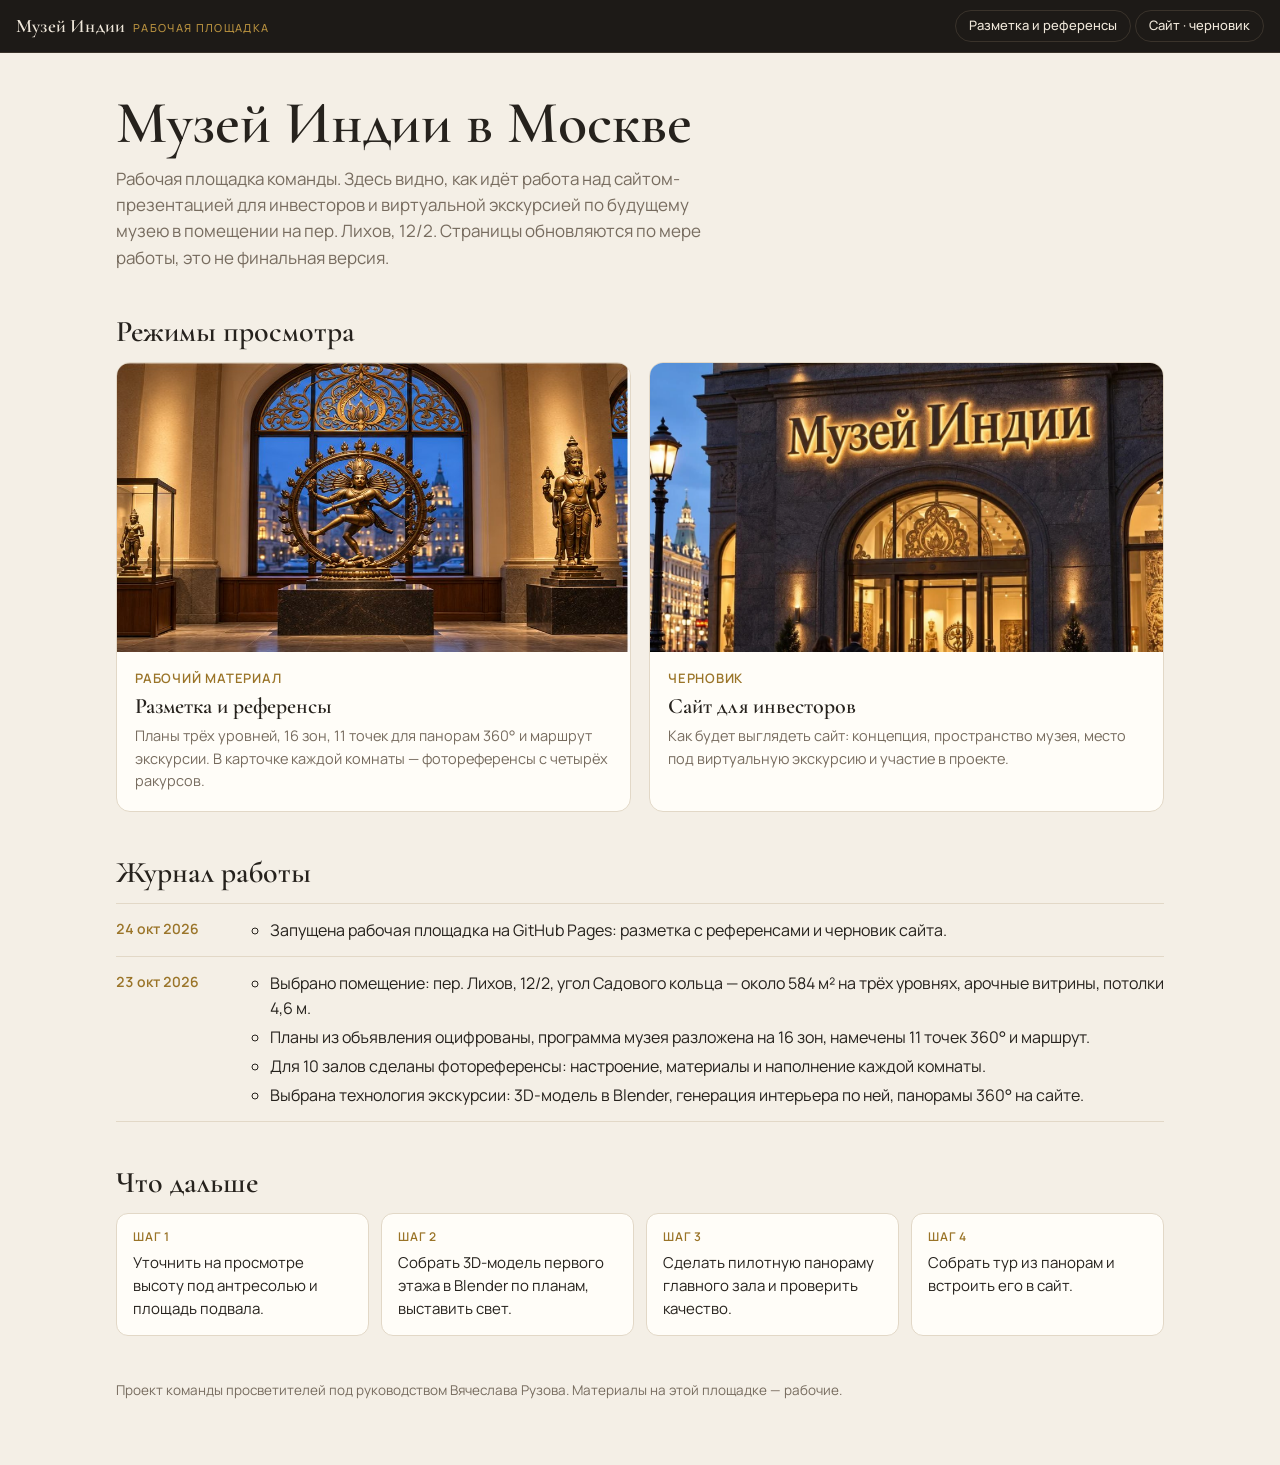
==== index.html @ 9846444e "Рабочая площадка Музея Индии: хаб, разметка, черновик сайта - index.html: режимы просмотра, журнал р" ====
<!doctype html>
<html lang="ru"><head><meta charset="utf-8">
<meta name="viewport" content="width=device-width,initial-scale=1,viewport-fit=cover">
<title>Музей Индии · рабочая площадка</title>
<meta name="description" content="Ход работы над сайтом-презентацией и виртуальной экскурсией Музея Индии в Москве.">
<link rel="preconnect" href="https://fonts.googleapis.com">
<link href="https://fonts.googleapis.com/css2?family=Cormorant+Garamond:wght@500;600&family=Manrope:wght@400;500;600&display=swap" rel="stylesheet">
<link rel="stylesheet" href="assets/hub.css">
<style>
/* Layout: одна колонка — вступление, два режима карточками, журнал работы и план следующих шагов */
:root{--bg:#f4efe6;--card:#fffdf8;--ink:#26221d;--mute:#776c5f;--line:#e2d8c7;--brass:#9a7428;
  --f-d:"Cormorant Garamond",Georgia,serif;--f-b:"Manrope",system-ui,-apple-system,"Segoe UI",sans-serif}
@media (prefers-color-scheme:dark){:root{--bg:#191714;--card:#221f1b;--ink:#eee6d9;--mute:#a69a8a;--line:#38312a;--brass:#d2a64e;color-scheme:dark}}
*{box-sizing:border-box}
body{margin:0;background:var(--bg);color:var(--ink);font:16px/1.55 var(--f-b)}
main{max-width:1080px;margin:0 auto;padding-block:40px 64px;padding-left:max(16px,env(safe-area-inset-left,0px));padding-right:max(16px,env(safe-area-inset-right,0px));display:flex;flex-direction:column;gap:44px}
h1{font:600 clamp(36px,6vw,60px)/1.02 var(--f-d);margin:0 0 12px;text-wrap:balance}
h2{font:600 30px/1.1 var(--f-d);margin:0 0 14px}
.lead{max-width:62ch;color:var(--mute);margin:0;font-size:17px}
.modes{display:grid;grid-template-columns:repeat(auto-fit,minmax(300px,1fr));gap:18px}
.mode{display:flex;flex-direction:column;background:var(--card);border:1px solid var(--line);border-radius:14px;overflow:hidden;color:inherit;text-decoration:none;transition:transform .2s,border-color .2s}
.mode:hover{transform:translateY(-2px);border-color:var(--brass)}
.mode:focus-visible{outline:2px solid var(--brass);outline-offset:3px}
.mode .pic{aspect-ratio:16/9;background-size:cover;background-position:center}
.mode .pic.q{background-size:200% 200%}
.mode .txt{padding:16px 18px 18px;display:flex;flex-direction:column;gap:6px}
.mode b{font:600 22px/1.15 var(--f-d)}
.mode span{color:var(--mute);font-size:14.5px}
.mode em{font-style:normal;color:var(--brass);font-weight:600;font-size:13px;letter-spacing:.06em;text-transform:uppercase}
.log{list-style:none;margin:0;padding:0;display:flex;flex-direction:column;border-top:1px solid var(--line)}
.log>li{display:grid;grid-template-columns:120px minmax(0,1fr);gap:16px;padding:14px 0;border-bottom:1px solid var(--line)}
.log ul li+li{margin-top:4px}
.log time{font-variant-numeric:tabular-nums;color:var(--brass);font-weight:600;font-size:14px}
.log ul{margin:0;padding-left:18px}
.next{display:grid;grid-template-columns:repeat(auto-fit,minmax(220px,1fr));gap:12px;counter-reset:n;list-style:none;padding:0;margin:0}
.next li{background:var(--card);border:1px solid var(--line);border-radius:12px;padding:14px 16px;font-size:15px}
.next li::before{counter-increment:n;content:"Шаг " counter(n);display:block;font-size:12px;letter-spacing:.08em;text-transform:uppercase;color:var(--brass);font-weight:600;margin-bottom:4px}
footer{color:var(--mute);font-size:13.5px}
@media (max-width:560px){.log>li{grid-template-columns:1fr;gap:4px}}
@media (prefers-reduced-motion:reduce){.mode{transition:none}}
</style></head><body>
<nav class="hub" aria-label="Режимы просмотра">
<a class="hub-brand" href="index.html">Музей Индии <span>рабочая площадка</span></a>
<div class="hub-modes"><a href="razmetka/index.html">Разметка и референсы</a><a href="sayt/index.html">Сайт · черновик</a></div>
</nav>
<main>
<header>
  <h1>Музей Индии в Москве</h1>
  <p class="lead">Рабочая площадка команды. Здесь видно, как идёт работа над сайтом-презентацией для инвесторов и виртуальной экскурсией по будущему музею в помещении на пер. Лихов, 12/2. Страницы обновляются по мере работы, это не финальная версия.</p>
</header>

<section>
  <h2>Режимы просмотра</h2>
  <div class="modes">
    <a class="mode" href="razmetka/index.html">
      <div class="pic q" style="background-image:url('assets/referensy/glavny.jpg');background-position:0 100%"></div>
      <div class="txt"><em>Рабочий материал</em><b>Разметка и референсы</b><span>Планы трёх уровней, 16 зон, 11 точек для панорам 360° и маршрут экскурсии. В карточке каждой комнаты — фотореференсы с четырёх ракурсов.</span></div>
    </a>
    <a class="mode" href="sayt/index.html">
      <div class="pic" style="background-image:url('assets/img/fasad.webp');background-position:center 40%"></div>
      <div class="txt"><em>Черновик</em><b>Сайт для инвесторов</b><span>Как будет выглядеть сайт: концепция, пространство музея, место под виртуальную экскурсию и участие в проекте.</span></div>
    </a>
  </div>
</section>

<section>
  <h2>Журнал работы</h2>
  <ol class="log" reversed>
    <li><time datetime="2026-10-24">24 окт 2026</time><ul><li>Запущена рабочая площадка на GitHub Pages: разметка с референсами и черновик сайта.</li></ul></li>
    <li><time datetime="2026-10-23">23 окт 2026</time><ul>
      <li>Выбрано помещение: пер. Лихов, 12/2, угол Садового кольца — около 584 м² на трёх уровнях, арочные витрины, потолки 4,6 м.</li>
      <li>Планы из объявления оцифрованы, программа музея разложена на 16 зон, намечены 11 точек 360° и маршрут.</li>
      <li>Для 10 залов сделаны фотореференсы: настроение, материалы и наполнение каждой комнаты.</li>
      <li>Выбрана технология экскурсии: 3D-модель в Blender, генерация интерьера по ней, панорамы 360° на сайте.</li>
    </ul></li>
  </ol>
</section>

<section>
  <h2>Что дальше</h2>
  <ol class="next">
    <li>Уточнить на просмотре высоту под антресолью и площадь подвала.</li>
    <li>Собрать 3D-модель первого этажа в Blender по планам, выставить свет.</li>
    <li>Сделать пилотную панораму главного зала и проверить качество.</li>
    <li>Собрать тур из панорам и встроить его в сайт.</li>
  </ol>
</section>

<footer>Проект команды просветителей под руководством Вячеслава Рузова. Материалы на этой площадке — рабочие.</footer>
</main>
</body></html>
---- assets/hub.css ----
/* Рабочая площадка: общая полоса-переключатель режимов. Сознательно тёмная в обеих темах. */
.hub{position:sticky;top:0;z-index:40;display:flex;flex-wrap:wrap;align-items:center;gap:8px 18px;
  padding:10px max(16px,env(safe-area-inset-left,0px)) 10px max(16px,env(safe-area-inset-right,0px));
  background:#1d1a17;color:#efe7da;font:500 14px/1.2 "Manrope",system-ui,-apple-system,"Segoe UI",sans-serif;
  border-bottom:1px solid #3a332b}
.hub a{color:inherit;text-decoration:none}
.hub-brand{display:flex;align-items:baseline;gap:8px;font:600 19px/1 "Cormorant Garamond",Georgia,serif;letter-spacing:.01em}
.hub-brand span{font:500 11px/1 "Manrope",system-ui,sans-serif;letter-spacing:.12em;text-transform:uppercase;color:#b8913f}
.hub-modes{display:flex;gap:4px;margin-left:auto;flex-wrap:wrap}
.hub-modes a{padding:7px 13px;border-radius:999px;border:1px solid #3a332b;font-size:13px;white-space:nowrap}
.hub-modes a:hover{border-color:#b8913f}
.hub-modes a[aria-current="page"]{background:#b8913f;border-color:#b8913f;color:#1d1a17}
.hub-modes a:focus-visible,.hub-brand:focus-visible{outline:2px solid #b8913f;outline-offset:2px}
@media (max-width:560px){.hub-modes{margin-left:0}}
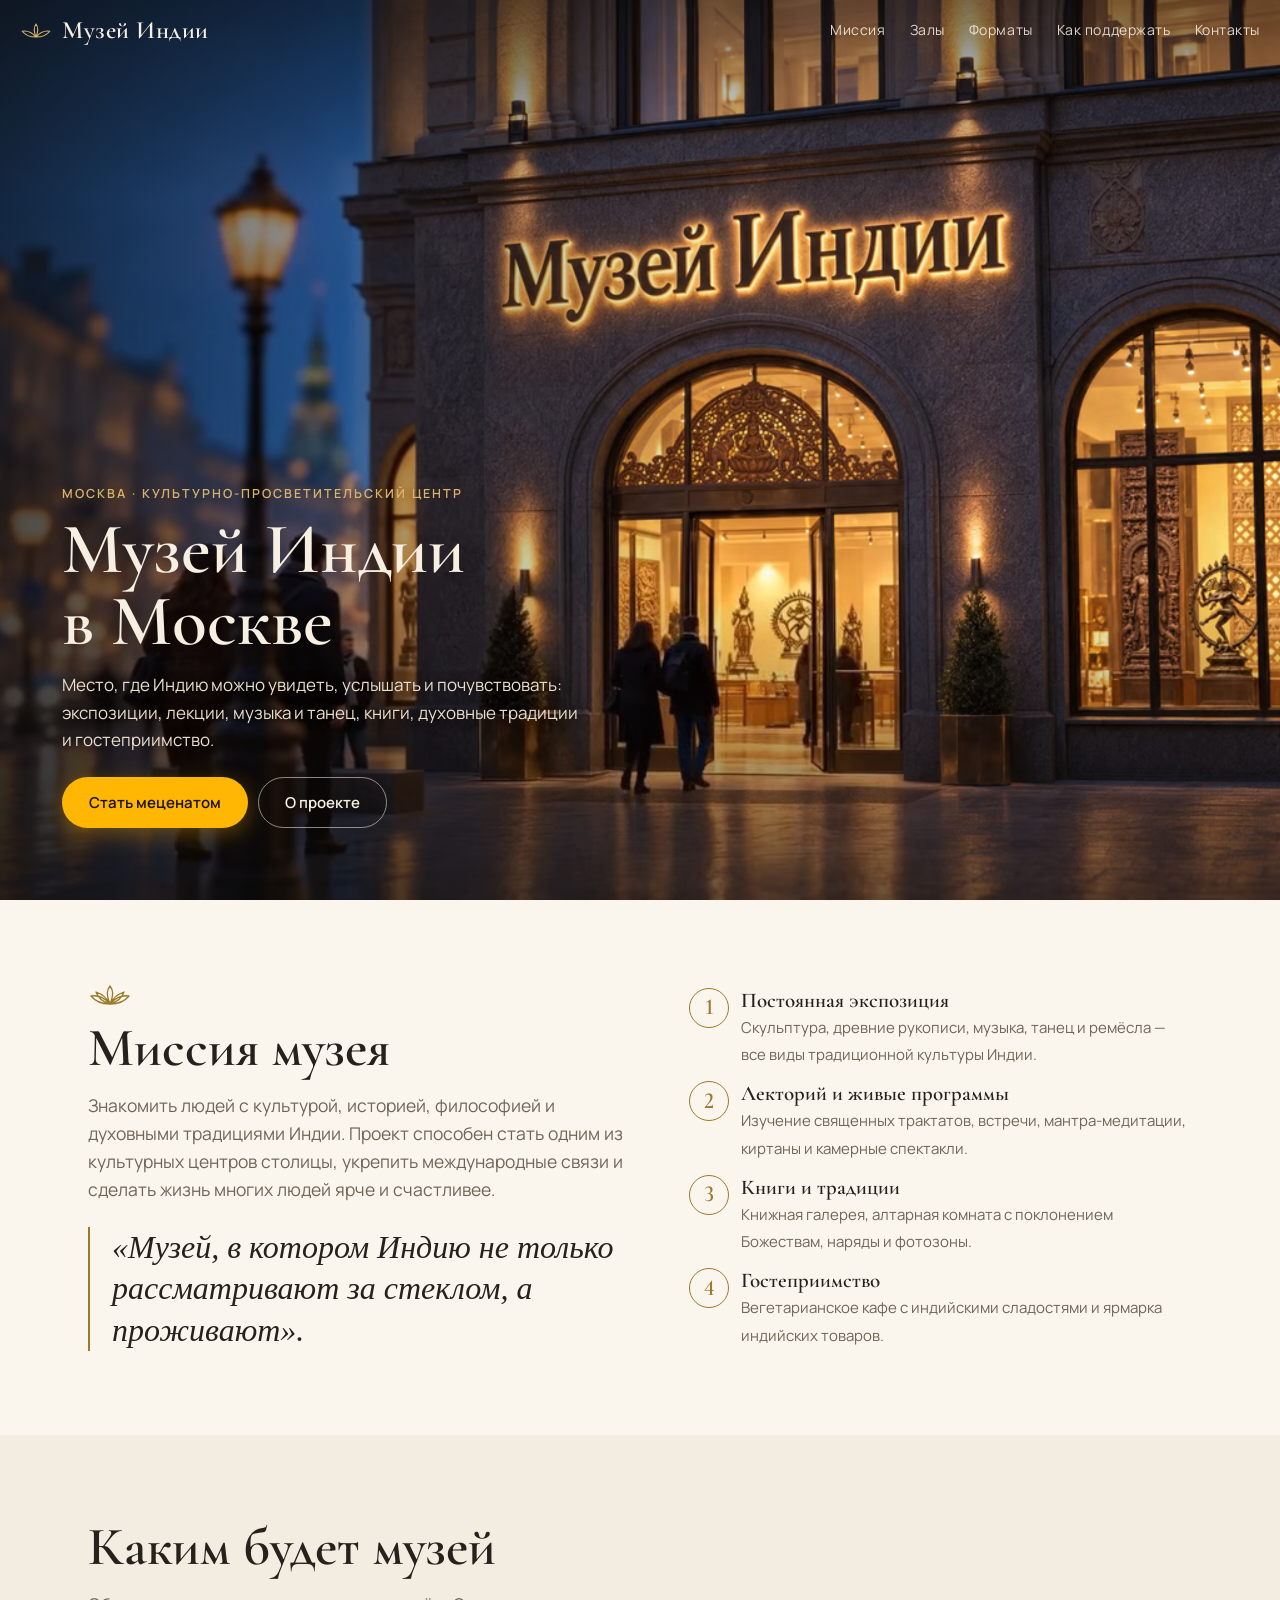
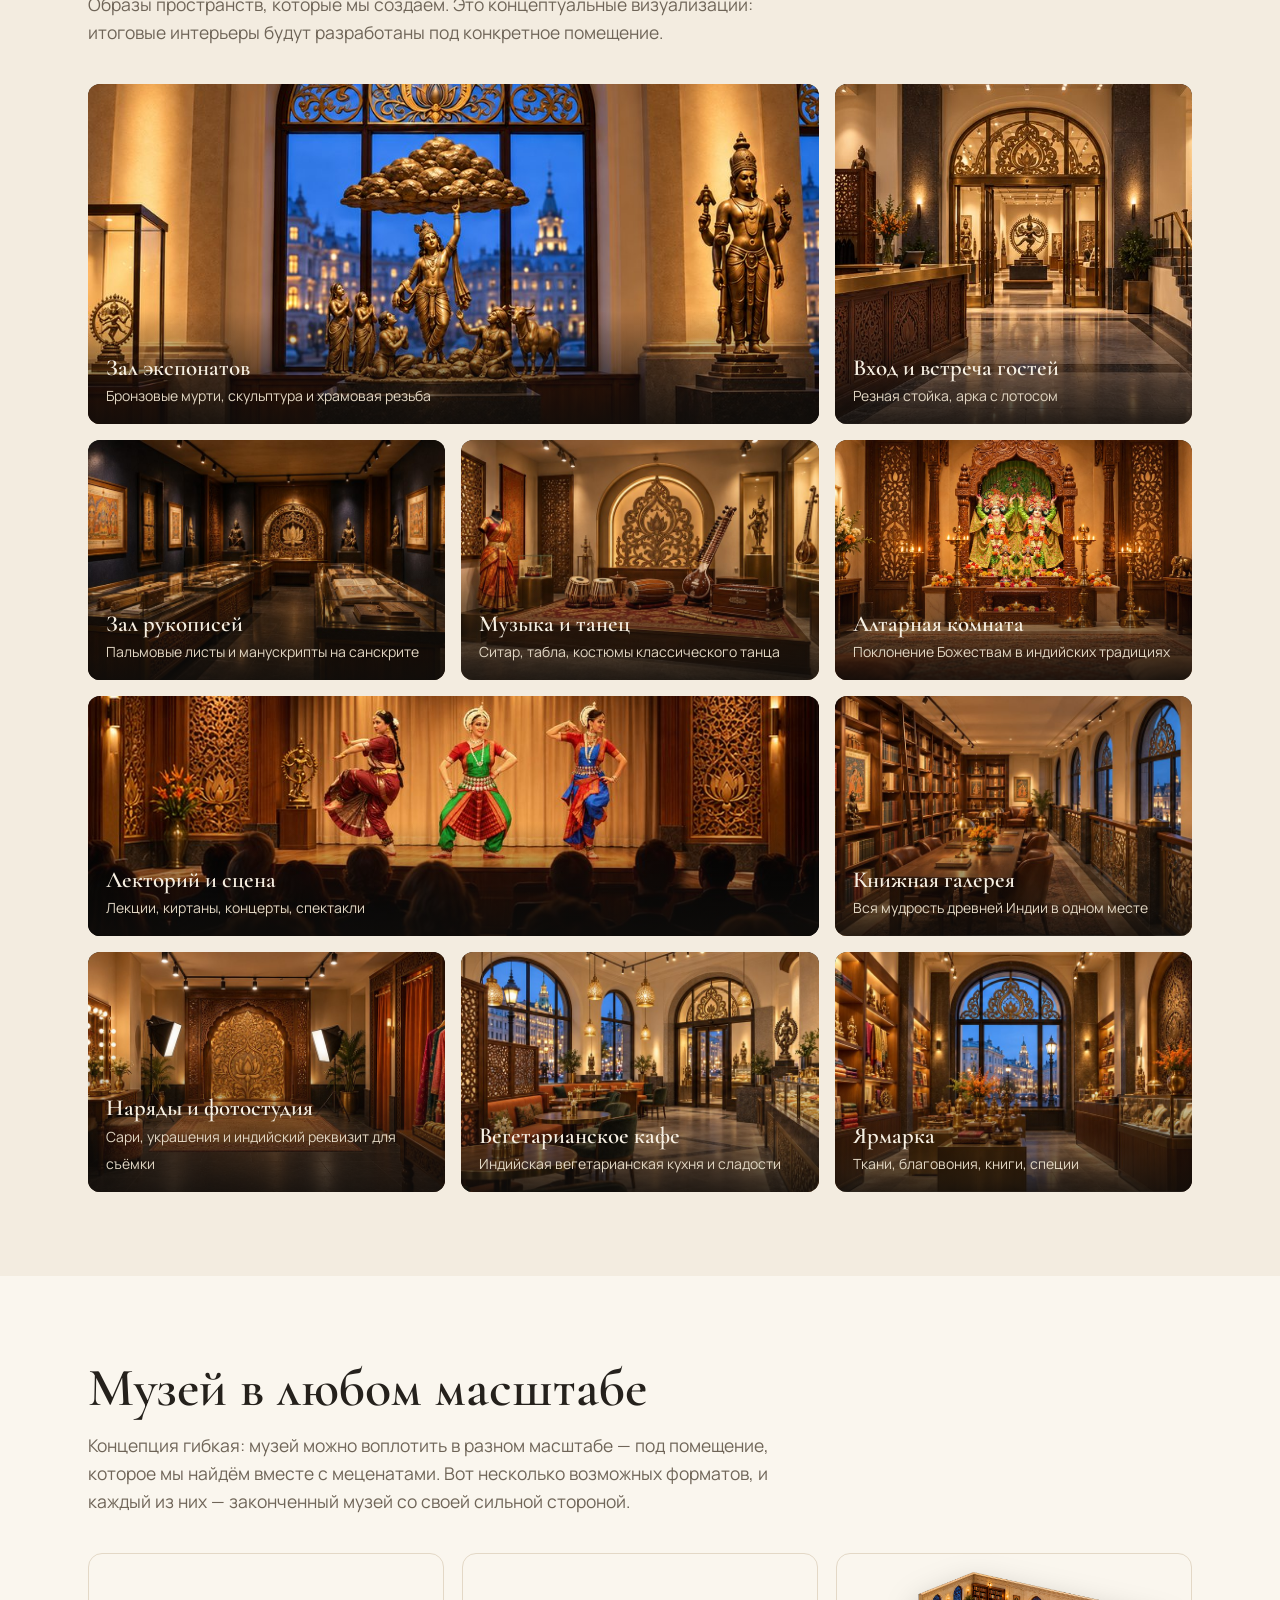
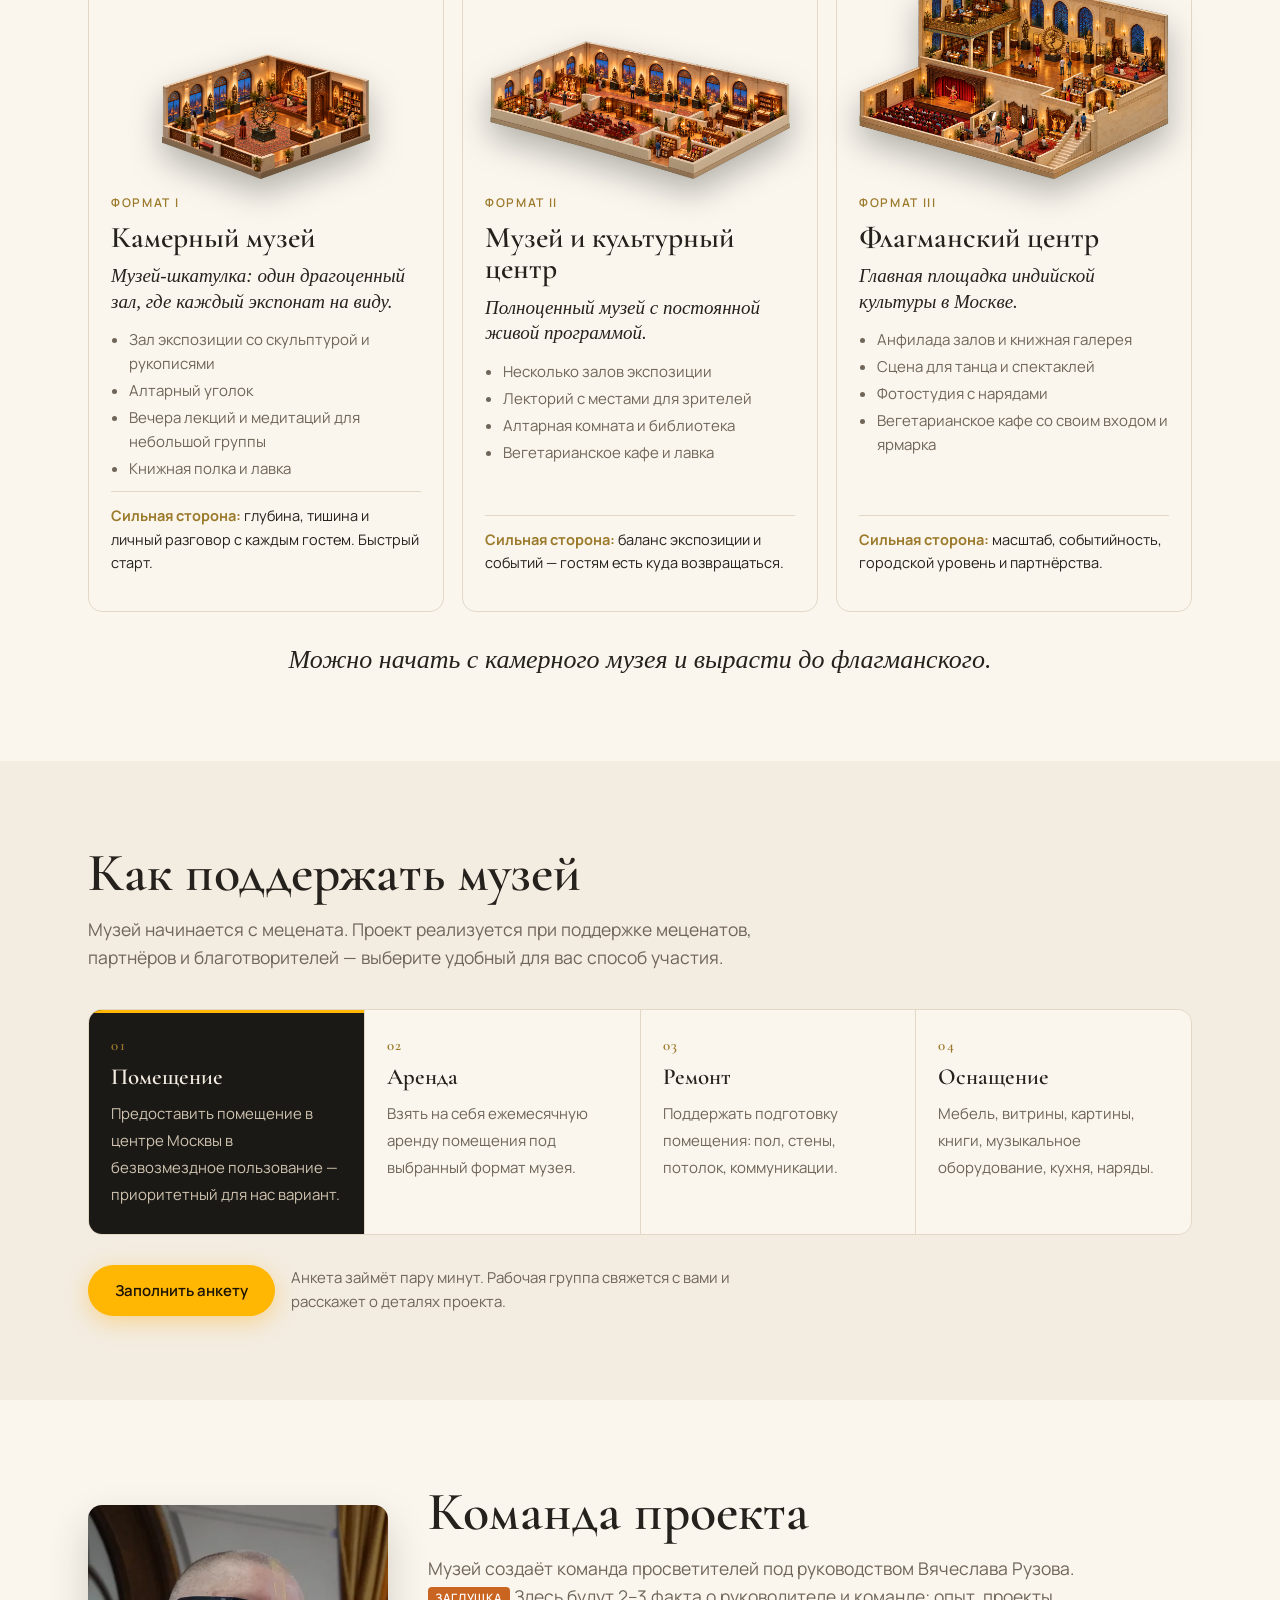
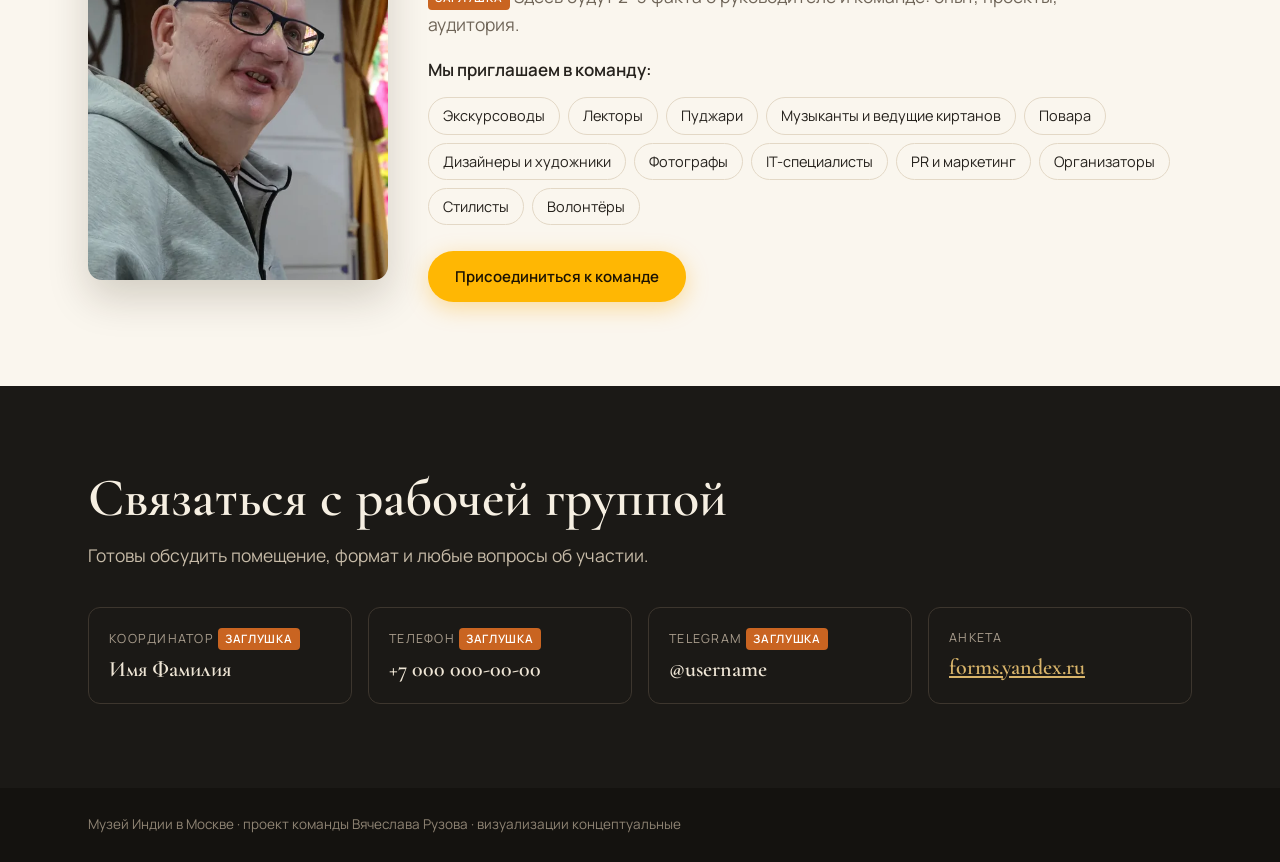
==== commit f4e70d19: "Лендинг для меценатов: залы, форматы с увеличением, Кришна с Говардханом - Главная страница теперь л" ====
--- a/index.html
+++ b/index.html
@@ -1,91 +1,327 @@
 <!doctype html>
 <html lang="ru"><head><meta charset="utf-8">
 <meta name="viewport" content="width=device-width,initial-scale=1,viewport-fit=cover">
-<title>Музей Индии · рабочая площадка</title>
-<meta name="description" content="Ход работы над сайтом-презентацией и виртуальной экскурсией Музея Индии в Москве.">
+<title>Музей Индии в Москве</title>
+<meta name="description" content="Музей Индии в Москве — культурно-просветительский центр. Приглашаем меценатов, партнёров и команду.">
+<meta property="og:title" content="Музей Индии в Москве">
+<meta property="og:description" content="Культурно-просветительский центр: культура, история, философия и духовные традиции Индии. Приглашаем меценатов и команду.">
+<meta property="og:image" content="assets/img/hero-1280.jpg">
 <link rel="preconnect" href="https://fonts.googleapis.com">
-<link href="https://fonts.googleapis.com/css2?family=Cormorant+Garamond:wght@500;600&family=Manrope:wght@400;500;600&display=swap" rel="stylesheet">
-<link rel="stylesheet" href="assets/hub.css">
+<link href="https://fonts.googleapis.com/css2?family=Cormorant+Garamond:ital,wght@0,500;0,600;1,500&family=Manrope:wght@400;500;600&display=swap" rel="stylesheet">
 <style>
-/* Layout: одна колонка — вступление, два режима карточками, журнал работы и план следующих шагов */
-:root{--bg:#f4efe6;--card:#fffdf8;--ink:#26221d;--mute:#776c5f;--line:#e2d8c7;--brass:#9a7428;
+/* Layout: вечерний фасад на весь экран — дальше светлые «залы» одной колонкой; гранит, латунь и слоновая кость из фасада */
+:root{--granite:#1b1916;--ivory:#f3ece0;--paper:#faf6ee;--ink:#25211c;--mute:#6f6558;--line:#e3d8c6;--brass:#9c7a2c;--brass-l:#d8b46a;--saffron:#c96421;
   --f-d:"Cormorant Garamond",Georgia,serif;--f-b:"Manrope",system-ui,-apple-system,"Segoe UI",sans-serif}
-@media (prefers-color-scheme:dark){:root{--bg:#191714;--card:#221f1b;--ink:#eee6d9;--mute:#a69a8a;--line:#38312a;--brass:#d2a64e;color-scheme:dark}}
+@media (prefers-color-scheme:dark){:root{--paper:#1d1a17;--ivory:#26221e;--ink:#efe7da;--mute:#a99d8d;--line:#3b342c;--brass:#d2a64e;color-scheme:dark}}
 *{box-sizing:border-box}
-body{margin:0;background:var(--bg);color:var(--ink);font:16px/1.55 var(--f-b)}
-main{max-width:1080px;margin:0 auto;padding-block:40px 64px;padding-left:max(16px,env(safe-area-inset-left,0px));padding-right:max(16px,env(safe-area-inset-right,0px));display:flex;flex-direction:column;gap:44px}
-h1{font:600 clamp(36px,6vw,60px)/1.02 var(--f-d);margin:0 0 12px;text-wrap:balance}
-h2{font:600 30px/1.1 var(--f-d);margin:0 0 14px}
-.lead{max-width:62ch;color:var(--mute);margin:0;font-size:17px}
-.modes{display:grid;grid-template-columns:repeat(auto-fit,minmax(300px,1fr));gap:18px}
-.mode{display:flex;flex-direction:column;background:var(--card);border:1px solid var(--line);border-radius:14px;overflow:hidden;color:inherit;text-decoration:none;transition:transform .2s,border-color .2s}
-.mode:hover{transform:translateY(-2px);border-color:var(--brass)}
-.mode:focus-visible{outline:2px solid var(--brass);outline-offset:3px}
-.mode .pic{aspect-ratio:16/9;background-size:cover;background-position:center}
-.mode .pic.q{background-size:200% 200%}
-.mode .txt{padding:16px 18px 18px;display:flex;flex-direction:column;gap:6px}
-.mode b{font:600 22px/1.15 var(--f-d)}
-.mode span{color:var(--mute);font-size:14.5px}
-.mode em{font-style:normal;color:var(--brass);font-weight:600;font-size:13px;letter-spacing:.06em;text-transform:uppercase}
-.log{list-style:none;margin:0;padding:0;display:flex;flex-direction:column;border-top:1px solid var(--line)}
-.log>li{display:grid;grid-template-columns:120px minmax(0,1fr);gap:16px;padding:14px 0;border-bottom:1px solid var(--line)}
-.log ul li+li{margin-top:4px}
-.log time{font-variant-numeric:tabular-nums;color:var(--brass);font-weight:600;font-size:14px}
-.log ul{margin:0;padding-left:18px}
-.next{display:grid;grid-template-columns:repeat(auto-fit,minmax(220px,1fr));gap:12px;counter-reset:n;list-style:none;padding:0;margin:0}
-.next li{background:var(--card);border:1px solid var(--line);border-radius:12px;padding:14px 16px;font-size:15px}
-.next li::before{counter-increment:n;content:"Шаг " counter(n);display:block;font-size:12px;letter-spacing:.08em;text-transform:uppercase;color:var(--brass);font-weight:600;margin-bottom:4px}
-footer{color:var(--mute);font-size:13.5px}
-@media (max-width:560px){.log>li{grid-template-columns:1fr;gap:4px}}
-@media (prefers-reduced-motion:reduce){.mode{transition:none}}
+html{scroll-behavior:smooth}
+body{margin:0;background:var(--paper);color:var(--ink);font:17px/1.6 var(--f-b)}
+a{color:inherit}
+.wrap{max-width:1140px;margin:0 auto;padding-left:max(18px,env(safe-area-inset-left,0px));padding-right:max(18px,env(safe-area-inset-right,0px))}
+:focus-visible{outline:2px solid var(--brass-l);outline-offset:3px}
+/* главный экран */
+.hero{position:relative;height:100svh;min-height:560px;max-height:1100px;overflow:hidden;color:#f6efe2;background:#14120f}
+.hero-media,.hero-video{position:absolute;inset:0;width:100%;height:100%;object-fit:cover;object-position:58% 45%}
+.hero::after{content:"";position:absolute;inset:0;pointer-events:none;background:linear-gradient(90deg,rgba(12,10,8,.74) 0%,rgba(12,10,8,.34) 32%,rgba(12,10,8,0) 56%),linear-gradient(180deg,rgba(12,10,8,.55) 0%,rgba(12,10,8,0) 22%,rgba(12,10,8,0) 66%,rgba(12,10,8,.62) 100%)}
+.top{position:absolute;z-index:3;top:0;left:0;right:0;display:flex;align-items:center;gap:18px;padding:18px max(20px,env(safe-area-inset-right,0px)) 18px max(20px,env(safe-area-inset-left,0px))}
+.logo{display:flex;align-items:center;gap:10px;font:600 25px/1 var(--f-d);letter-spacing:.02em;text-decoration:none}
+.logo svg{width:32px;height:17px;color:var(--brass-l)}
+.menu{display:flex;gap:24px;margin-left:auto;font-size:14px;letter-spacing:.04em}
+.menu a{text-decoration:none;opacity:.88}
+.menu a:hover{opacity:1;color:var(--brass-l)}
+/* левый край текста = начало слова «Музей» в логотипе: отступ шапки + значок лотоса 32px + промежуток 10px */
+.hero-text{position:absolute;z-index:2;left:calc(max(20px,env(safe-area-inset-left,0px)) + 42px);bottom:clamp(30px,8vh,80px);max-width:min(520px,44%)}
+.eyebrow{font-size:12.5px;letter-spacing:.16em;text-transform:uppercase;color:var(--brass-l);font-weight:600}
+.hero h1{font:600 clamp(40px,5.6vw,72px)/1 var(--f-d);margin:10px 0 14px;text-wrap:balance}
+.hero p{margin:0 0 24px;font-size:17px;color:#e9dfce;text-shadow:0 1px 12px rgba(0,0,0,.5)}
+.btns{display:flex;flex-wrap:wrap;gap:10px}
+.btn{display:inline-flex;align-items:center;gap:8px;padding:14px 26px;border-radius:999px;font:600 15px var(--f-b);text-decoration:none;border:1px solid transparent;cursor:pointer}
+/* призыв к действию: насыщенный шафраново-жёлтый, ярче всех остальных цветов страницы */
+.btn.gold,.btn.cta{background:#ffb703;color:#1b1203;box-shadow:0 6px 22px rgba(255,170,0,.35);transition:background .2s,transform .2s}
+.btn.gold:hover,.btn.cta:hover{background:#ffc52e;transform:translateY(-1px)}
+.btn.line{border-color:rgba(246,239,226,.55);color:#f6efe2}
+.btn.dark{background:var(--ink);color:var(--paper)}
+/* разделы */
+section{padding-block:84px}
+section.alt{background:var(--ivory)}
+h2{font:600 clamp(34px,4.6vw,54px)/1.05 var(--f-d);margin:0 0 14px;text-wrap:balance}
+.sub{color:var(--mute);max-width:62ch;margin:0 0 38px;font-size:17.5px}
+.lotus{display:block;width:44px;height:22px;margin-bottom:14px;color:var(--brass)}
+.mission{display:grid;grid-template-columns:minmax(0,1.1fr) minmax(0,1fr);gap:48px;align-items:center}
+.mission blockquote{margin:0;font:500 italic clamp(24px,2.6vw,32px)/1.3 var(--f-d);color:var(--ink);border-left:2px solid var(--brass);padding-left:22px}
+.pillars{list-style:none;margin:0;padding:0;display:grid;gap:14px}
+.pillars li{display:grid;grid-template-columns:40px 1fr;gap:12px;align-items:start}
+.pillars b{display:block;font:600 21px/1.2 var(--f-d)}
+.pillars span{color:var(--mute);font-size:15px}
+.pillars i{font-style:normal;width:40px;height:40px;border-radius:50%;border:1px solid var(--brass);color:var(--brass);display:grid;place-items:center;font:600 23px/1 var(--f-d);font-variant-numeric:lining-nums;font-feature-settings:"lnum"}
+/* залы */
+.halls{display:grid;grid-template-columns:repeat(12,1fr);gap:16px}
+.hall{position:relative;border-radius:12px;overflow:hidden;background:#1b1916;color:#f6efe2;min-height:240px;grid-column:span 4}
+.hall.w{grid-column:span 8}
+.hall.tall{min-height:340px}
+.hall img{position:absolute;inset:0;width:100%;height:100%;object-fit:cover;transition:transform .6s}
+.hall:hover img{transform:scale(1.04)}
+.hall div{position:absolute;left:0;right:0;bottom:0;padding:44px 18px 16px;background:linear-gradient(180deg,rgba(15,13,11,0),rgba(15,13,11,.86))}
+.hall b{display:block;font:600 23px/1.15 var(--f-d)}
+.hall span{font-size:14px;color:#e2d7c4}
+/* форматы */
+/* миниатюры форматов вырезаны на прозрачном фоне и лежат прямо на карточке */
+.fmt>img{width:100%;height:auto;aspect-ratio:3/2;object-fit:contain;object-position:center bottom;display:block;margin:-6px 0 4px;filter:drop-shadow(0 14px 16px rgba(0,0,0,.28))}
+.formats{display:grid;grid-template-columns:repeat(3,minmax(0,1fr));gap:18px}
+@media (hover:hover) and (pointer:fine){.fmt>img{cursor:zoom-in}}
+.lens{position:fixed;inset:0;z-index:50;display:grid;place-items:center;pointer-events:none;background:rgba(20,18,15,.88);opacity:0;visibility:hidden}
+.lens.on{opacity:1;visibility:visible;transition:opacity .2s}
+.lens-box{position:relative}
+.lens-box>img{display:block;width:100%;filter:drop-shadow(0 24px 40px rgba(0,0,0,.5))}
+.lens-box svg{position:absolute;inset:0;width:100%;height:100%;overflow:visible;pointer-events:none}
+.lens .hold *{fill:transparent;stroke:none}
+.lens.on .hold *{pointer-events:auto}
+.lens-tag{position:absolute;transform:translate(-50%,-50%);padding:6px 16px;border:1px solid var(--brass-l);border-radius:999px;background:rgba(20,18,15,.9);color:#f6efe2;font:600 23px/1.2 var(--f-d);white-space:nowrap;pointer-events:none;opacity:0;transition:opacity .15s}
+.lens-tag.on{opacity:1}
+.fmt{background:var(--paper);border:1px solid var(--line);border-radius:14px;padding:24px 22px 22px;display:flex;flex-direction:column;gap:10px}
+section.alt .fmt{background:var(--paper)}
+.fmt .tag{font-size:12px;letter-spacing:.14em;text-transform:uppercase;color:var(--brass);font-weight:600}
+.fmt h3{font:600 30px/1.05 var(--f-d);margin:0}
+.fmt .lead{font:500 italic 19px/1.35 var(--f-d);color:var(--ink);margin:0}
+.fmt ul{margin:4px 0 0;padding-left:18px;color:var(--mute);font-size:15px}
+.fmt ul li+li{margin-top:3px}
+.fmt .plus{margin-top:auto;padding-top:12px;border-top:1px solid var(--line);font-size:14.5px}
+.fmt .plus b{color:var(--brass)}
+.grow{margin:30px 0 0;text-align:center;font:500 italic clamp(21px,2.2vw,26px)/1.35 var(--f-d)}
+/* поддержка */
+.ways{display:grid;grid-template-columns:repeat(4,minmax(0,1fr));gap:1px;background:var(--line);border:1px solid var(--line);border-radius:14px;overflow:hidden;counter-reset:w}
+.way{background:var(--paper);padding:26px 22px}
+.way::before{counter-increment:w;content:"0" counter(w);display:block;font:600 15px var(--f-d);color:var(--brass);letter-spacing:.1em;margin-bottom:10px}
+.way b{display:block;font:600 23px/1.15 var(--f-d);margin-bottom:8px}
+.way span{color:var(--mute);font-size:15px}
+.way.main{background:var(--granite);color:#f3ece0;box-shadow:inset 0 3px 0 #ffb703}
+.way.main span{color:#cfc3b0}
+.cta-row{display:flex;flex-wrap:wrap;align-items:center;gap:16px;margin-top:30px}
+.cta-row p{margin:0;color:var(--mute);font-size:15px;max-width:52ch}
+/* команда */
+.leader{display:grid;grid-template-columns:300px minmax(0,1fr);gap:40px;align-items:center}
+.ph{aspect-ratio:4/5;border-radius:14px;border:1px dashed var(--brass);display:grid;place-items:center;text-align:center;color:var(--mute);font-size:14px;padding:20px;background:repeating-linear-gradient(45deg,transparent 0 12px,rgba(156,122,44,.06) 12px 24px)}
+.ph.photo{display:block;padding:0;border:0;background:none;overflow:hidden;box-shadow:0 18px 40px rgba(40,25,8,.18)}
+.ph.photo img{display:block;width:100%;height:100%;object-fit:cover}
+.todo{display:inline-block;background:var(--saffron);color:#fff;font-size:11.5px;font-weight:600;letter-spacing:.06em;text-transform:uppercase;border-radius:4px;padding:2px 7px;vertical-align:middle}
+.roles{display:flex;flex-wrap:wrap;gap:8px;margin:0 0 26px;padding:0;list-style:none}
+.roles li{border:1px solid var(--line);border-radius:999px;padding:6px 14px;font-size:14.5px;background:var(--paper)}
+/* контакты */
+.contact{background:var(--granite);color:#efe6d6}
+.contact h2{color:#f6efe2}
+.contact .sub{color:#c7bba8}
+.cgrid{display:grid;grid-template-columns:repeat(auto-fit,minmax(240px,1fr));gap:16px;margin-top:6px}
+.cbox{border:1px solid #3d362e;border-radius:12px;padding:20px}
+.cbox small{display:block;color:#a99d8d;font-size:12.5px;letter-spacing:.1em;text-transform:uppercase;margin-bottom:6px}
+.cbox b{font:600 22px var(--f-d)}
+footer{background:#14120f;color:#8f8474;font-size:13.5px;padding-block:26px}
+@media (max-width:980px){.ways{grid-template-columns:repeat(2,minmax(0,1fr))}.formats{grid-template-columns:1fr}.mission{grid-template-columns:1fr;gap:28px}}
+@media (max-width:760px){.menu{display:none}.hero-text{max-width:none;right:max(20px,env(safe-area-inset-right,0px))}.hero-media,.hero-video{object-position:66% 50%}
+  .hall,.hall.w{grid-column:span 12;min-height:220px}.leader{grid-template-columns:1fr}.ph{max-width:260px}.ways{grid-template-columns:1fr}section{padding-block:60px}}
+@media (prefers-reduced-motion:reduce){html{scroll-behavior:auto}.hall img{transition:none}}
 </style></head><body>
-<nav class="hub" aria-label="Режимы просмотра">
-<a class="hub-brand" href="index.html">Музей Индии <span>рабочая площадка</span></a>
-<div class="hub-modes"><a href="razmetka/index.html">Разметка и референсы</a><a href="sayt/index.html">Сайт · черновик</a></div>
-</nav>
-<main>
-<header>
-  <h1>Музей Индии в Москве</h1>
-  <p class="lead">Рабочая площадка команды. Здесь видно, как идёт работа над сайтом-презентацией для инвесторов и виртуальной экскурсией по будущему музею в помещении на пер. Лихов, 12/2. Страницы обновляются по мере работы, это не финальная версия.</p>
+
+<header class="hero" id="glavnaya">
+  <picture>
+    <source type="image/webp" srcset="assets/img/hero-1280.webp 1280w, assets/img/hero-1920.webp 1920w" sizes="100vw">
+    <img class="hero-media" src="assets/img/hero-1920.jpg" srcset="assets/img/hero-1280.jpg 1280w, assets/img/hero-1920.jpg 1920w" sizes="100vw" alt="Вечерний фасад будущего Музея Индии" fetchpriority="high">
+  </picture>
+  <video class="hero-video" id="hero-video" data-base="assets/video/hero-loop" muted playsinline loop preload="auto" hidden></video>
+  <div class="top">
+    <a class="logo" href="#glavnaya"><svg viewBox="0 0 44 22" aria-hidden="true"><path d="M22 2c3 4 4 8 0 18C18 10 19 6 22 2Zm0 18C16 13 9 11 3 12c4 5 11 8 19 8Zm0 0c6-7 13-9 19-8-4 5-11 8-19 8Z" fill="none" stroke="currentColor" stroke-width="1.5" stroke-linejoin="round"/></svg>Музей Индии</a>
+    <nav class="menu" aria-label="Разделы"><a href="#missiya">Миссия</a><a href="#zaly">Залы</a><a href="#formaty">Форматы</a><a href="#podderzhka">Как поддержать</a><a href="#kontakty">Контакты</a></nav>
+  </div>
+  <div class="hero-text">
+    <div class="eyebrow">Москва · культурно-просветительский центр</div>
+    <h1>Музей Индии в Москве</h1>
+    <p>Место, где Индию можно увидеть, услышать и почувствовать: экспозиции, лекции, музыка и танец, книги, духовные традиции и гостеприимство.</p>
+    <div class="btns"><a class="btn gold" href="#podderzhka">Стать меценатом</a><a class="btn line" href="#missiya">О проекте</a></div>
+  </div>
 </header>
 
-<section>
-  <h2>Режимы просмотра</h2>
-  <div class="modes">
-    <a class="mode" href="razmetka/index.html">
-      <div class="pic q" style="background-image:url('assets/referensy/glavny.jpg');background-position:0 100%"></div>
-      <div class="txt"><em>Рабочий материал</em><b>Разметка и референсы</b><span>Планы трёх уровней, 16 зон, 11 точек для панорам 360° и маршрут экскурсии. В карточке каждой комнаты — фотореференсы с четырёх ракурсов.</span></div>
-    </a>
-    <a class="mode" href="sayt/index.html">
-      <div class="pic" style="background-image:url('assets/img/fasad.webp');background-position:center 40%"></div>
-      <div class="txt"><em>Черновик</em><b>Сайт для инвесторов</b><span>Как будет выглядеть сайт: концепция, пространство музея, место под виртуальную экскурсию и участие в проекте.</span></div>
-    </a>
-  </div>
-</section>
-
-<section>
-  <h2>Журнал работы</h2>
-  <ol class="log" reversed>
-    <li><time datetime="2026-10-24">24 окт 2026</time><ul><li>Запущена рабочая площадка на GitHub Pages: разметка с референсами и черновик сайта.</li></ul></li>
-    <li><time datetime="2026-10-23">23 окт 2026</time><ul>
-      <li>Выбрано помещение: пер. Лихов, 12/2, угол Садового кольца — около 584 м² на трёх уровнях, арочные витрины, потолки 4,6 м.</li>
-      <li>Планы из объявления оцифрованы, программа музея разложена на 16 зон, намечены 11 точек 360° и маршрут.</li>
-      <li>Для 10 залов сделаны фотореференсы: настроение, материалы и наполнение каждой комнаты.</li>
-      <li>Выбрана технология экскурсии: 3D-модель в Blender, генерация интерьера по ней, панорамы 360° на сайте.</li>
-    </ul></li>
-  </ol>
-</section>
-
-<section>
-  <h2>Что дальше</h2>
-  <ol class="next">
-    <li>Уточнить на просмотре высоту под антресолью и площадь подвала.</li>
-    <li>Собрать 3D-модель первого этажа в Blender по планам, выставить свет.</li>
-    <li>Сделать пилотную панораму главного зала и проверить качество.</li>
-    <li>Собрать тур из панорам и встроить его в сайт.</li>
-  </ol>
-</section>
-
-<footer>Проект команды просветителей под руководством Вячеслава Рузова. Материалы на этой площадке — рабочие.</footer>
-</main>
+<section id="missiya">
+  <div class="wrap mission">
+    <div>
+      <svg class="lotus" viewBox="0 0 44 22" aria-hidden="true"><path d="M22 2c3 4 4 8 0 18C18 10 19 6 22 2Zm0 18C16 13 9 11 3 12c4 5 11 8 19 8Zm0 0c6-7 13-9 19-8-4 5-11 8-19 8ZM22 20c-3-6-8-10-14-12 2 6 7 10 14 12Zm0 0c3-6 8-10 14-12-2 6-7 10-14 12Z" fill="none" stroke="currentColor" stroke-width="1.3" stroke-linejoin="round"/></svg>
+      <h2>Миссия музея</h2>
+      <p class="sub" style="margin-bottom:24px">Знакомить людей с культурой, историей, философией и духовными традициями Индии. Проект способен стать одним из культурных центров столицы, укрепить международные связи и сделать жизнь многих людей ярче и счастливее.</p>
+      <blockquote>«Музей, в котором Индию не только рассматривают за стеклом, а проживают».</blockquote>
+    </div>
+    <ul class="pillars">
+      <li><i>1</i><div><b>Постоянная экспозиция</b><span>Скульптура, древние рукописи, музыка, танец и ремёсла — все виды традиционной культуры Индии.</span></div></li>
+      <li><i>2</i><div><b>Лекторий и живые программы</b><span>Изучение священных трактатов, встречи, мантра-медитации, киртаны и камерные спектакли.</span></div></li>
+      <li><i>3</i><div><b>Книги и традиции</b><span>Книжная галерея, алтарная комната с поклонением Божествам, наряды и фотозоны.</span></div></li>
+      <li><i>4</i><div><b>Гостеприимство</b><span>Вегетарианское кафе с индийскими сладостями и ярмарка индийских товаров.</span></div></li>
+    </ul>
+  </div>
+</section>
+
+<section id="zaly" class="alt">
+  <div class="wrap">
+    <h2>Каким будет музей</h2>
+    <p class="sub">Образы пространств, которые мы создаём. Это концептуальные визуализации: итоговые интерьеры будут разработаны под конкретное помещение.</p>
+    <div class="halls">
+      <article class="hall w tall"><img src="assets/img/zaly/glavny.jpg" alt="" loading="lazy"><div><b>Зал экспонатов</b><span>Бронзовые мурти, скульптура и храмовая резьба</span></div></article>
+      <article class="hall"><img src="assets/img/zaly/vestibul.jpg" alt="" loading="lazy"><div><b>Вход и встреча гостей</b><span>Резная стойка, арка с лотосом</span></div></article>
+      <article class="hall"><img src="assets/img/zaly/rukopisi.jpg" alt="" loading="lazy"><div><b>Зал рукописей</b><span>Пальмовые листы и манускрипты на санскрите</span></div></article>
+      <article class="hall"><img src="assets/img/zaly/muzyka.jpg" alt="" loading="lazy"><div><b>Музыка и танец</b><span>Ситар, табла, костюмы классического танца</span></div></article>
+      <article class="hall"><img src="assets/img/zaly/altar.jpg" alt="" loading="lazy"><div><b>Алтарная комната</b><span>Поклонение Божествам в индийских традициях</span></div></article>
+      <article class="hall w"><img src="assets/img/zaly/zal.jpg" alt="" loading="lazy"><div><b>Лекторий и сцена</b><span>Лекции, киртаны, концерты, спектакли</span></div></article>
+      <article class="hall"><img src="assets/img/zaly/biblioteka.jpg" alt="" loading="lazy"><div><b>Книжная галерея</b><span>Вся мудрость древней Индии в одном месте</span></div></article>
+      <article class="hall"><img src="assets/img/zaly/foto.jpg" alt="" loading="lazy"><div><b>Наряды и фотостудия</b><span>Сари, украшения и индийский реквизит для съёмки</span></div></article>
+      <article class="hall"><img src="assets/img/zaly/chaynaya.jpg" alt="" loading="lazy"><div><b>Вегетарианское кафе</b><span>Индийская вегетарианская кухня и сладости</span></div></article>
+      <article class="hall"><img src="assets/img/zaly/lavka.jpg" alt="" loading="lazy"><div><b>Ярмарка</b><span>Ткани, благовония, книги, специи</span></div></article>
+    </div>
+  </div>
+</section>
+
+<section id="formaty">
+  <div class="wrap">
+    <h2>Музей в любом масштабе</h2>
+    <p class="sub">Концепция гибкая: музей можно воплотить в разном масштабе — под помещение, которое мы найдём вместе с меценатами. Вот несколько возможных форматов, и каждый из них — законченный музей со своей сильной стороной.</p>
+    <div class="formats">
+      <article class="fmt">
+        <img src="assets/img/formaty/kamerny.png" alt="Камерный музей: один зал" loading="lazy">
+        <div class="tag">Формат I</div>
+        <h3>Камерный музей</h3>
+        <p class="lead">Музей-шкатулка: один драгоценный зал, где каждый экспонат на виду.</p>
+        <ul><li>Зал экспозиции со скульптурой и рукописями</li><li>Алтарный уголок</li><li>Вечера лекций и медитаций для небольшой группы</li><li>Книжная полка и лавка</li></ul>
+        <p class="plus"><b>Сильная сторона:</b> глубина, тишина и личный разговор с каждым гостем. Быстрый старт.</p>
+      </article>
+      <article class="fmt">
+        <img src="assets/img/formaty/centr.png" alt="Музей и культурный центр: несколько залов" loading="lazy">
+        <div class="tag">Формат II</div>
+        <h3>Музей и культурный центр</h3>
+        <p class="lead">Полноценный музей с постоянной живой программой.</p>
+        <ul><li>Несколько залов экспозиции</li><li>Лекторий с местами для зрителей</li><li>Алтарная комната и библиотека</li><li>Вегетарианское кафе и лавка</li></ul>
+        <p class="plus"><b>Сильная сторона:</b> баланс экспозиции и событий — гостям есть куда возвращаться.</p>
+      </article>
+      <article class="fmt">
+        <img src="assets/img/formaty/flagman.png" alt="Флагманский центр на двух уровнях" loading="lazy">
+        <div class="tag">Формат III</div>
+        <h3>Флагманский центр</h3>
+        <p class="lead">Главная площадка индийской культуры в Москве.</p>
+        <ul><li>Анфилада залов и книжная галерея</li><li>Сцена для танца и спектаклей</li><li>Фотостудия с нарядами</li><li>Вегетарианское кафе со своим входом и ярмарка</li></ul>
+        <p class="plus"><b>Сильная сторона:</b> масштаб, событийность, городской уровень и партнёрства.</p>
+      </article>
+    </div>
+    <p class="grow">Можно начать с камерного музея и вырасти до флагманского.</p>
+  </div>
+</section>
+
+<section id="podderzhka" class="alt">
+  <div class="wrap">
+    <h2>Как поддержать музей</h2>
+    <p class="sub">Музей начинается с мецената. Проект реализуется при поддержке меценатов, партнёров и благотворителей — выберите удобный для вас способ участия.</p>
+    <div class="ways">
+      <div class="way main"><b>Помещение</b><span>Предоставить помещение в центре Москвы в безвозмездное пользование — приоритетный для нас вариант.</span></div>
+      <div class="way"><b>Аренда</b><span>Взять на себя ежемесячную аренду помещения под выбранный формат музея.</span></div>
+      <div class="way"><b>Ремонт</b><span>Поддержать подготовку помещения: пол, стены, потолок, коммуникации.</span></div>
+      <div class="way"><b>Оснащение</b><span>Мебель, витрины, картины, книги, музыкальное оборудование, кухня, наряды.</span></div>
+    </div>
+    <div class="cta-row">
+      <a class="btn cta" href="https://forms.yandex.ru/u/6abe0e7e95add51006759697" target="_blank" rel="noopener">Заполнить анкету</a>
+      <p>Анкета займёт пару минут. Рабочая группа свяжется с вами и расскажет о деталях проекта.</p>
+    </div>
+  </div>
+</section>
+
+<section id="komanda">
+  <div class="wrap leader">
+    <picture class="ph photo">
+      <source type="image/webp" srcset="assets/img/rukovoditel-480.webp 480w, assets/img/rukovoditel.webp 800w" sizes="(max-width:760px) 260px, 300px">
+      <img src="assets/img/rukovoditel.jpg" srcset="assets/img/rukovoditel-480.jpg 480w, assets/img/rukovoditel.jpg 800w" sizes="(max-width:760px) 260px, 300px" alt="Вячеслав Рузов, руководитель проекта" loading="lazy">
+    </picture>
+    <div>
+      <h2>Команда проекта</h2>
+      <p class="sub" style="margin-bottom:18px">Музей создаёт команда просветителей под руководством Вячеслава Рузова. <span class="todo">заглушка</span> Здесь будут 2–3 факта о руководителе и команде: опыт, проекты, аудитория.</p>
+      <p style="margin:0 0 14px;font-weight:600">Мы приглашаем в команду:</p>
+      <ul class="roles">
+        <li>Экскурсоводы</li><li>Лекторы</li><li>Пуджари</li><li>Музыканты и ведущие киртанов</li><li>Повара</li><li>Дизайнеры и художники</li><li>Фотографы</li><li>IT-специалисты</li><li>PR и маркетинг</li><li>Организаторы</li><li>Стилисты</li><li>Волонтёры</li>
+      </ul>
+      <a class="btn cta" href="https://forms.yandex.ru/u/6abe0e7e95add51006759697" target="_blank" rel="noopener">Присоединиться к команде</a>
+    </div>
+  </div>
+</section>
+
+<section id="kontakty" class="contact">
+  <div class="wrap">
+    <h2>Связаться с рабочей группой</h2>
+    <p class="sub">Готовы обсудить помещение, формат и любые вопросы об участии.</p>
+    <div class="cgrid">
+      <div class="cbox"><small>Координатор <span class="todo">заглушка</span></small><b>Имя Фамилия</b></div>
+      <div class="cbox"><small>Телефон <span class="todo">заглушка</span></small><b>+7 000 000-00-00</b></div>
+      <div class="cbox"><small>Telegram <span class="todo">заглушка</span></small><b>@username</b></div>
+      <div class="cbox"><small>Анкета</small><b><a href="https://forms.yandex.ru/u/6abe0e7e95add51006759697" target="_blank" rel="noopener" style="color:var(--brass-l)">forms.yandex.ru</a></b></div>
+    </div>
+  </div>
+</section>
+
+<footer><div class="wrap">Музей Индии в Москве · проект команды Вячеслава Рузова · визуализации концептуальные</div></footer>
+
+<script src="assets/formaty-zones.js"></script>
+<script>
+const hv=document.getElementById("hero-video");
+if(!matchMedia("(prefers-reduced-motion: reduce)").matches){
+  // WebM (VP9) — основной и самый лёгкий; MP4 (H.264) — запасной
+  const q=innerWidth*devicePixelRatio<1500?"720":"1080";
+  for(const [ext,type] of [["webm",'video/webm; codecs="vp9"'],["mp4",'video/mp4; codecs="avc1.640028"']]){
+    const s=document.createElement("source");s.src=`${hv.dataset.base}-${q}.${ext}`;s.type=type;hv.appendChild(s);
+  }
+  hv.addEventListener("canplay",()=>{hv.hidden=false;hv.play().catch(()=>{hv.hidden=true})},{once:true});
+  hv.lastElementChild.addEventListener("error",()=>{hv.hidden=true});
+  hv.load();
+}
+/* форматы: при наведении мышью модель крупно поверх страницы. Окно держится, пока курсор на миниатюре или в контуре
+   музея (SVG из assets/formaty-zones.js); внутри контура у каждой комнаты невидимая область: наведение показывает её подпись */
+if(matchMedia("(hover:hover) and (pointer:fine)").matches&&window.FORMAT_ZONES){
+  const el=(tag,attrs,parent)=>{const e=document.createElementNS("http://www.w3.org/2000/svg",tag);for(const k in attrs)e.setAttribute(k,attrs[k]);return parent.appendChild(e)};
+  const lens=document.body.appendChild(Object.assign(document.createElement("div"),{className:"lens"}));
+  const box=lens.appendChild(Object.assign(document.createElement("div"),{className:"lens-box"}));
+  const big=box.appendChild(document.createElement("img"));big.alt="";
+  const svg=el("svg",{},box);
+  const tag=box.appendChild(Object.assign(document.createElement("div"),{className:"lens-tag"}));
+  const calm=matchMedia("(prefers-reduced-motion: reduce)").matches;
+  let cur=null,timer=0,lit=null;
+  const light=z=>{lit=z;tag.classList.toggle("on",!!z);if(!z)return;tag.textContent=z.name;tag.style.left=z.label[0]+"%";tag.style.top=z.label[1]+"%"};
+  const close=()=>{clearTimeout(timer);cur=null;light(null);lens.classList.remove("on")};
+  function draw(d){
+    svg.replaceChildren();svg.setAttribute("viewBox",`0 0 ${d.w} ${d.h}`);
+    const hold=el("g",{class:"hold"},svg);
+    el("polygon",{points:d.outline},hold);
+    const hit=(p,i)=>{const h=el("polygon",{points:p},hold);
+      h.addEventListener("mouseenter",()=>light(d.zones[i]));
+      h.addEventListener("mouseleave",()=>{if(lit===d.zones[i])light(null)})};
+    d.zones.forEach((z,i)=>z.tall.forEach(p=>hit(p,i)));   // сперва стены, сверху полы: пол всегда важнее чужой стены
+    d.zones.forEach((z,i)=>hit(z.floor,i));
+    hold.addEventListener("mouseenter",()=>clearTimeout(timer));
+    hold.addEventListener("mouseleave",e=>{if(e.relatedTarget!==cur)close()});
+  }
+  document.querySelectorAll(".fmt>img").forEach(t=>{
+    const name=t.getAttribute("src").match(/(\w+)\.png/)[1],src=`assets/img/formaty/${name}-big.webp`;
+    let pre=null;
+    t.addEventListener("mouseenter",async()=>{
+      clearTimeout(timer);
+      if(cur===t)return;
+      cur=t;pre=pre||Object.assign(new Image(),{src});
+      await Promise.all([pre.decode().catch(()=>{}),new Promise(r=>setTimeout(r,120))]);
+      if(cur!==t)return;
+      const k=Math.min(1,innerWidth*.92/pre.naturalWidth,innerHeight*.9/pre.naturalHeight),w=pre.naturalWidth*k,r=t.getBoundingClientRect();
+      light(null);draw(window.FORMAT_ZONES[name]);big.src=src;box.style.width=w+"px";lens.classList.add("on");
+      if(!calm)box.animate([{transform:`translate(${r.left+r.width/2-innerWidth/2}px,${r.top+r.height/2-innerHeight/2}px) scale(${r.width/w})`},{transform:"none"}],{duration:240,easing:"ease-out"});
+    });
+    // контур может быть в стороне от миниатюры: только курсору, идущему к нему, даём время дойти, иначе закрываем сразу
+    t.addEventListener("mouseleave",e=>{
+      if(!lens.classList.contains("on")){cur=null;return}
+      if(e.relatedTarget&&e.relatedTarget.closest&&e.relatedTarget.closest(".hold"))return;
+      const r=t.getBoundingClientRect(),b=box.getBoundingClientRect();
+      const toward=(e.clientX-r.left-r.width/2)*(b.left+b.width/2-r.left-r.width/2)+(e.clientY-r.top-r.height/2)*(b.top+b.height/2-r.top-r.height/2)>0;
+      if(toward){clearTimeout(timer);timer=setTimeout(close,300)}else close();
+    });
+  });
+  addEventListener("scroll",close,{passive:true});
+  addEventListener("resize",close);
+  addEventListener("keydown",e=>{if(e.key==="Escape")close()});
+}
+</script>
 </body></html>
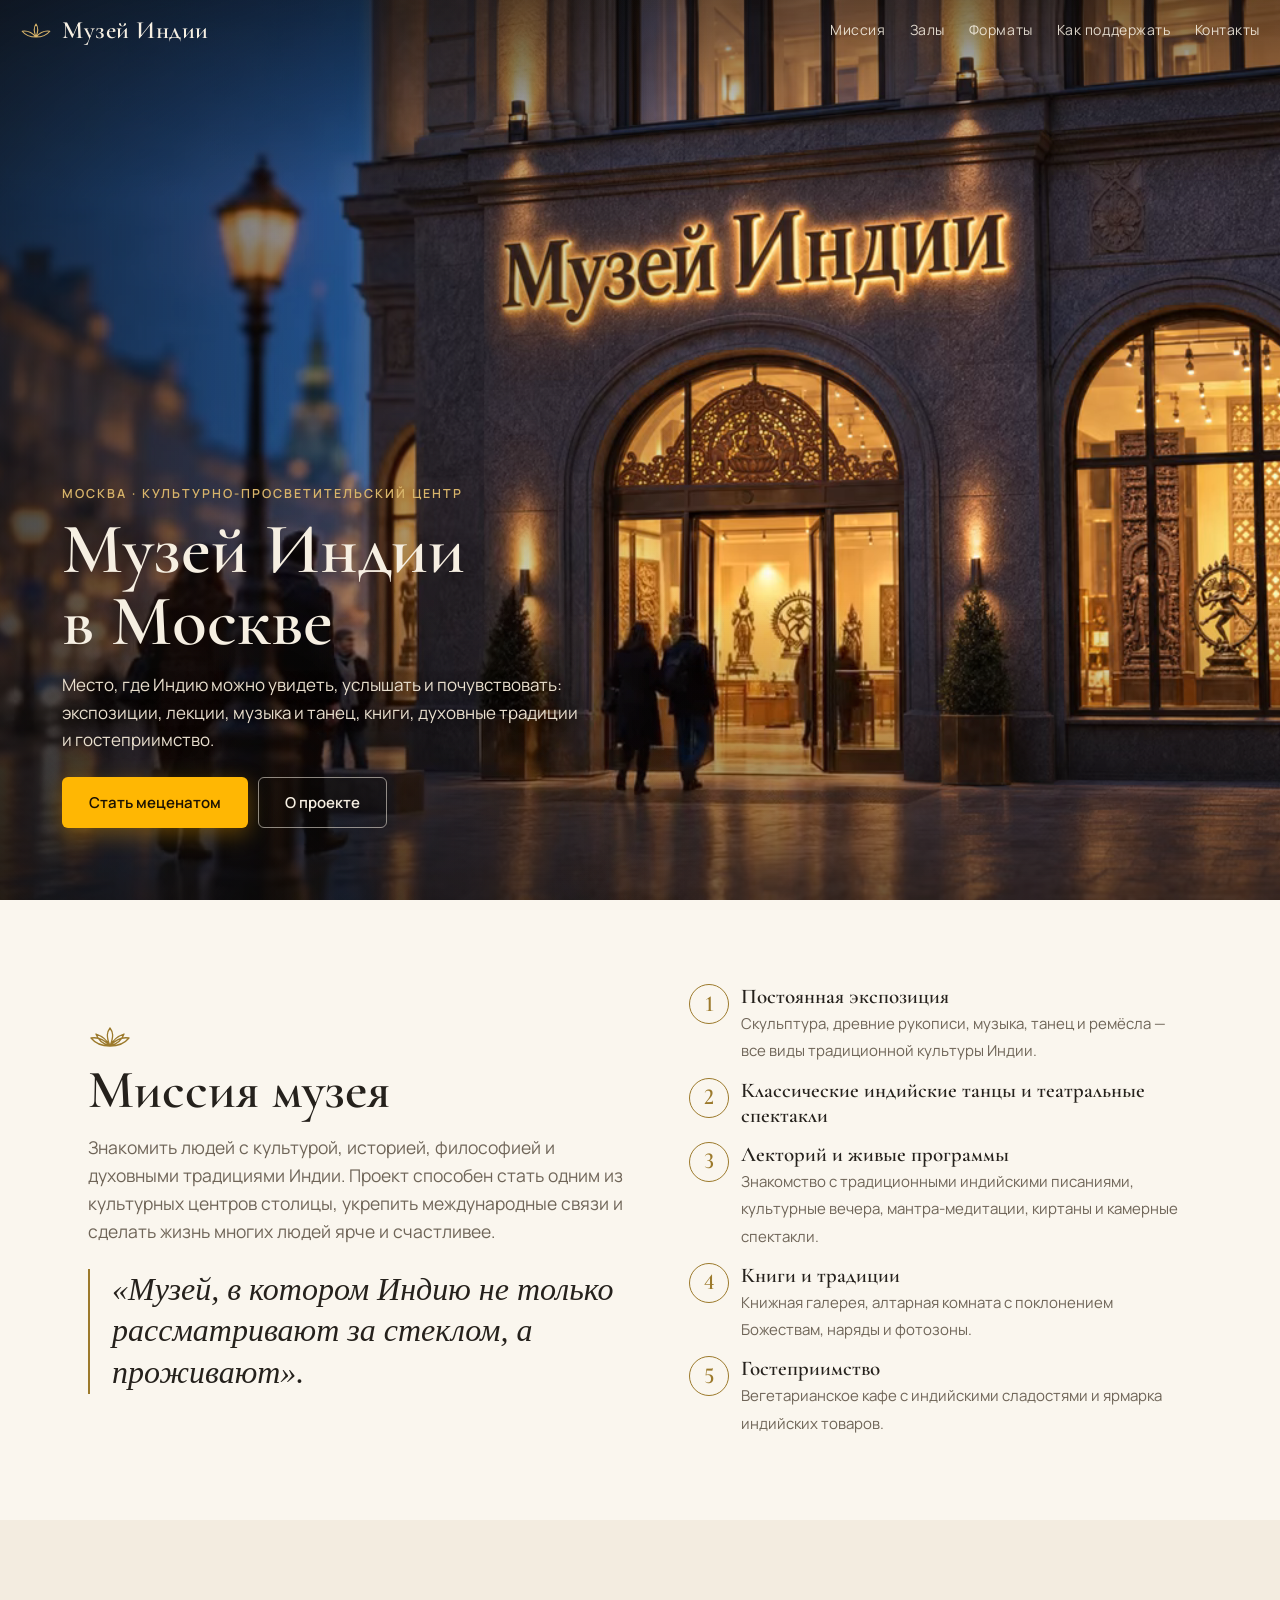
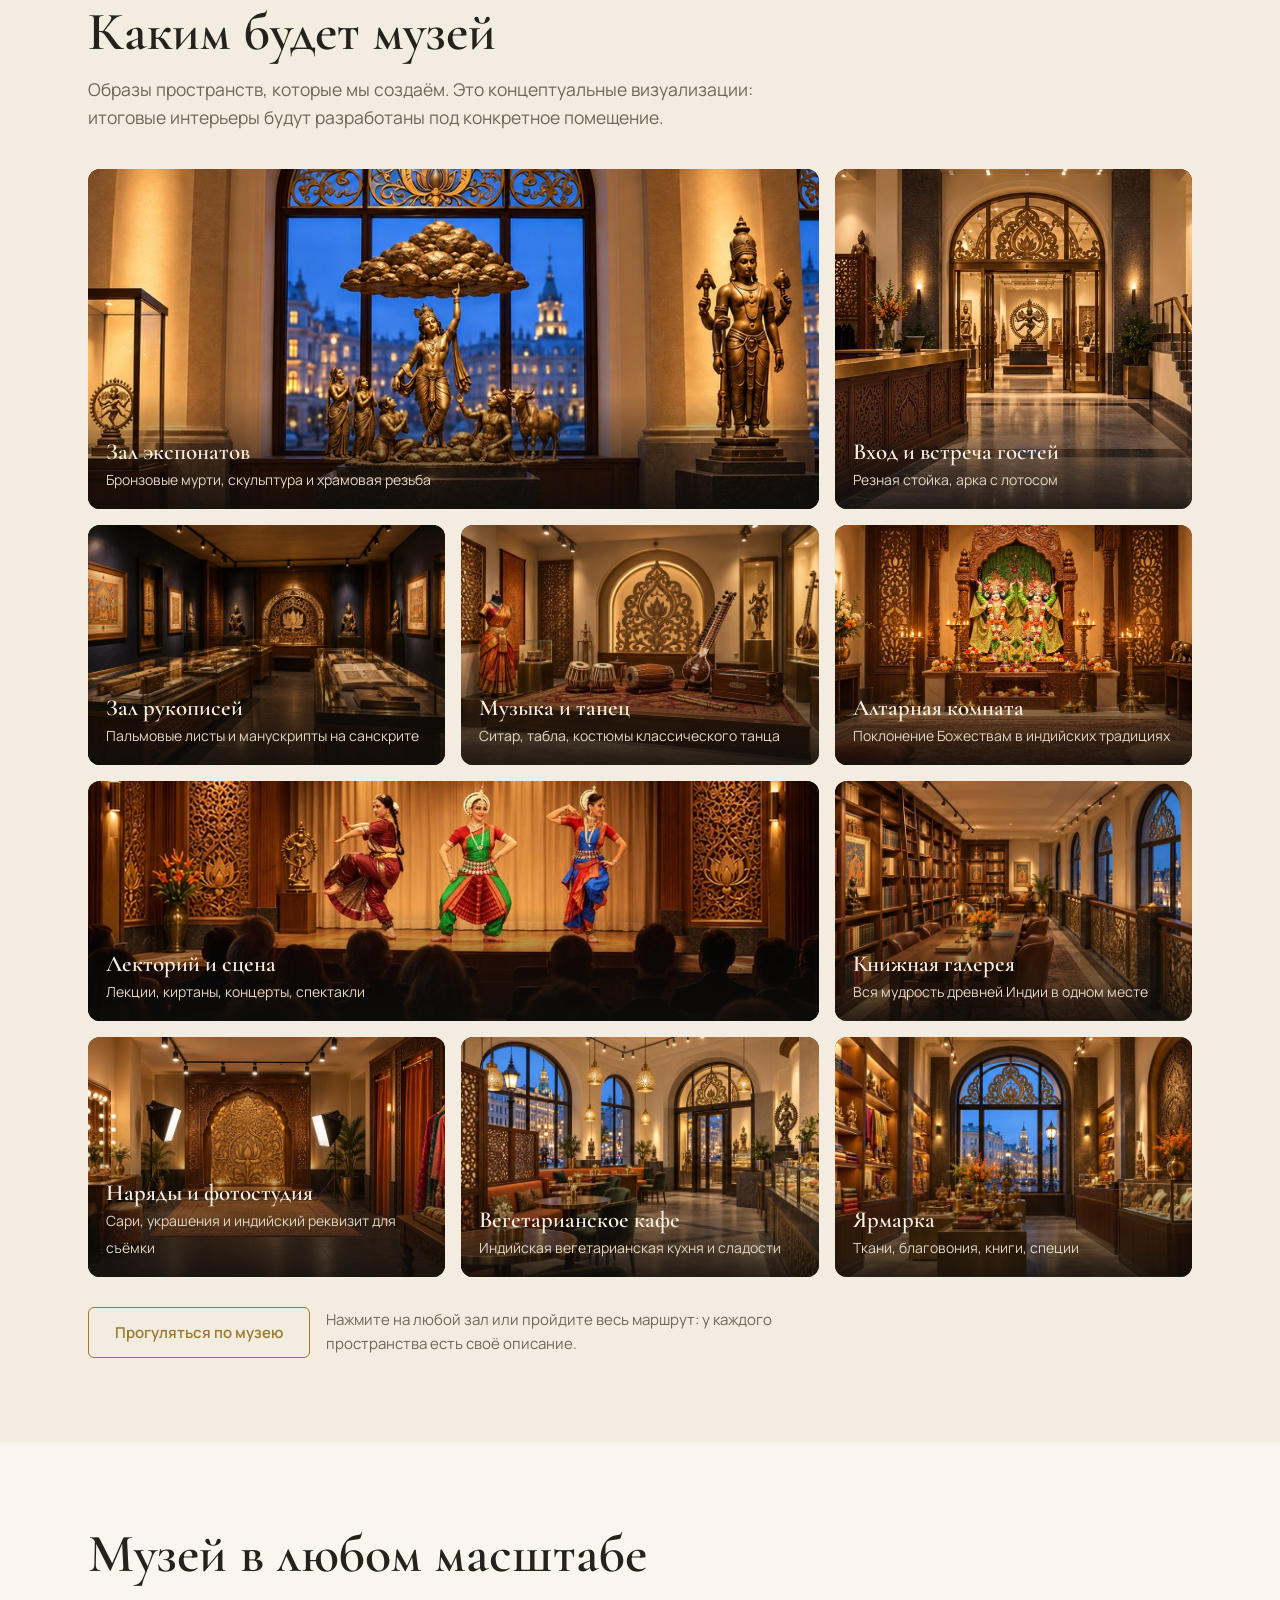
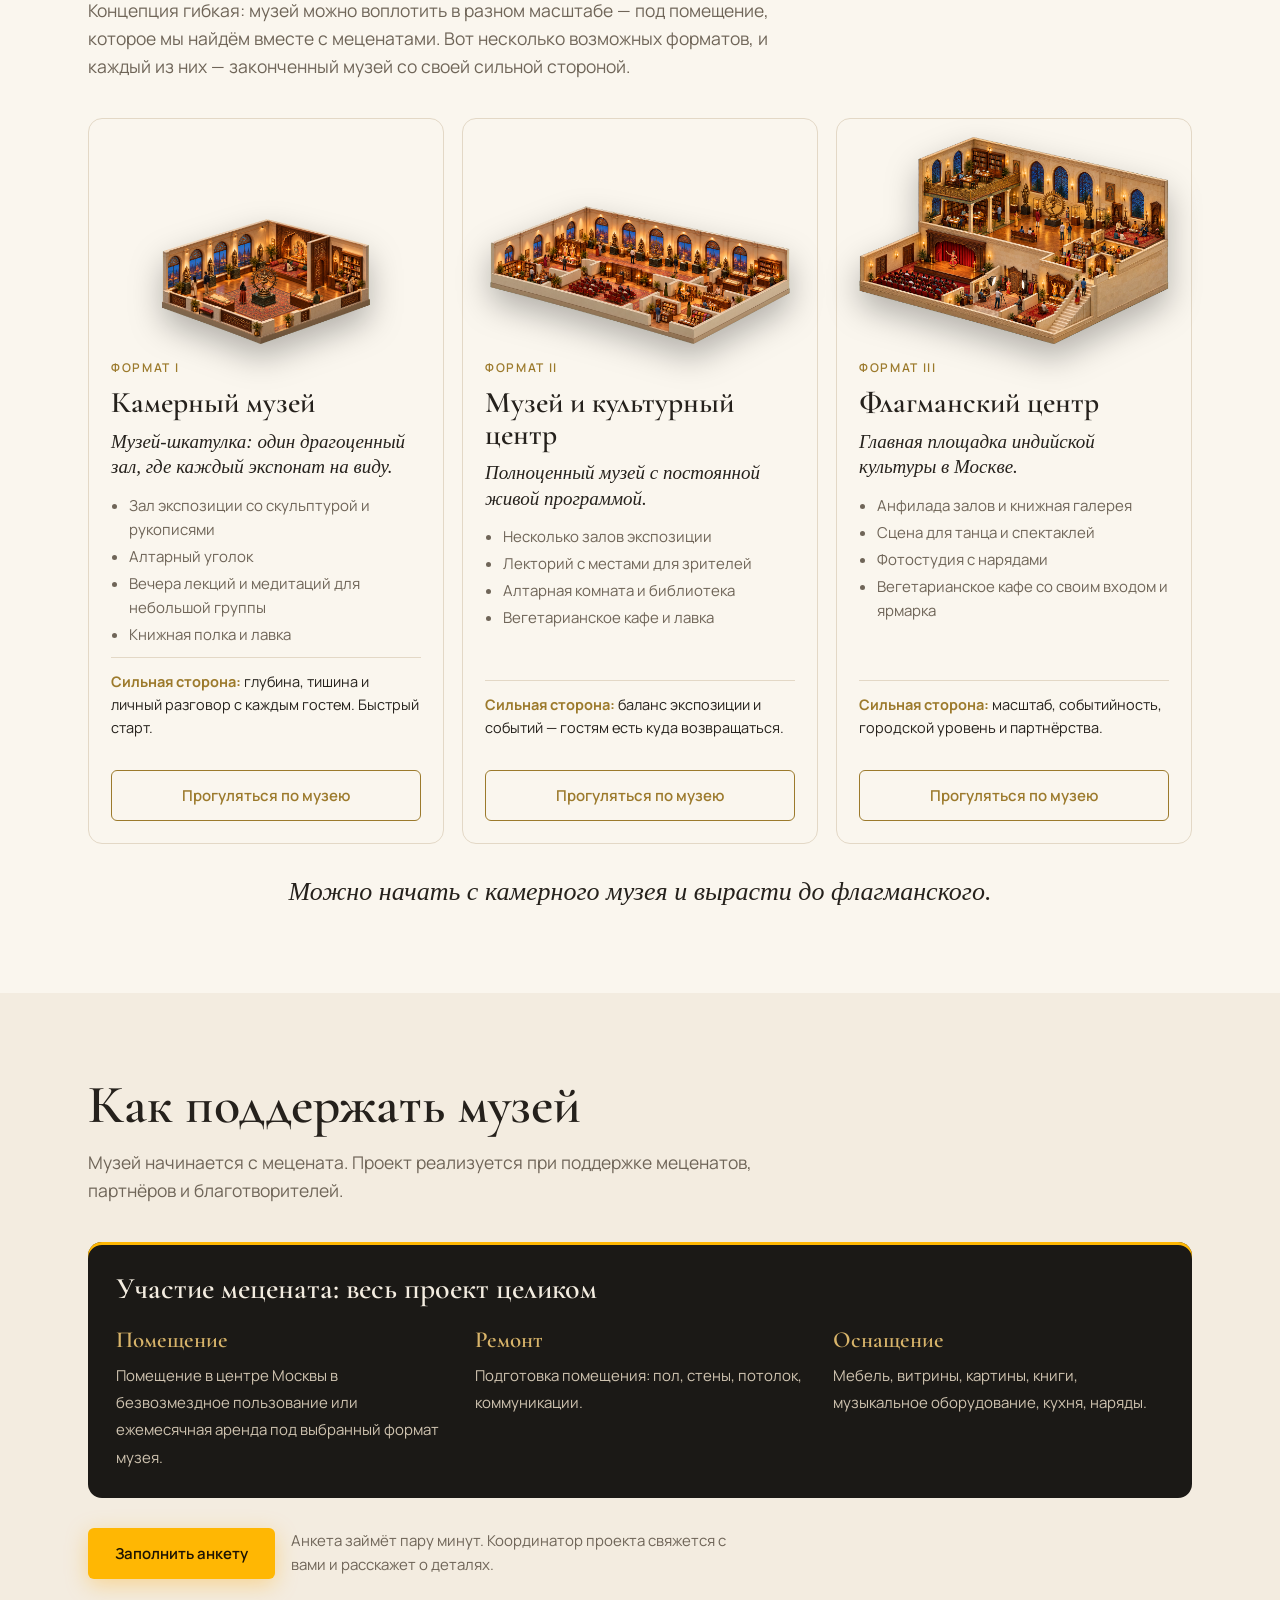
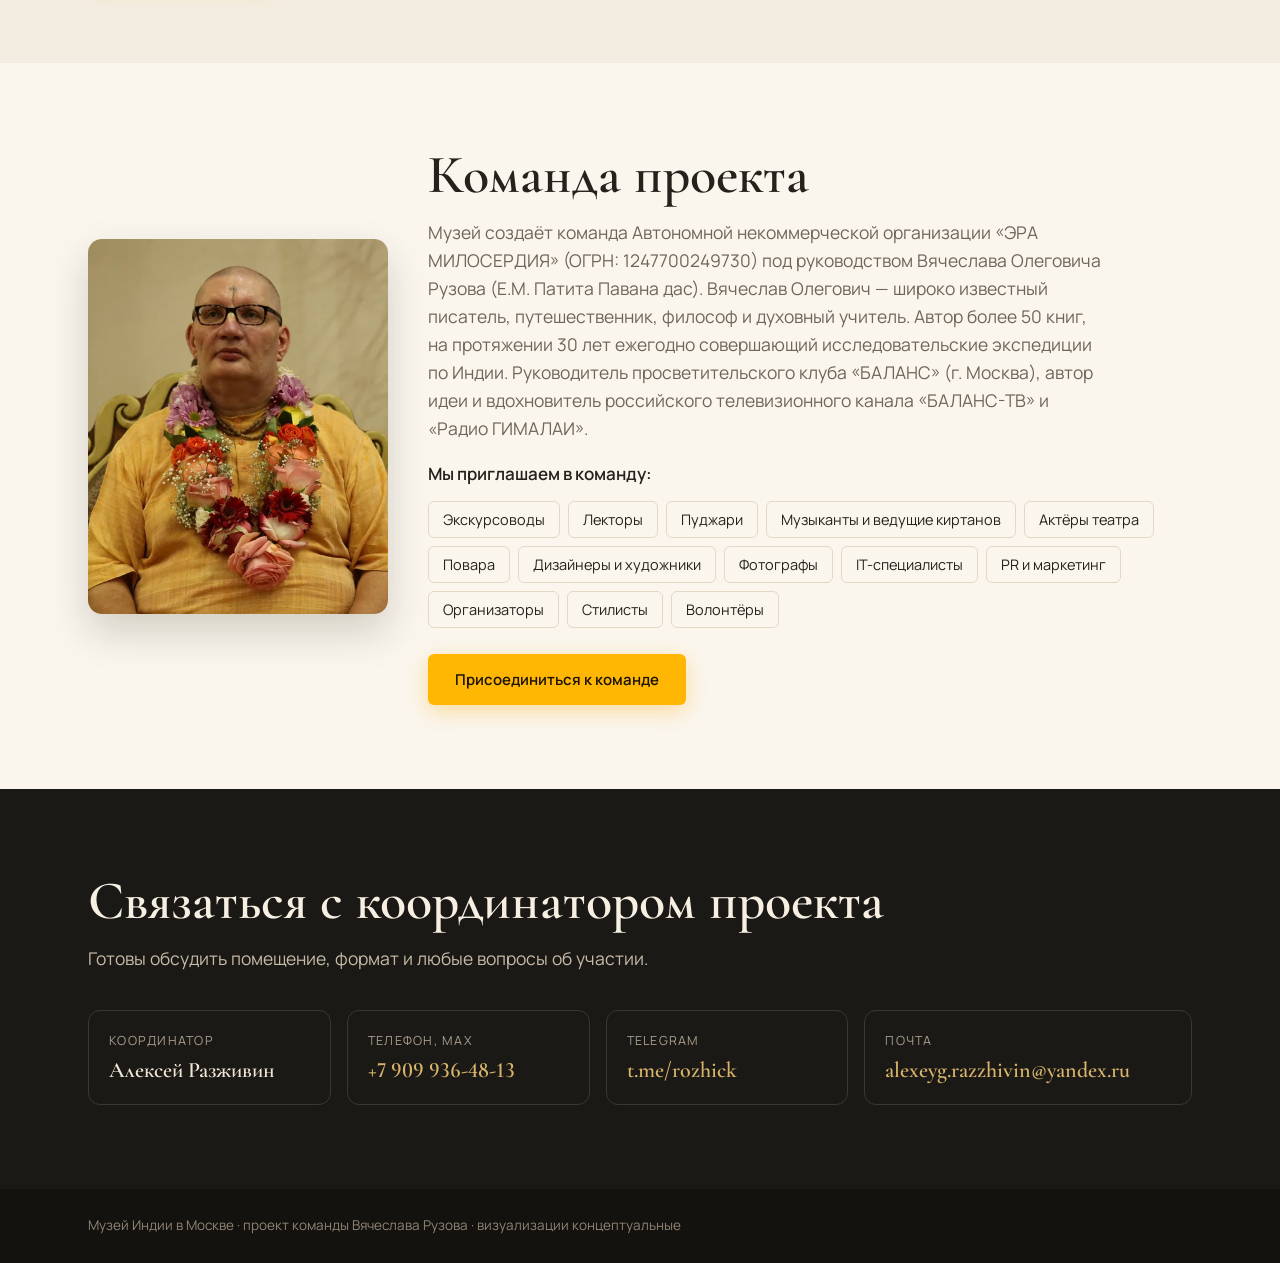
==== commit 22d7584b: "Правки по списку: миссия, поддержка, команда, контакты, прогулка по музею - Миссия: новый пункт про " ====
--- a/index.html
+++ b/index.html
@@ -35,7 +35,7 @@
 .hero h1{font:600 clamp(40px,5.6vw,72px)/1 var(--f-d);margin:10px 0 14px;text-wrap:balance}
 .hero p{margin:0 0 24px;font-size:17px;color:#e9dfce;text-shadow:0 1px 12px rgba(0,0,0,.5)}
 .btns{display:flex;flex-wrap:wrap;gap:10px}
-.btn{display:inline-flex;align-items:center;gap:8px;padding:14px 26px;border-radius:999px;font:600 15px var(--f-b);text-decoration:none;border:1px solid transparent;cursor:pointer}
+.btn{display:inline-flex;align-items:center;gap:8px;padding:14px 26px;border-radius:6px;font:600 15px var(--f-b);text-decoration:none;border:1px solid transparent;cursor:pointer}
 /* призыв к действию: насыщенный шафраново-жёлтый, ярче всех остальных цветов страницы */
 .btn.gold,.btn.cta{background:#ffb703;color:#1b1203;box-shadow:0 6px 22px rgba(255,170,0,.35);transition:background .2s,transform .2s}
 .btn.gold:hover,.btn.cta:hover{background:#ffc52e;transform:translateY(-1px)}
@@ -68,16 +68,44 @@
 /* миниатюры форматов вырезаны на прозрачном фоне и лежат прямо на карточке */
 .fmt>img{width:100%;height:auto;aspect-ratio:3/2;object-fit:contain;object-position:center bottom;display:block;margin:-6px 0 4px;filter:drop-shadow(0 14px 16px rgba(0,0,0,.28))}
 .formats{display:grid;grid-template-columns:repeat(3,minmax(0,1fr));gap:18px}
-@media (hover:hover) and (pointer:fine){.fmt>img{cursor:zoom-in}}
+.fmt>img,.hall{cursor:pointer}
+.hall::before{content:"Войти";position:absolute;z-index:2;top:12px;right:12px;padding:5px 11px;border-radius:6px;background:rgba(20,18,15,.75);color:#f6efe2;font-size:13px;opacity:0;transition:opacity .2s}
+.hall:hover::before,.hall:focus-visible::before{opacity:1}
+.btn.ghost{background:transparent;border-color:var(--brass);color:var(--brass);justify-content:center;transition:background .2s,color .2s}
+.btn.ghost:hover{background:var(--brass);color:var(--paper)}
+.fmt>.btn.ghost{margin-top:6px}
+html.walking{overflow:hidden}
+.walk{position:fixed;inset:0;z-index:60;display:grid;grid-template-columns:minmax(0,1fr) 350px;background:#14120f;color:#f3ece0}
+.walk[hidden]{display:none}
+.walk-stage{position:relative;display:grid;place-items:center;padding:24px;min-height:0}
+.walk-frame{position:relative;width:min(100%,1200px,calc((100vh - 48px)*1.5));aspect-ratio:3/2;overflow:hidden;border-radius:10px;cursor:pointer;background:#1b1916}
+.walk-frame img{position:absolute;inset:0;width:100%;height:100%;object-fit:cover}
+.walk button{font-family:var(--f-b);cursor:pointer;color:inherit}
+.walk-step,.walk-close{position:absolute;display:grid;place-items:center;width:46px;height:46px;border:1px solid rgba(246,239,226,.45);border-radius:6px;background:rgba(20,18,15,.72);font-size:22px;line-height:1}
+.walk-step:hover,.walk-close:hover{border-color:var(--brass-l);color:var(--brass-l)}
+.walk-step{top:50%;transform:translateY(-50%)}
+.walk-step.prev{left:36px}
+.walk-step.next{right:36px}
+.walk-close{top:14px;right:16px;z-index:2}
+.walk-info{display:flex;flex-direction:column;gap:12px;padding:70px 26px 24px;border-left:1px solid #3d362e;overflow:auto}
+.walk-info small{font-size:12px;letter-spacing:.14em;text-transform:uppercase;color:var(--brass-l);font-weight:600}
+.walk-info h3{font:600 32px/1.1 var(--f-d);margin:0}
+.walk-info p{margin:0;font-size:15.5px;line-height:1.55;color:#e2d7c4}
+.walk-info ol{list-style:none;margin:10px 0 0;padding:0;border-top:1px solid #3d362e}
+.walk-info li button{display:block;width:100%;padding:8px 0;border:0;border-bottom:1px solid #3d362e;background:none;text-align:left;font-size:14px;color:#cfc3b0}
+.walk-info li button:hover,.walk-info li button[aria-current]{color:var(--brass-l)}
+.walk-info li button[aria-current]{font-weight:600}
+@media (max-width:820px){.walk{grid-template-columns:minmax(0,1fr);grid-template-rows:auto minmax(0,1fr)}.walk-stage{padding:0}.walk-frame{width:100%;border-radius:0}.walk-step.prev{left:10px}.walk-step.next{right:10px}.walk-info{padding:18px 18px 24px;border-left:0}.walk-close{top:10px;right:10px}}
 .lens{position:fixed;inset:0;z-index:50;display:grid;place-items:center;pointer-events:none;background:rgba(20,18,15,.88);opacity:0;visibility:hidden}
 .lens.on{opacity:1;visibility:visible;transition:opacity .2s}
 .lens-box{position:relative}
 .lens-box>img{display:block;width:100%;filter:drop-shadow(0 24px 40px rgba(0,0,0,.5))}
 .lens-box svg{position:absolute;inset:0;width:100%;height:100%;overflow:visible;pointer-events:none}
-.lens .hold *{fill:transparent;stroke:none}
+.lens .hold *{fill:transparent;stroke:none;cursor:pointer}
 .lens.on .hold *{pointer-events:auto}
-.lens-tag{position:absolute;transform:translate(-50%,-50%);padding:6px 16px;border:1px solid var(--brass-l);border-radius:999px;background:rgba(20,18,15,.9);color:#f6efe2;font:600 23px/1.2 var(--f-d);white-space:nowrap;pointer-events:none;opacity:0;transition:opacity .15s}
+.lens-tag{position:absolute;transform:translate(-50%,-50%);padding:6px 16px;border:1px solid var(--brass-l);border-radius:6px;background:rgba(20,18,15,.9);color:#f6efe2;font:600 23px/1.2 var(--f-d);white-space:nowrap;pointer-events:none;opacity:0;transition:opacity .15s}
 .lens-tag.on{opacity:1}
+.lens-tag small{display:block;font:500 12px/1.3 var(--f-b);color:#d8cdb9}
 .fmt{background:var(--paper);border:1px solid var(--line);border-radius:14px;padding:24px 22px 22px;display:flex;flex-direction:column;gap:10px}
 section.alt .fmt{background:var(--paper)}
 .fmt .tag{font-size:12px;letter-spacing:.14em;text-transform:uppercase;color:var(--brass);font-weight:600}
@@ -89,13 +117,11 @@
 .fmt .plus b{color:var(--brass)}
 .grow{margin:30px 0 0;text-align:center;font:500 italic clamp(21px,2.2vw,26px)/1.35 var(--f-d)}
 /* поддержка */
-.ways{display:grid;grid-template-columns:repeat(4,minmax(0,1fr));gap:1px;background:var(--line);border:1px solid var(--line);border-radius:14px;overflow:hidden;counter-reset:w}
-.way{background:var(--paper);padding:26px 22px}
-.way::before{counter-increment:w;content:"0" counter(w);display:block;font:600 15px var(--f-d);color:var(--brass);letter-spacing:.1em;margin-bottom:10px}
-.way b{display:block;font:600 23px/1.15 var(--f-d);margin-bottom:8px}
-.way span{color:var(--mute);font-size:15px}
-.way.main{background:var(--granite);color:#f3ece0;box-shadow:inset 0 3px 0 #ffb703}
-.way.main span{color:#cfc3b0}
+.patron{background:var(--granite);color:#f3ece0;border-radius:14px;box-shadow:inset 0 3px 0 #ffb703;padding:30px 28px 28px}
+.patron h3{font:600 30px/1.1 var(--f-d);margin:0 0 22px}
+.ways{display:grid;grid-template-columns:repeat(3,minmax(0,1fr));gap:28px}
+.pat b{display:block;font:600 23px/1.15 var(--f-d);margin-bottom:8px;color:var(--brass-l)}
+.pat span{color:#cfc3b0;font-size:15px}
 .cta-row{display:flex;flex-wrap:wrap;align-items:center;gap:16px;margin-top:30px}
 .cta-row p{margin:0;color:var(--mute);font-size:15px;max-width:52ch}
 /* команда */
@@ -105,19 +131,23 @@
 .ph.photo img{display:block;width:100%;height:100%;object-fit:cover}
 .todo{display:inline-block;background:var(--saffron);color:#fff;font-size:11.5px;font-weight:600;letter-spacing:.06em;text-transform:uppercase;border-radius:4px;padding:2px 7px;vertical-align:middle}
 .roles{display:flex;flex-wrap:wrap;gap:8px;margin:0 0 26px;padding:0;list-style:none}
-.roles li{border:1px solid var(--line);border-radius:999px;padding:6px 14px;font-size:14.5px;background:var(--paper)}
+.roles li{border:1px solid var(--line);border-radius:6px;padding:6px 14px;font-size:14.5px;background:var(--paper)}
 /* контакты */
 .contact{background:var(--granite);color:#efe6d6}
 .contact h2{color:#f6efe2}
 .contact .sub{color:#c7bba8}
 .cgrid{display:grid;grid-template-columns:repeat(auto-fit,minmax(240px,1fr));gap:16px;margin-top:6px}
+@media (min-width:1100px){.cgrid{grid-template-columns:repeat(3,minmax(0,1fr)) minmax(0,1.35fr)}}
+.cbox b{overflow-wrap:anywhere}
+.cbox b a{font-variant-numeric:lining-nums;font-feature-settings:"lnum"}
+.cbox a{color:var(--brass-l);text-decoration:none}
 .cbox{border:1px solid #3d362e;border-radius:12px;padding:20px}
 .cbox small{display:block;color:#a99d8d;font-size:12.5px;letter-spacing:.1em;text-transform:uppercase;margin-bottom:6px}
 .cbox b{font:600 22px var(--f-d)}
 footer{background:#14120f;color:#8f8474;font-size:13.5px;padding-block:26px}
-@media (max-width:980px){.ways{grid-template-columns:repeat(2,minmax(0,1fr))}.formats{grid-template-columns:1fr}.mission{grid-template-columns:1fr;gap:28px}}
+@media (max-width:980px){.ways{grid-template-columns:1fr;gap:18px}.formats{grid-template-columns:1fr}.mission{grid-template-columns:1fr;gap:28px}}
 @media (max-width:760px){.menu{display:none}.hero-text{max-width:none;right:max(20px,env(safe-area-inset-right,0px))}.hero-media,.hero-video{object-position:66% 50%}
-  .hall,.hall.w{grid-column:span 12;min-height:220px}.leader{grid-template-columns:1fr}.ph{max-width:260px}.ways{grid-template-columns:1fr}section{padding-block:60px}}
+  .hall,.hall.w{grid-column:span 12;min-height:220px}.leader{grid-template-columns:1fr}.ph{max-width:260px}section{padding-block:60px}}
 @media (prefers-reduced-motion:reduce){html{scroll-behavior:auto}.hall img{transition:none}}
 </style></head><body>
 
@@ -149,9 +179,10 @@
     </div>
     <ul class="pillars">
       <li><i>1</i><div><b>Постоянная экспозиция</b><span>Скульптура, древние рукописи, музыка, танец и ремёсла — все виды традиционной культуры Индии.</span></div></li>
-      <li><i>2</i><div><b>Лекторий и живые программы</b><span>Изучение священных трактатов, встречи, мантра-медитации, киртаны и камерные спектакли.</span></div></li>
-      <li><i>3</i><div><b>Книги и традиции</b><span>Книжная галерея, алтарная комната с поклонением Божествам, наряды и фотозоны.</span></div></li>
-      <li><i>4</i><div><b>Гостеприимство</b><span>Вегетарианское кафе с индийскими сладостями и ярмарка индийских товаров.</span></div></li>
+      <li><i>2</i><div><b>Классические индийские танцы и театральные спектакли</b></div></li>
+      <li><i>3</i><div><b>Лекторий и живые программы</b><span>Знакомство с традиционными индийскими писаниями, культурные вечера, мантра-медитации, киртаны и камерные спектакли.</span></div></li>
+      <li><i>4</i><div><b>Книги и традиции</b><span>Книжная галерея, алтарная комната с поклонением Божествам, наряды и фотозоны.</span></div></li>
+      <li><i>5</i><div><b>Гостеприимство</b><span>Вегетарианское кафе с индийскими сладостями и ярмарка индийских товаров.</span></div></li>
     </ul>
   </div>
 </section>
@@ -172,6 +203,10 @@
       <article class="hall"><img src="assets/img/zaly/chaynaya.jpg" alt="" loading="lazy"><div><b>Вегетарианское кафе</b><span>Индийская вегетарианская кухня и сладости</span></div></article>
       <article class="hall"><img src="assets/img/zaly/lavka.jpg" alt="" loading="lazy"><div><b>Ярмарка</b><span>Ткани, благовония, книги, специи</span></div></article>
     </div>
+    <div class="cta-row">
+      <button class="btn ghost" type="button" data-walk="all">Прогуляться по музею</button>
+      <p>Нажмите на любой зал или пройдите весь маршрут: у каждого пространства есть своё описание.</p>
+    </div>
   </div>
 </section>
 
@@ -187,6 +222,7 @@
         <p class="lead">Музей-шкатулка: один драгоценный зал, где каждый экспонат на виду.</p>
         <ul><li>Зал экспозиции со скульптурой и рукописями</li><li>Алтарный уголок</li><li>Вечера лекций и медитаций для небольшой группы</li><li>Книжная полка и лавка</li></ul>
         <p class="plus"><b>Сильная сторона:</b> глубина, тишина и личный разговор с каждым гостем. Быстрый старт.</p>
+        <button class="btn ghost" type="button" data-walk="kamerny">Прогуляться по музею</button>
       </article>
       <article class="fmt">
         <img src="assets/img/formaty/centr.png" alt="Музей и культурный центр: несколько залов" loading="lazy">
@@ -195,6 +231,7 @@
         <p class="lead">Полноценный музей с постоянной живой программой.</p>
         <ul><li>Несколько залов экспозиции</li><li>Лекторий с местами для зрителей</li><li>Алтарная комната и библиотека</li><li>Вегетарианское кафе и лавка</li></ul>
         <p class="plus"><b>Сильная сторона:</b> баланс экспозиции и событий — гостям есть куда возвращаться.</p>
+        <button class="btn ghost" type="button" data-walk="centr">Прогуляться по музею</button>
       </article>
       <article class="fmt">
         <img src="assets/img/formaty/flagman.png" alt="Флагманский центр на двух уровнях" loading="lazy">
@@ -203,6 +240,7 @@
         <p class="lead">Главная площадка индийской культуры в Москве.</p>
         <ul><li>Анфилада залов и книжная галерея</li><li>Сцена для танца и спектаклей</li><li>Фотостудия с нарядами</li><li>Вегетарианское кафе со своим входом и ярмарка</li></ul>
         <p class="plus"><b>Сильная сторона:</b> масштаб, событийность, городской уровень и партнёрства.</p>
+        <button class="btn ghost" type="button" data-walk="flagman">Прогуляться по музею</button>
       </article>
     </div>
     <p class="grow">Можно начать с камерного музея и вырасти до флагманского.</p>
@@ -212,16 +250,18 @@
 <section id="podderzhka" class="alt">
   <div class="wrap">
     <h2>Как поддержать музей</h2>
-    <p class="sub">Музей начинается с мецената. Проект реализуется при поддержке меценатов, партнёров и благотворителей — выберите удобный для вас способ участия.</p>
-    <div class="ways">
-      <div class="way main"><b>Помещение</b><span>Предоставить помещение в центре Москвы в безвозмездное пользование — приоритетный для нас вариант.</span></div>
-      <div class="way"><b>Аренда</b><span>Взять на себя ежемесячную аренду помещения под выбранный формат музея.</span></div>
-      <div class="way"><b>Ремонт</b><span>Поддержать подготовку помещения: пол, стены, потолок, коммуникации.</span></div>
-      <div class="way"><b>Оснащение</b><span>Мебель, витрины, картины, книги, музыкальное оборудование, кухня, наряды.</span></div>
+    <p class="sub">Музей начинается с мецената. Проект реализуется при поддержке меценатов, партнёров и благотворителей.</p>
+    <div class="patron">
+      <h3>Участие мецената: весь проект целиком</h3>
+      <div class="ways">
+        <div class="pat"><b>Помещение</b><span>Помещение в центре Москвы в безвозмездное пользование или ежемесячная аренда под выбранный формат музея.</span></div>
+        <div class="pat"><b>Ремонт</b><span>Подготовка помещения: пол, стены, потолок, коммуникации.</span></div>
+        <div class="pat"><b>Оснащение</b><span>Мебель, витрины, картины, книги, музыкальное оборудование, кухня, наряды.</span></div>
+      </div>
     </div>
     <div class="cta-row">
-      <a class="btn cta" href="https://forms.yandex.ru/u/6abe0e7e95add51006759697" target="_blank" rel="noopener">Заполнить анкету</a>
-      <p>Анкета займёт пару минут. Рабочая группа свяжется с вами и расскажет о деталях проекта.</p>
+      <a class="btn cta" href="https://forms.yandex.ru/u/6ae83d244a052d00268c4ec5" target="_blank" rel="noopener">Заполнить анкету</a>
+      <p>Анкета займёт пару минут. Координатор проекта свяжется с вами и расскажет о деталях.</p>
     </div>
   </div>
 </section>
@@ -234,10 +274,10 @@
     </picture>
     <div>
       <h2>Команда проекта</h2>
-      <p class="sub" style="margin-bottom:18px">Музей создаёт команда просветителей под руководством Вячеслава Рузова. <span class="todo">заглушка</span> Здесь будут 2–3 факта о руководителе и команде: опыт, проекты, аудитория.</p>
+      <p class="sub" style="margin-bottom:18px">Музей создаёт команда Автономной некоммерческой организации «ЭРА МИЛОСЕРДИЯ» (ОГРН: 1247700249730) под руководством Вячеслава Олеговича Рузова (Е.М. Патита Павана дас). Вячеслав Олегович — широко известный писатель, путешественник, философ и духовный учитель. Автор более 50 книг, на протяжении 30 лет ежегодно совершающий исследовательские экспедиции по Индии. Руководитель просветительского клуба «БАЛАНС» (г. Москва), автор идеи и вдохновитель российского телевизионного канала «БАЛАНС-ТВ» и «Радио ГИМАЛАИ».</p>
       <p style="margin:0 0 14px;font-weight:600">Мы приглашаем в команду:</p>
       <ul class="roles">
-        <li>Экскурсоводы</li><li>Лекторы</li><li>Пуджари</li><li>Музыканты и ведущие киртанов</li><li>Повара</li><li>Дизайнеры и художники</li><li>Фотографы</li><li>IT-специалисты</li><li>PR и маркетинг</li><li>Организаторы</li><li>Стилисты</li><li>Волонтёры</li>
+        <li>Экскурсоводы</li><li>Лекторы</li><li>Пуджари</li><li>Музыканты и ведущие киртанов</li><li>Актёры театра</li><li>Повара</li><li>Дизайнеры и художники</li><li>Фотографы</li><li>IT-специалисты</li><li>PR и маркетинг</li><li>Организаторы</li><li>Стилисты</li><li>Волонтёры</li>
       </ul>
       <a class="btn cta" href="https://forms.yandex.ru/u/6abe0e7e95add51006759697" target="_blank" rel="noopener">Присоединиться к команде</a>
     </div>
@@ -246,13 +286,13 @@
 
 <section id="kontakty" class="contact">
   <div class="wrap">
-    <h2>Связаться с рабочей группой</h2>
+    <h2>Связаться с координатором проекта</h2>
     <p class="sub">Готовы обсудить помещение, формат и любые вопросы об участии.</p>
     <div class="cgrid">
-      <div class="cbox"><small>Координатор <span class="todo">заглушка</span></small><b>Имя Фамилия</b></div>
-      <div class="cbox"><small>Телефон <span class="todo">заглушка</span></small><b>+7 000 000-00-00</b></div>
-      <div class="cbox"><small>Telegram <span class="todo">заглушка</span></small><b>@username</b></div>
-      <div class="cbox"><small>Анкета</small><b><a href="https://forms.yandex.ru/u/6abe0e7e95add51006759697" target="_blank" rel="noopener" style="color:var(--brass-l)">forms.yandex.ru</a></b></div>
+      <div class="cbox"><small>Координатор</small><b>Алексей Разживин</b></div>
+      <div class="cbox"><small>Телефон, MAX</small><b><a href="tel:+79099364813">+7 909 936-48-13</a></b></div>
+      <div class="cbox"><small>Telegram</small><b><a href="https://t.me/rozhick" target="_blank" rel="noopener">t.me/rozhick</a></b></div>
+      <div class="cbox"><small>Почта</small><b><a href="mailto:alexeyg.razzhivin@yandex.ru">alexeyg.razzhivin@yandex.ru</a></b></div>
     </div>
   </div>
 </section>
@@ -272,6 +312,84 @@
   hv.lastElementChild.addEventListener("error",()=>{hv.hidden=true});
   hv.load();
 }
+/* прогулка по музею: кадры залов с описаниями, у каждого формата свой маршрут. Это кадры, а не панорамы 360° */
+const WALK={
+  stops:{
+    vestibul:["Вход и встреча гостей","Первая встреча с музеем: резная стойка, мраморный пол и арка с лотосом, за которой уже виден зал. Здесь гостей встречают и помогают выбрать маршрут."],
+    glavny:["Зал экспонатов","Сердце экспозиции: скульптура у высоких окон с видом на вечернюю Москву. В центре Кришна поднимает холм Говардхан, укрывая пастухов и коров от ливня, а в витрине танцует в огненном круге Шива Натараджа."],
+    rukopisi:["Зал рукописей","Пальмовые листы и манускрипты на санскрите в витринах, живопись на стенах. Тихий зал о том, как древняя Индия хранила и передавала знание."],
+    muzyka:["Музыка и танец","Ситар, табла, барабаны и флейты рядом с костюмом классического танца. Инструменты и наряд разложены на помосте так, словно музыканты вот-вот выйдут на сцену."],
+    altar:["Алтарная комната","Резной алтарь с Божествами, лампады и живые цветы. Поклонение Божествам в индийских традициях и место, где можно побыть в тишине."],
+    zal:["Лекторий и сцена","Зал со сценой для лекций, киртанов, концертов и спектаклей. Здесь индийская культура оживает в классическом танце, музыке и живом слове."],
+    biblioteka:["Книжная галерея","Книжные шкафы во всю стену, большой стол с лампами и арочные окна на город. Вся мудрость древней Индии в одном месте."],
+    foto:["Наряды и фотостудия","Резной задник с лотосом, студийный свет, сари и украшения. Можно примерить наряд и сделать снимок в индийском образе."],
+    chaynaya:["Вегетарианское кафе","Индийская вегетарианская кухня и сладости в витрине, мягкие диваны и вид на вечерний город. Здесь хорошо обсудить увиденное."],
+    lavka:["Ярмарка","Ткани, благовония, книги и специи, украшения в витринах. Здесь можно выбрать частицу Индии и забрать её домой."]
+  },
+  routes:{
+    all:{title:"Весь музей",stops:["vestibul","glavny","rukopisi","muzyka","altar","zal","biblioteka","foto","chaynaya","lavka"]},
+    kamerny:{title:"Камерный музей",stops:["glavny","rukopisi","altar","biblioteka","lavka"]},
+    centr:{title:"Музей и культурный центр",stops:["vestibul","glavny","rukopisi","altar","zal","biblioteka","chaynaya","lavka"]},
+    flagman:{title:"Флагманский центр",stops:["vestibul","glavny","rukopisi","muzyka","altar","zal","biblioteka","foto","chaynaya","lavka"]}
+  },
+  zones:{   // комната на картинке формата -> кадр маршрута
+    kamerny:{"Галерея скульптуры":"glavny","Алтарный уголок":"altar","Книги и лавка":"biblioteka","Зал экспозиции":"rukopisi"},
+    centr:{"Зал экспонатов":"glavny","Зал рукописей":"rukopisi","Алтарная":"altar","Библиотека":"biblioteka","Лекторий":"zal","Вегетарианское кафе":"chaynaya","Лавка и вход":"lavka"},
+    flagman:{"Сцена и зрительный зал":"zal","Фотостудия с нарядами":"foto","Алтарная":"altar","Лестница":"vestibul","Библиотека":"biblioteka","Антресоль библиотеки":"biblioteka","Главный зал экспонатов":"glavny","Комната киртана":"muzyka","Лавка":"lavka","Вегетарианское кафе":"chaynaya"}
+  }
+};
+const openWalk=(()=>{
+  const box=document.body.appendChild(Object.assign(document.createElement("div"),{className:"walk",hidden:true}));
+  box.setAttribute("role","dialog");box.setAttribute("aria-modal","true");box.setAttribute("aria-label","Прогулка по музею");
+  box.innerHTML=`<div class="walk-stage"><div class="walk-frame"></div><button class="walk-step prev" type="button" aria-label="Предыдущий зал">←</button><button class="walk-step next" type="button" aria-label="Следующий зал">→</button></div><div class="walk-info"><small></small><h3></h3><p></p><ol></ol></div><button class="walk-close" type="button" aria-label="Закрыть">×</button>`;
+  const $=s=>box.querySelector(s),frame=$(".walk-frame"),list=$("ol"),calm=matchMedia("(prefers-reduced-motion: reduce)").matches;
+  const src=k=>`assets/img/zaly/${k}.jpg`;
+  let route=null,i=0,back=null;
+  function show(n,dir){
+    const len=route.stops.length;i=(n+len)%len;
+    const k=route.stops[i],[name,text]=WALK.stops[k],old=frame.lastElementChild,img=new Image();
+    img.src=src(k);img.alt=name;frame.append(img);
+    if(calm){if(old)old.remove()}
+    else{
+      if(old){const m=getComputedStyle(old).transform,from=m==="none"?"":m+" ";
+        old.animate([{opacity:1,transform:from+"scale(1)"},{opacity:0,transform:from+`scale(${dir<0?.9:1.2})`}],{duration:650,easing:"ease-in",fill:"forwards"}).onfinish=()=>old.remove();
+        img.animate([{opacity:0},{opacity:1}],{duration:650})}
+      img.animate([{transform:"scale(1)"},{transform:"scale(1.07)"}],{duration:14000,easing:"ease-out",fill:"forwards"});
+    }
+    $("small").textContent=`${route.title} · ${i+1} из ${len}`;$("h3").textContent=name;$("p").textContent=text;
+    list.querySelectorAll("button").forEach((b,j)=>j===i?b.setAttribute("aria-current","true"):b.removeAttribute("aria-current"));
+    [i+1,i-1].forEach(j=>{new Image().src=src(route.stops[(j+len)%len])});
+  }
+  function close(){box.hidden=true;document.documentElement.classList.remove("walking");frame.replaceChildren();if(back)back.focus({preventScroll:true})}
+  $(".walk-close").addEventListener("click",close);
+  $(".prev").addEventListener("click",()=>show(i-1,-1));
+  $(".next").addEventListener("click",()=>show(i+1,1));
+  frame.addEventListener("click",()=>show(i+1,1));
+  list.addEventListener("click",e=>{const b=e.target.closest("button");if(b)show(+b.dataset.i,+b.dataset.i<i?-1:1)});
+  addEventListener("keydown",e=>{
+    if(box.hidden)return;
+    if(e.key==="Escape")close();
+    else if(e.key==="ArrowRight")show(i+1,1);
+    else if(e.key==="ArrowLeft")show(i-1,-1);
+    else if(e.key==="Tab"){const f=[...box.querySelectorAll("button")],a=document.activeElement;
+      if(e.shiftKey&&a===f[0]){e.preventDefault();f[f.length-1].focus()}else if(!e.shiftKey&&a===f[f.length-1]){e.preventDefault();f[0].focus()}}
+  });
+  return (key,stop)=>{
+    route=WALK.routes[key];back=document.activeElement;
+    list.replaceChildren(...route.stops.map((k,j)=>{const li=document.createElement("li"),b=li.appendChild(document.createElement("button"));
+      b.type="button";b.dataset.i=j;b.textContent=WALK.stops[k][0];return li}));
+    frame.replaceChildren();box.hidden=false;document.documentElement.classList.add("walking");
+    show(Math.max(0,route.stops.indexOf(stop)),1);$(".walk-close").focus({preventScroll:true});
+  };
+})();
+document.querySelectorAll(".hall").forEach(h=>{
+  const k=h.querySelector("img").getAttribute("src").match(/(\w+)\.jpg/)[1],go=()=>openWalk("all",k);
+  h.tabIndex=0;h.setAttribute("role","button");h.setAttribute("aria-label","Войти: "+WALK.stops[k][0]);
+  h.addEventListener("click",go);
+  h.addEventListener("keydown",e=>{if(e.key==="Enter"||e.key===" "){e.preventDefault();go()}});
+});
+document.querySelectorAll("[data-walk]").forEach(b=>b.addEventListener("click",()=>openWalk(b.dataset.walk)));
+document.querySelectorAll(".fmt>img").forEach(t=>t.addEventListener("click",()=>openWalk(t.getAttribute("src").match(/(\w+)\.png/)[1])));
 /* форматы: при наведении мышью модель крупно поверх страницы. Окно держится, пока курсор на миниатюре или в контуре
    музея (SVG из assets/formaty-zones.js); внутри контура у каждой комнаты невидимая область: наведение показывает её подпись */
 if(matchMedia("(hover:hover) and (pointer:fine)").matches&&window.FORMAT_ZONES){
@@ -281,11 +399,12 @@
   const big=box.appendChild(document.createElement("img"));big.alt="";
   const svg=el("svg",{},box);
   const tag=box.appendChild(Object.assign(document.createElement("div"),{className:"lens-tag"}));
+  tag.innerHTML="<span></span><small>нажмите, чтобы войти</small>";
   const calm=matchMedia("(prefers-reduced-motion: reduce)").matches;
   let cur=null,timer=0,lit=null;
-  const light=z=>{lit=z;tag.classList.toggle("on",!!z);if(!z)return;tag.textContent=z.name;tag.style.left=z.label[0]+"%";tag.style.top=z.label[1]+"%"};
+  const light=z=>{lit=z;tag.classList.toggle("on",!!z);if(!z)return;tag.firstChild.textContent=z.name;tag.style.left=z.label[0]+"%";tag.style.top=z.label[1]+"%"};
   const close=()=>{clearTimeout(timer);cur=null;light(null);lens.classList.remove("on")};
-  function draw(d){
+  function draw(d,name){
     svg.replaceChildren();svg.setAttribute("viewBox",`0 0 ${d.w} ${d.h}`);
     const hold=el("g",{class:"hold"},svg);
     el("polygon",{points:d.outline},hold);
@@ -295,11 +414,13 @@
     d.zones.forEach((z,i)=>z.tall.forEach(p=>hit(p,i)));   // сперва стены, сверху полы: пол всегда важнее чужой стены
     d.zones.forEach((z,i)=>hit(z.floor,i));
     hold.addEventListener("mouseenter",()=>clearTimeout(timer));
+    hold.addEventListener("click",()=>{const stop=lit&&WALK.zones[name][lit.name];close();openWalk(name,stop)});
     hold.addEventListener("mouseleave",e=>{if(e.relatedTarget!==cur)close()});
   }
   document.querySelectorAll(".fmt>img").forEach(t=>{
     const name=t.getAttribute("src").match(/(\w+)\.png/)[1],src=`assets/img/formaty/${name}-big.webp`;
     let pre=null;
+    t.addEventListener("click",close);
     t.addEventListener("mouseenter",async()=>{
       clearTimeout(timer);
       if(cur===t)return;
@@ -307,7 +428,7 @@
       await Promise.all([pre.decode().catch(()=>{}),new Promise(r=>setTimeout(r,120))]);
       if(cur!==t)return;
       const k=Math.min(1,innerWidth*.92/pre.naturalWidth,innerHeight*.9/pre.naturalHeight),w=pre.naturalWidth*k,r=t.getBoundingClientRect();
-      light(null);draw(window.FORMAT_ZONES[name]);big.src=src;box.style.width=w+"px";lens.classList.add("on");
+      light(null);draw(window.FORMAT_ZONES[name],name);big.src=src;box.style.width=w+"px";lens.classList.add("on");
       if(!calm)box.animate([{transform:`translate(${r.left+r.width/2-innerWidth/2}px,${r.top+r.height/2-innerHeight/2}px) scale(${r.width/w})`},{transform:"none"}],{duration:240,easing:"ease-out"});
     });
     // контур может быть в стороне от миниатюры: только курсору, идущему к нему, даём время дойти, иначе закрываем сразу
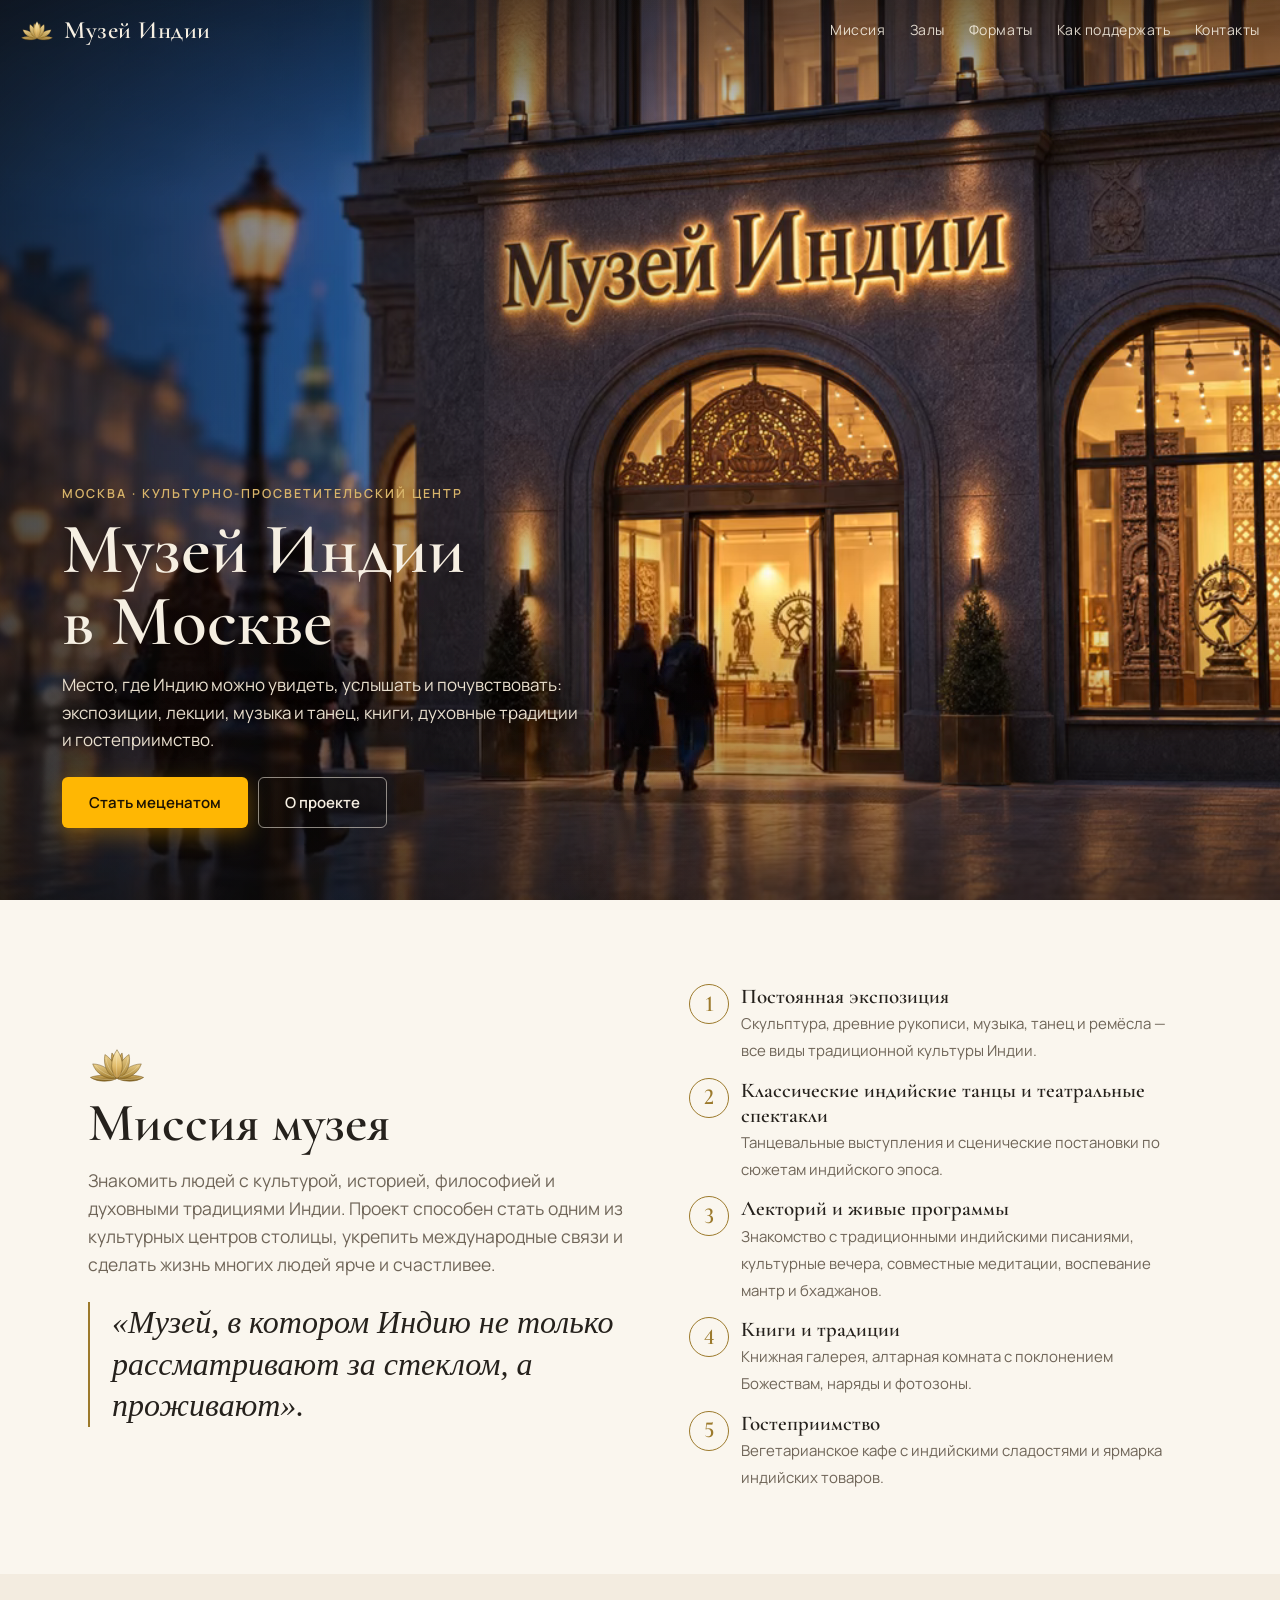
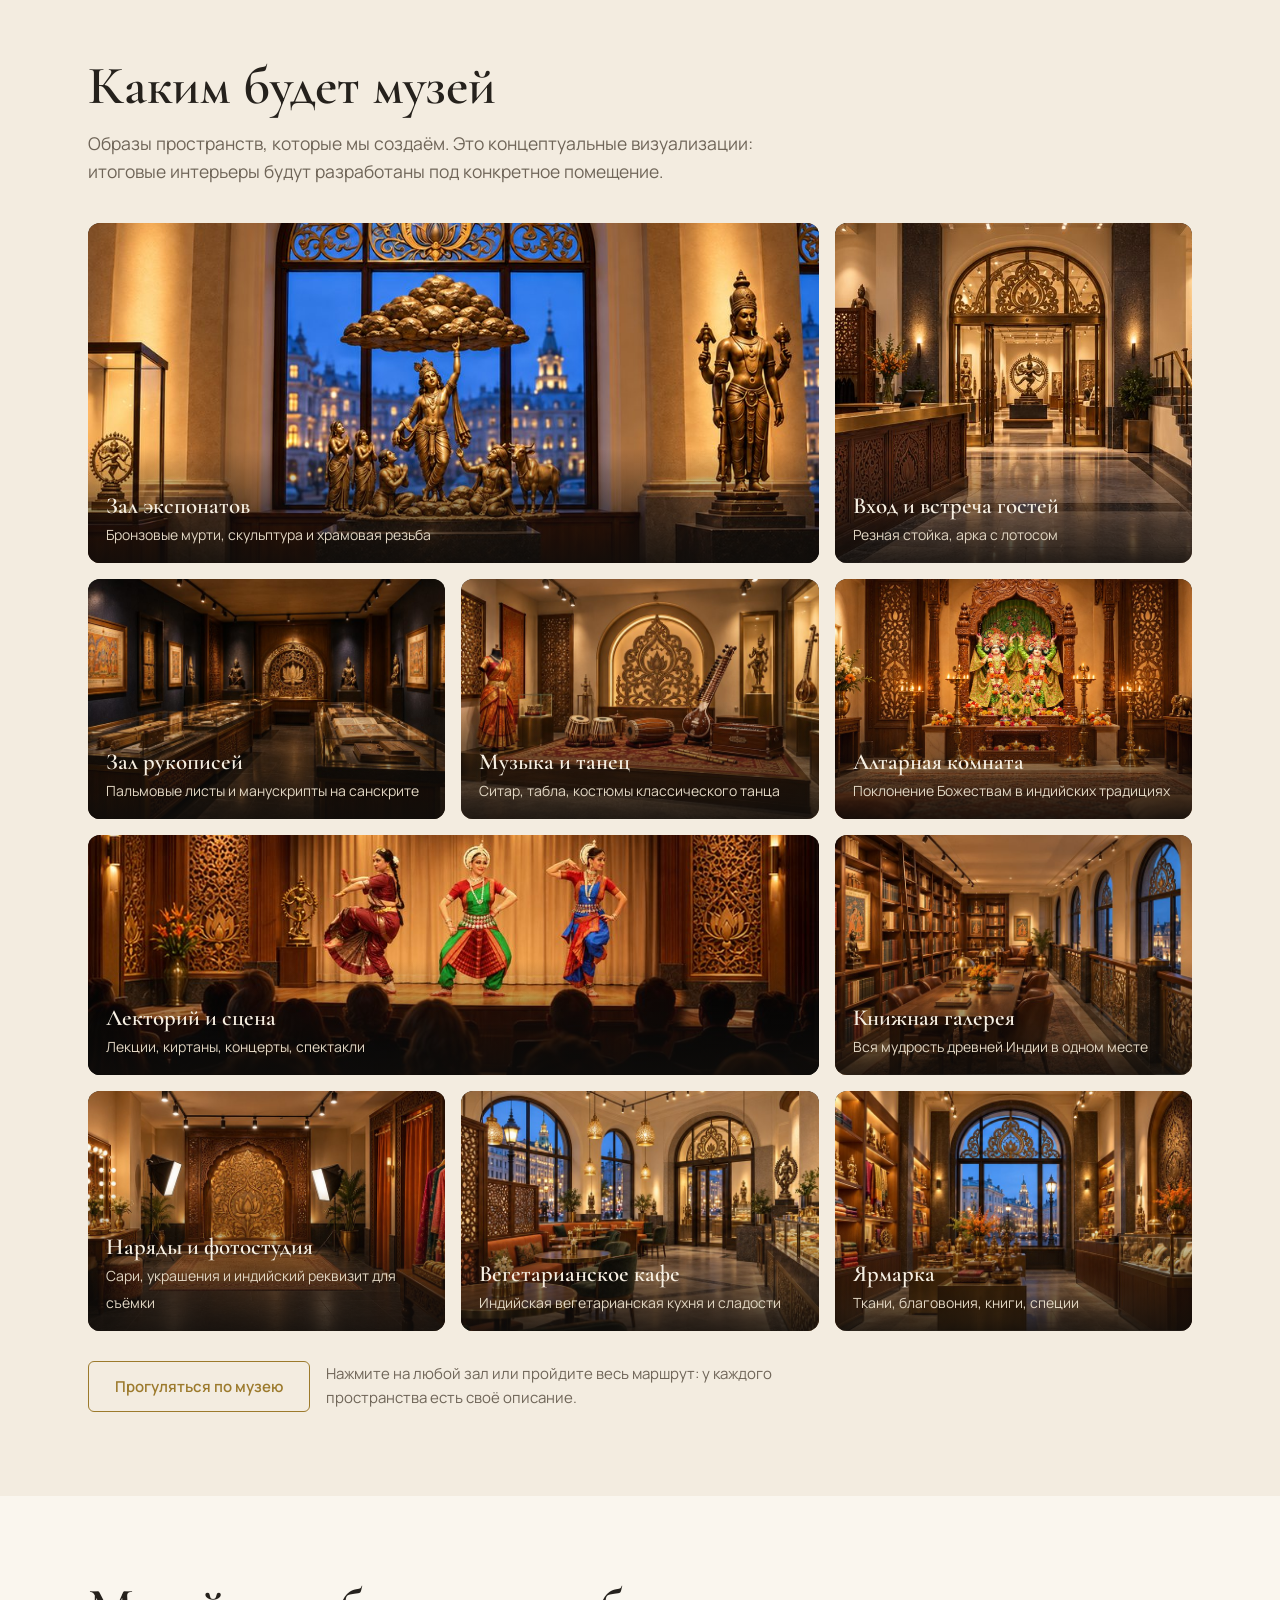
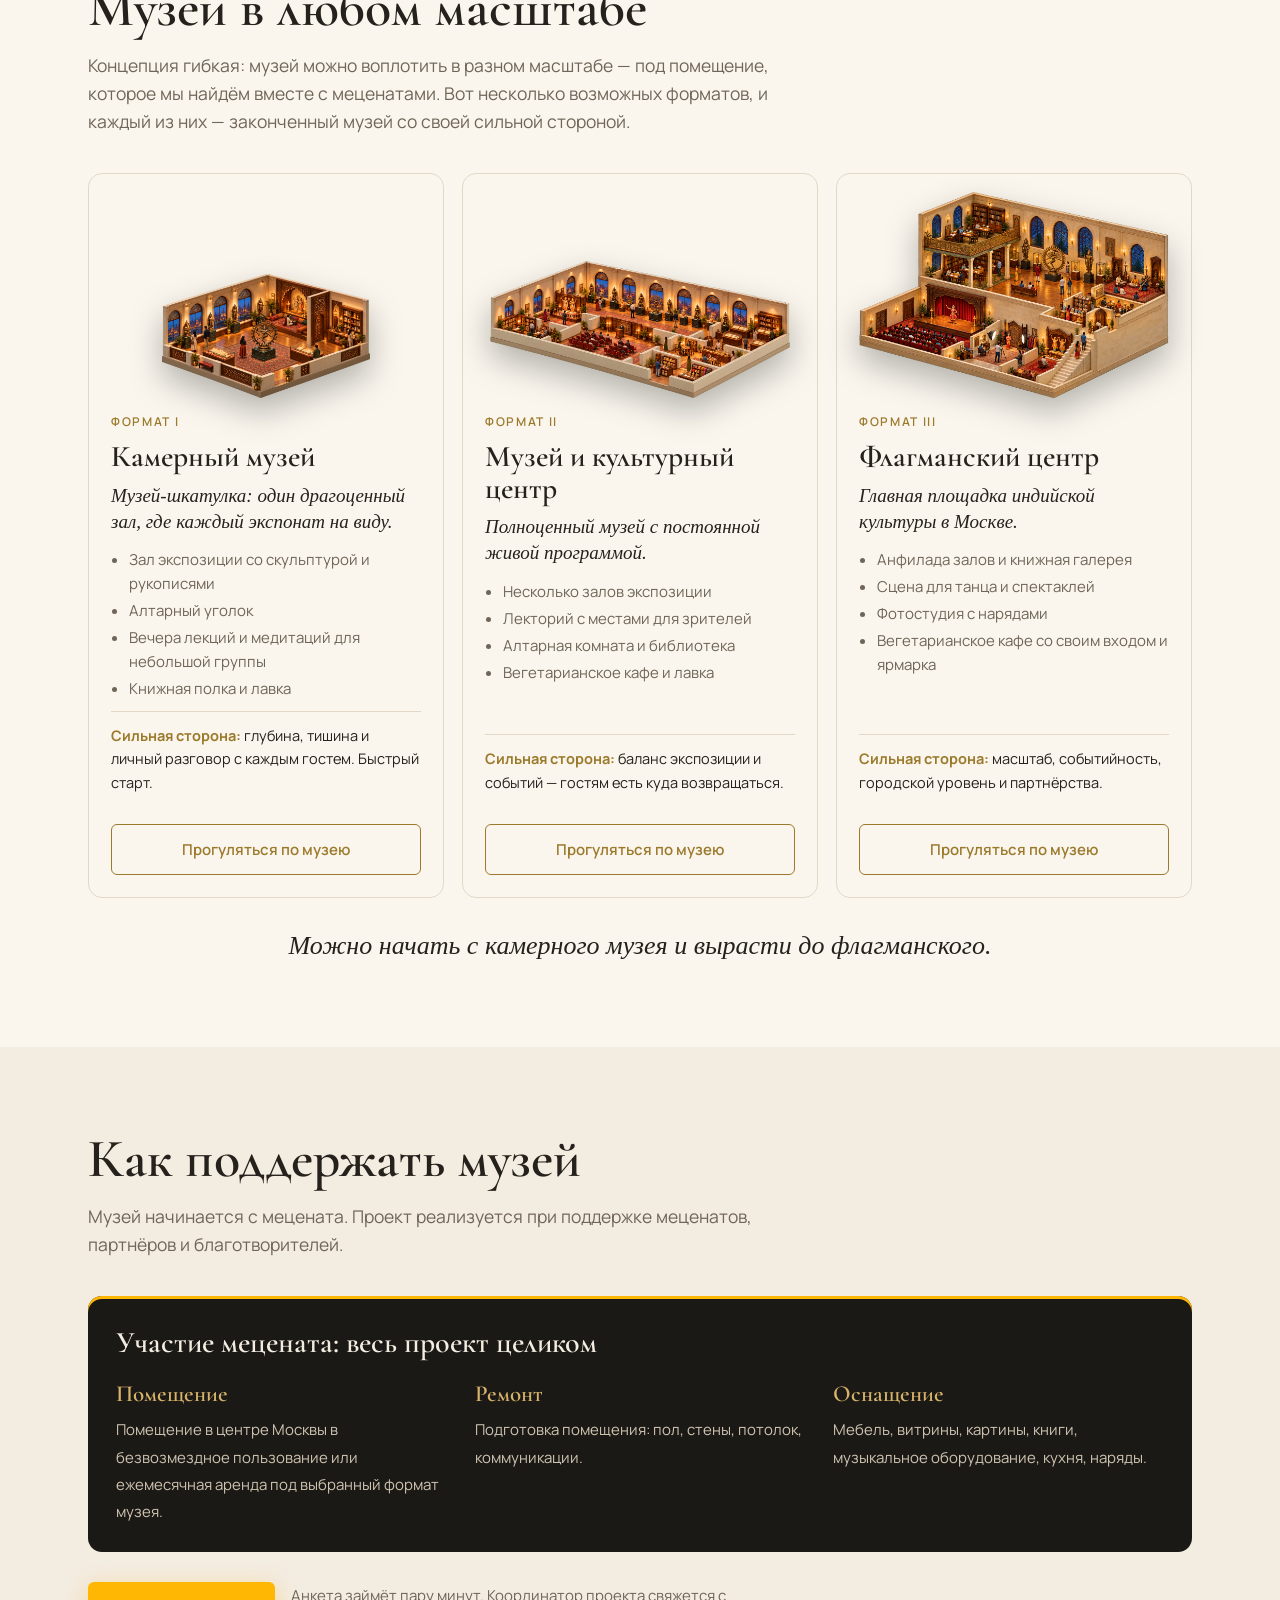
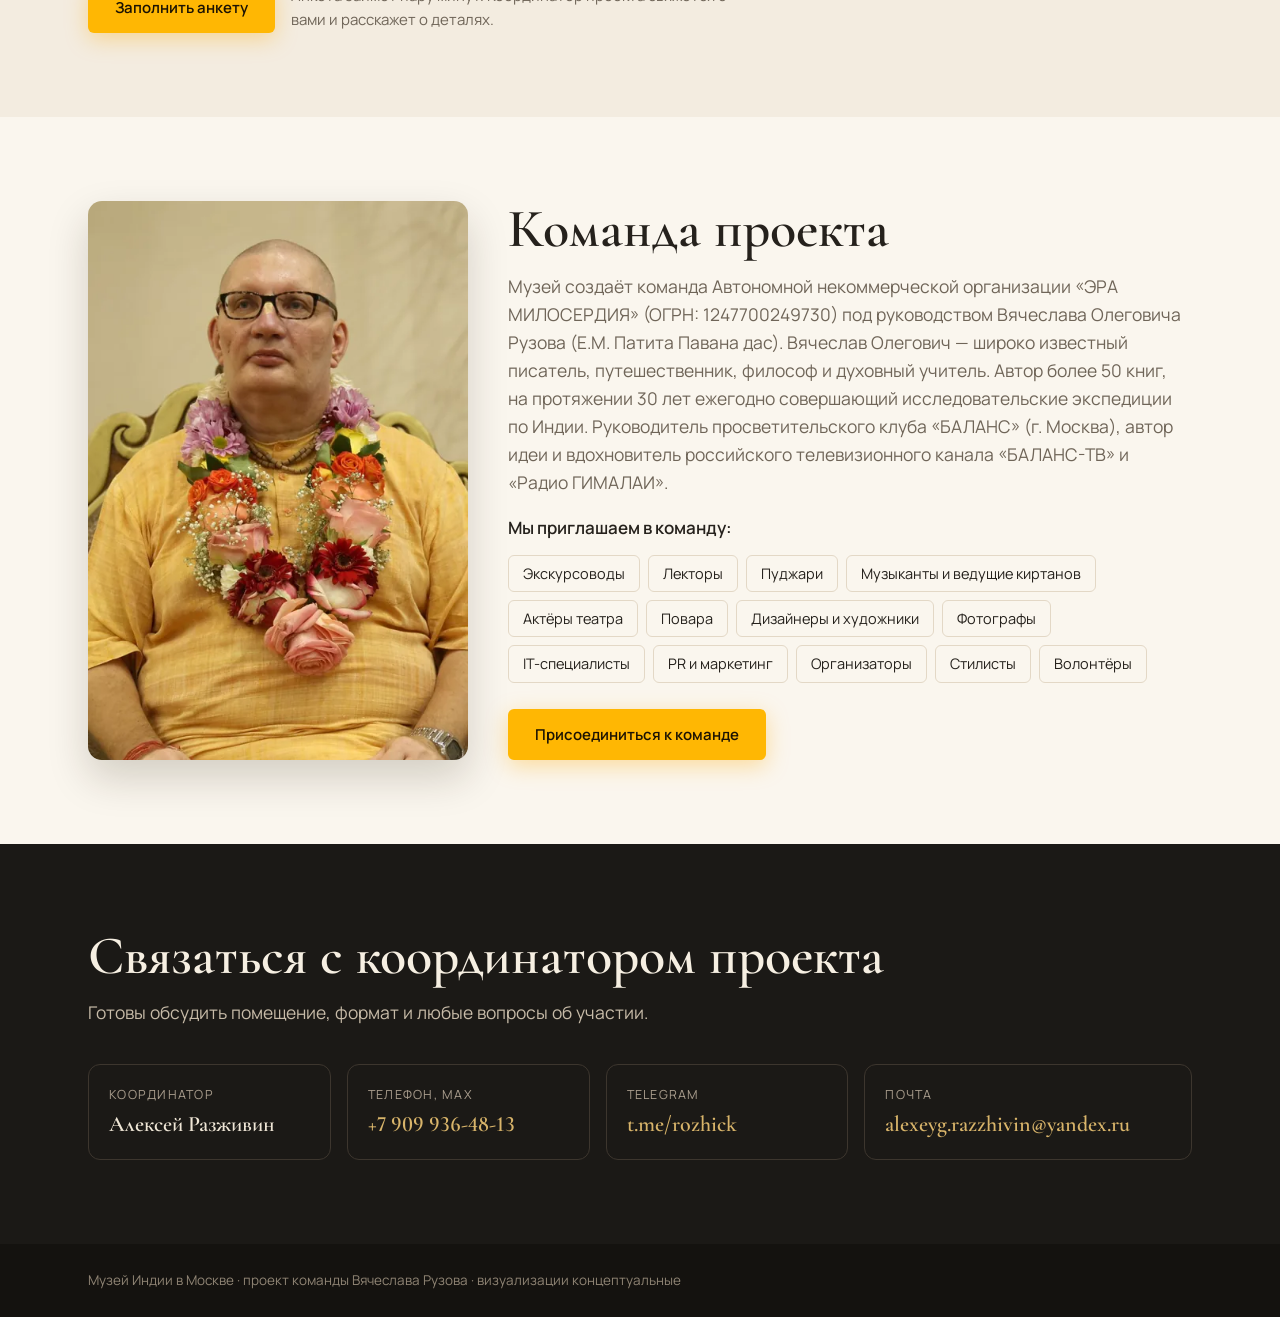
==== commit 81bb522b: "Лотос, тексты миссии, портрет руководителя - Единый объёмный лотос (SVG-символ #lotus-icon) в шапке " ====
--- a/index.html
+++ b/index.html
@@ -25,7 +25,7 @@
 .hero::after{content:"";position:absolute;inset:0;pointer-events:none;background:linear-gradient(90deg,rgba(12,10,8,.74) 0%,rgba(12,10,8,.34) 32%,rgba(12,10,8,0) 56%),linear-gradient(180deg,rgba(12,10,8,.55) 0%,rgba(12,10,8,0) 22%,rgba(12,10,8,0) 66%,rgba(12,10,8,.62) 100%)}
 .top{position:absolute;z-index:3;top:0;left:0;right:0;display:flex;align-items:center;gap:18px;padding:18px max(20px,env(safe-area-inset-right,0px)) 18px max(20px,env(safe-area-inset-left,0px))}
 .logo{display:flex;align-items:center;gap:10px;font:600 25px/1 var(--f-d);letter-spacing:.02em;text-decoration:none}
-.logo svg{width:32px;height:17px;color:var(--brass-l)}
+.logo svg{width:34px;height:21px}
 .menu{display:flex;gap:24px;margin-left:auto;font-size:14px;letter-spacing:.04em}
 .menu a{text-decoration:none;opacity:.88}
 .menu a:hover{opacity:1;color:var(--brass-l)}
@@ -46,7 +46,7 @@
 section.alt{background:var(--ivory)}
 h2{font:600 clamp(34px,4.6vw,54px)/1.05 var(--f-d);margin:0 0 14px;text-wrap:balance}
 .sub{color:var(--mute);max-width:62ch;margin:0 0 38px;font-size:17.5px}
-.lotus{display:block;width:44px;height:22px;margin-bottom:14px;color:var(--brass)}
+.lotus{display:block;width:58px;height:36px;margin-bottom:12px}
 .mission{display:grid;grid-template-columns:minmax(0,1.1fr) minmax(0,1fr);gap:48px;align-items:center}
 .mission blockquote{margin:0;font:500 italic clamp(24px,2.6vw,32px)/1.3 var(--f-d);color:var(--ink);border-left:2px solid var(--brass);padding-left:22px}
 .pillars{list-style:none;margin:0;padding:0;display:grid;gap:14px}
@@ -125,10 +125,13 @@
 .cta-row{display:flex;flex-wrap:wrap;align-items:center;gap:16px;margin-top:30px}
 .cta-row p{margin:0;color:var(--mute);font-size:15px;max-width:52ch}
 /* команда */
-.leader{display:grid;grid-template-columns:300px minmax(0,1fr);gap:40px;align-items:center}
+.leader{display:grid;grid-template-columns:380px minmax(0,1fr);gap:40px;align-items:stretch}
+.leader .ph.photo{aspect-ratio:auto;position:relative}
+.leader .ph.photo img{position:absolute;inset:0}
+.leader .btn{display:flex;width:max-content}
 .ph{aspect-ratio:4/5;border-radius:14px;border:1px dashed var(--brass);display:grid;place-items:center;text-align:center;color:var(--mute);font-size:14px;padding:20px;background:repeating-linear-gradient(45deg,transparent 0 12px,rgba(156,122,44,.06) 12px 24px)}
 .ph.photo{display:block;padding:0;border:0;background:none;overflow:hidden;box-shadow:0 18px 40px rgba(40,25,8,.18)}
-.ph.photo img{display:block;width:100%;height:100%;object-fit:cover}
+.ph.photo img{display:block;width:100%;height:100%;object-fit:cover;object-position:50% 18%}
 .todo{display:inline-block;background:var(--saffron);color:#fff;font-size:11.5px;font-weight:600;letter-spacing:.06em;text-transform:uppercase;border-radius:4px;padding:2px 7px;vertical-align:middle}
 .roles{display:flex;flex-wrap:wrap;gap:8px;margin:0 0 26px;padding:0;list-style:none}
 .roles li{border:1px solid var(--line);border-radius:6px;padding:6px 14px;font-size:14.5px;background:var(--paper)}
@@ -145,11 +148,33 @@
 .cbox small{display:block;color:#a99d8d;font-size:12.5px;letter-spacing:.1em;text-transform:uppercase;margin-bottom:6px}
 .cbox b{font:600 22px var(--f-d)}
 footer{background:#14120f;color:#8f8474;font-size:13.5px;padding-block:26px}
-@media (max-width:980px){.ways{grid-template-columns:1fr;gap:18px}.formats{grid-template-columns:1fr}.mission{grid-template-columns:1fr;gap:28px}}
+@media (max-width:980px){.leader{grid-template-columns:1fr;gap:28px}.leader .ph.photo{aspect-ratio:4/5;max-width:300px}.ways{grid-template-columns:1fr;gap:18px}.formats{grid-template-columns:1fr}.mission{grid-template-columns:1fr;gap:28px}}
 @media (max-width:760px){.menu{display:none}.hero-text{max-width:none;right:max(20px,env(safe-area-inset-right,0px))}.hero-media,.hero-video{object-position:66% 50%}
-  .hall,.hall.w{grid-column:span 12;min-height:220px}.leader{grid-template-columns:1fr}.ph{max-width:260px}section{padding-block:60px}}
+  .hall,.hall.w{grid-column:span 12;min-height:220px}.leader{grid-template-columns:1fr}.ph{max-width:260px}.leader .ph.photo{aspect-ratio:4/5}section{padding-block:60px}}
 @media (prefers-reduced-motion:reduce){html{scroll-behavior:auto}.hall img{transition:none}}
 </style></head><body>
+<svg width="0" height="0" style="position:absolute" aria-hidden="true" focusable="false"><defs>
+<linearGradient id="lt-back" x1="0" y1="0" x2="0" y2="1"><stop offset="0" stop-color="#d4ae5f"/><stop offset="1" stop-color="#80611f"/></linearGradient>
+<linearGradient id="lt-mid" x1="0" y1="0" x2="0" y2="1"><stop offset="0" stop-color="#ecd08c"/><stop offset="1" stop-color="#a07c2e"/></linearGradient>
+<linearGradient id="lt-front" x1="0" y1="0" x2="0" y2="1"><stop offset="0" stop-color="#fbebbb"/><stop offset=".55" stop-color="#e2bd6c"/><stop offset="1" stop-color="#b08436"/></linearGradient>
+<symbol id="lotus-icon" viewBox="0 0 64 40">
+<g stroke="#6b4f18" stroke-width=".7" stroke-linejoin="round" stroke-opacity=".75">
+<g id="lt-half">
+<path d="M31 35.5C22.6 39 10.6 39.2 2.4 33.8c8.4-3.4 20.6-2.8 28.6 1.7Z" fill="url(#lt-back)"/>
+<path d="M30.6 35C19.4 36 8.8 30 5 18.8c10.8.2 20.8 6.8 25.6 16.2Z" fill="url(#lt-mid)"/>
+<path d="M31.6 34.5C26 28 24.2 17 26.4 6.6c4.6 5.6 6.4 16 5.2 27.9Z" fill="url(#lt-back)"/>
+<path d="M31.3 35C21.6 32 16.2 20.6 18.6 8.4c8.2 5 13.9 15.4 12.7 26.6Z" fill="url(#lt-mid)"/>
+</g>
+<use href="#lt-half" transform="matrix(-1 0 0 1 64 0)"/>
+<path d="M32 35.6C24.4 28.4 23.8 14.8 32 3c8.2 11.8 7.6 25.4 0 32.6Z" fill="url(#lt-front)"/>
+</g>
+<g fill="none" stroke="#fff4d2" stroke-width=".55" stroke-linecap="round" stroke-opacity=".6">
+<path d="M32 33C31.2 25 31.2 14.5 32 7.2"/>
+<path id="lt-veins" d="M30.3 32.4C24.4 27.4 20.6 19.4 19.8 12.2M29.4 33.6C21.4 31.4 13.2 27 8 20.8M29.8 35.7C21.6 36.8 12.4 36.2 5 33.9"/>
+<use href="#lt-veins" transform="matrix(-1 0 0 1 64 0)"/>
+</g>
+</symbol>
+</defs></svg>
 
 <header class="hero" id="glavnaya">
   <picture>
@@ -158,7 +183,7 @@
   </picture>
   <video class="hero-video" id="hero-video" data-base="assets/video/hero-loop" muted playsinline loop preload="auto" hidden></video>
   <div class="top">
-    <a class="logo" href="#glavnaya"><svg viewBox="0 0 44 22" aria-hidden="true"><path d="M22 2c3 4 4 8 0 18C18 10 19 6 22 2Zm0 18C16 13 9 11 3 12c4 5 11 8 19 8Zm0 0c6-7 13-9 19-8-4 5-11 8-19 8Z" fill="none" stroke="currentColor" stroke-width="1.5" stroke-linejoin="round"/></svg>Музей Индии</a>
+    <a class="logo" href="#glavnaya"><svg viewBox="0 0 64 40" aria-hidden="true"><use href="#lotus-icon"/></svg>Музей Индии</a>
     <nav class="menu" aria-label="Разделы"><a href="#missiya">Миссия</a><a href="#zaly">Залы</a><a href="#formaty">Форматы</a><a href="#podderzhka">Как поддержать</a><a href="#kontakty">Контакты</a></nav>
   </div>
   <div class="hero-text">
@@ -172,15 +197,15 @@
 <section id="missiya">
   <div class="wrap mission">
     <div>
-      <svg class="lotus" viewBox="0 0 44 22" aria-hidden="true"><path d="M22 2c3 4 4 8 0 18C18 10 19 6 22 2Zm0 18C16 13 9 11 3 12c4 5 11 8 19 8Zm0 0c6-7 13-9 19-8-4 5-11 8-19 8ZM22 20c-3-6-8-10-14-12 2 6 7 10 14 12Zm0 0c3-6 8-10 14-12-2 6-7 10-14 12Z" fill="none" stroke="currentColor" stroke-width="1.3" stroke-linejoin="round"/></svg>
+      <svg class="lotus" viewBox="0 0 64 40" aria-hidden="true"><use href="#lotus-icon"/></svg>
       <h2>Миссия музея</h2>
       <p class="sub" style="margin-bottom:24px">Знакомить людей с культурой, историей, философией и духовными традициями Индии. Проект способен стать одним из культурных центров столицы, укрепить международные связи и сделать жизнь многих людей ярче и счастливее.</p>
       <blockquote>«Музей, в котором Индию не только рассматривают за стеклом, а проживают».</blockquote>
     </div>
     <ul class="pillars">
       <li><i>1</i><div><b>Постоянная экспозиция</b><span>Скульптура, древние рукописи, музыка, танец и ремёсла — все виды традиционной культуры Индии.</span></div></li>
-      <li><i>2</i><div><b>Классические индийские танцы и театральные спектакли</b></div></li>
-      <li><i>3</i><div><b>Лекторий и живые программы</b><span>Знакомство с традиционными индийскими писаниями, культурные вечера, мантра-медитации, киртаны и камерные спектакли.</span></div></li>
+      <li><i>2</i><div><b>Классические индийские танцы и театральные спектакли</b><span>Танцевальные выступления и сценические постановки по сюжетам индийского эпоса.</span></div></li>
+      <li><i>3</i><div><b>Лекторий и живые программы</b><span>Знакомство с традиционными индийскими писаниями, культурные вечера, совместные медитации, воспевание мантр и бхаджанов.</span></div></li>
       <li><i>4</i><div><b>Книги и традиции</b><span>Книжная галерея, алтарная комната с поклонением Божествам, наряды и фотозоны.</span></div></li>
       <li><i>5</i><div><b>Гостеприимство</b><span>Вегетарианское кафе с индийскими сладостями и ярмарка индийских товаров.</span></div></li>
     </ul>
@@ -269,8 +294,8 @@
 <section id="komanda">
   <div class="wrap leader">
     <picture class="ph photo">
-      <source type="image/webp" srcset="assets/img/rukovoditel-480.webp 480w, assets/img/rukovoditel.webp 800w" sizes="(max-width:760px) 260px, 300px">
-      <img src="assets/img/rukovoditel.jpg" srcset="assets/img/rukovoditel-480.jpg 480w, assets/img/rukovoditel.jpg 800w" sizes="(max-width:760px) 260px, 300px" alt="Вячеслав Рузов, руководитель проекта" loading="lazy">
+      <source type="image/webp" srcset="assets/img/rukovoditel-480.webp 480w, assets/img/rukovoditel.webp 752w" sizes="(max-width:760px) 260px, 380px">
+      <img src="assets/img/rukovoditel.jpg" srcset="assets/img/rukovoditel-480.jpg 480w, assets/img/rukovoditel.jpg 752w" sizes="(max-width:760px) 260px, 380px" alt="Вячеслав Рузов, руководитель проекта" loading="lazy">
     </picture>
     <div>
       <h2>Команда проекта</h2>
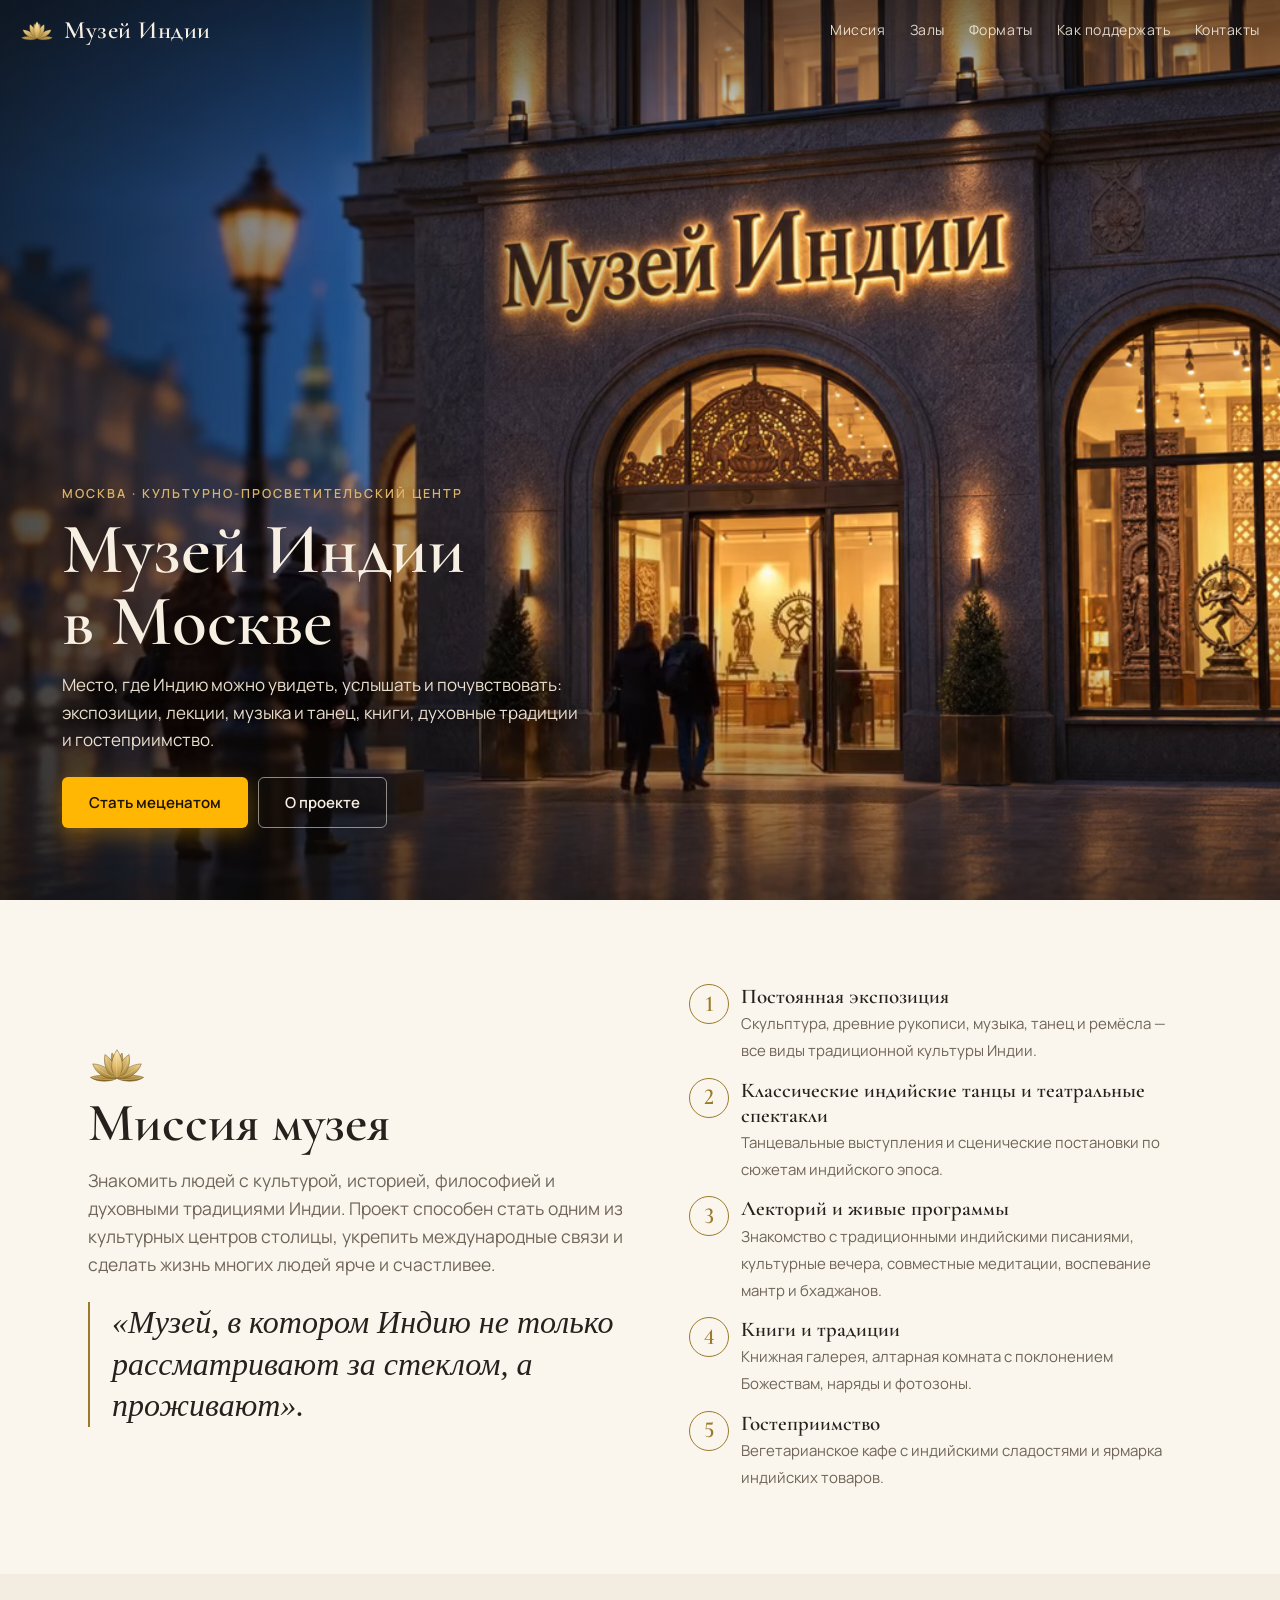
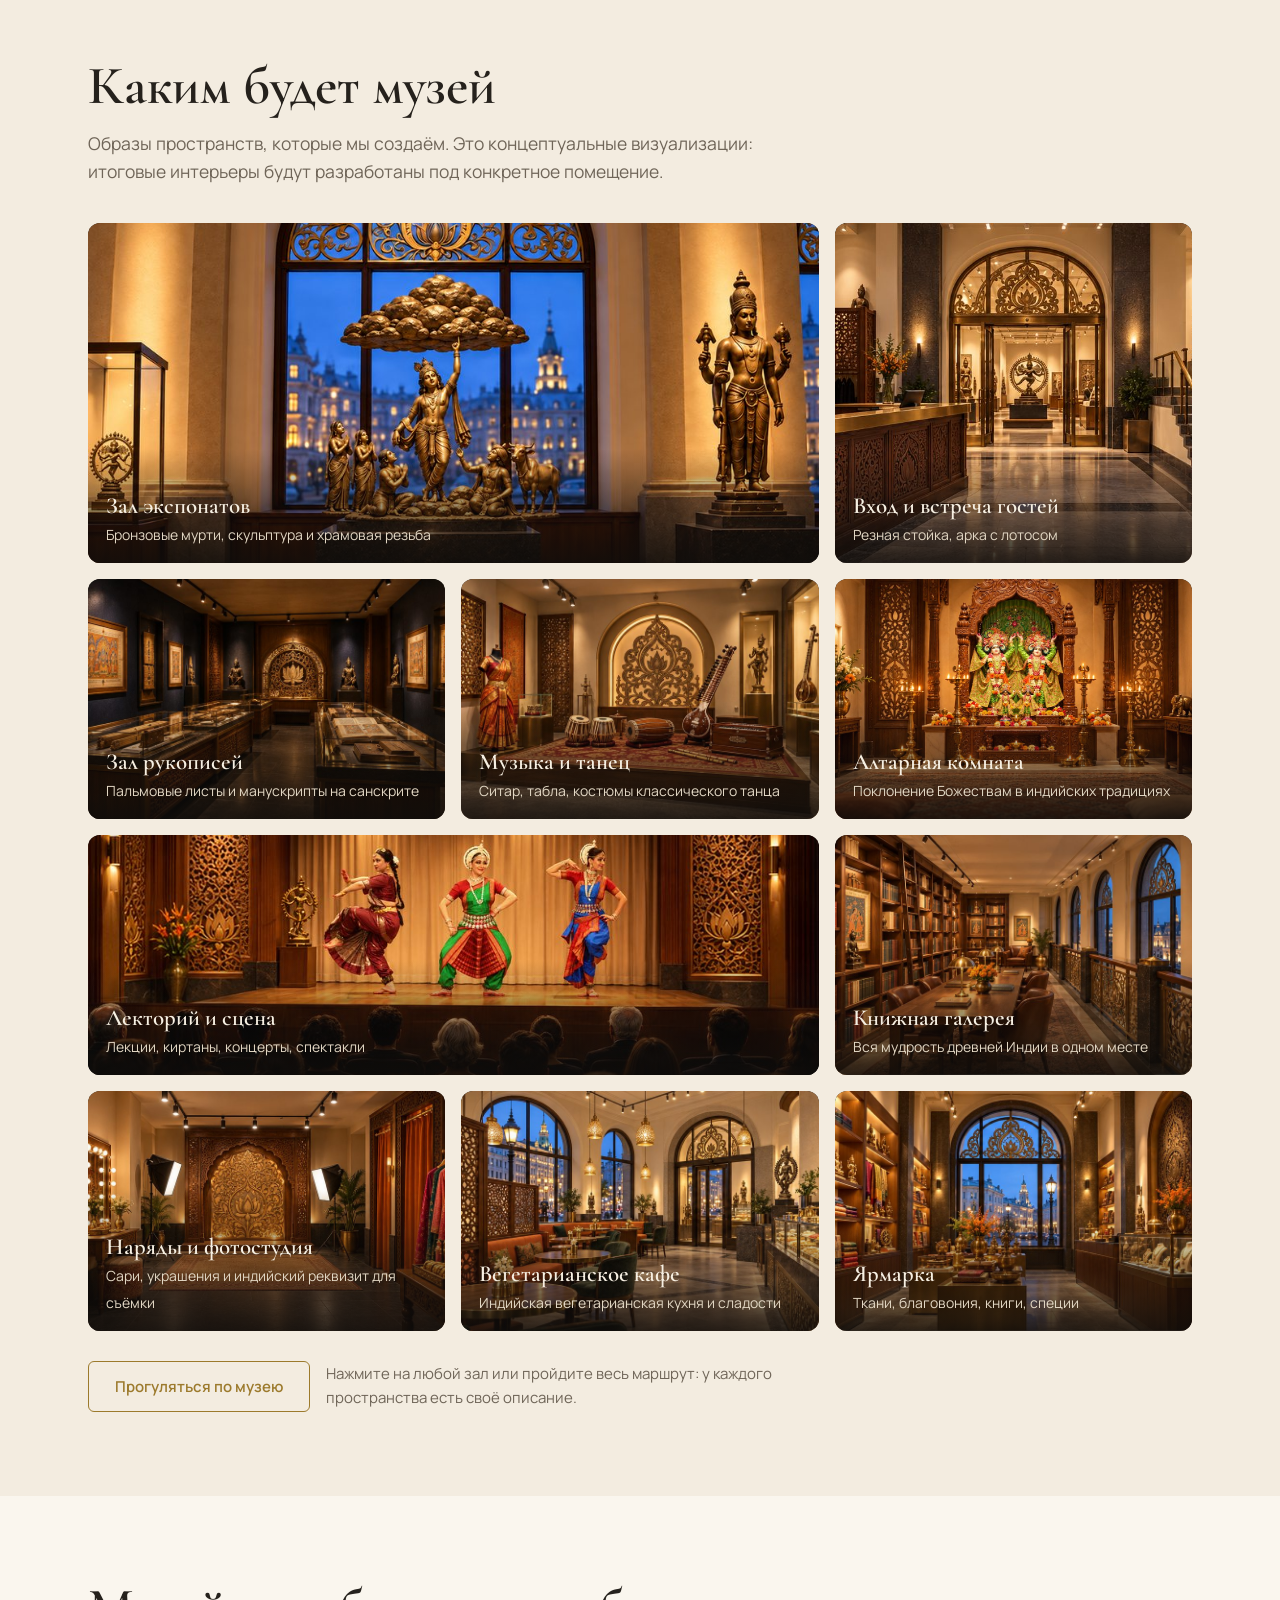
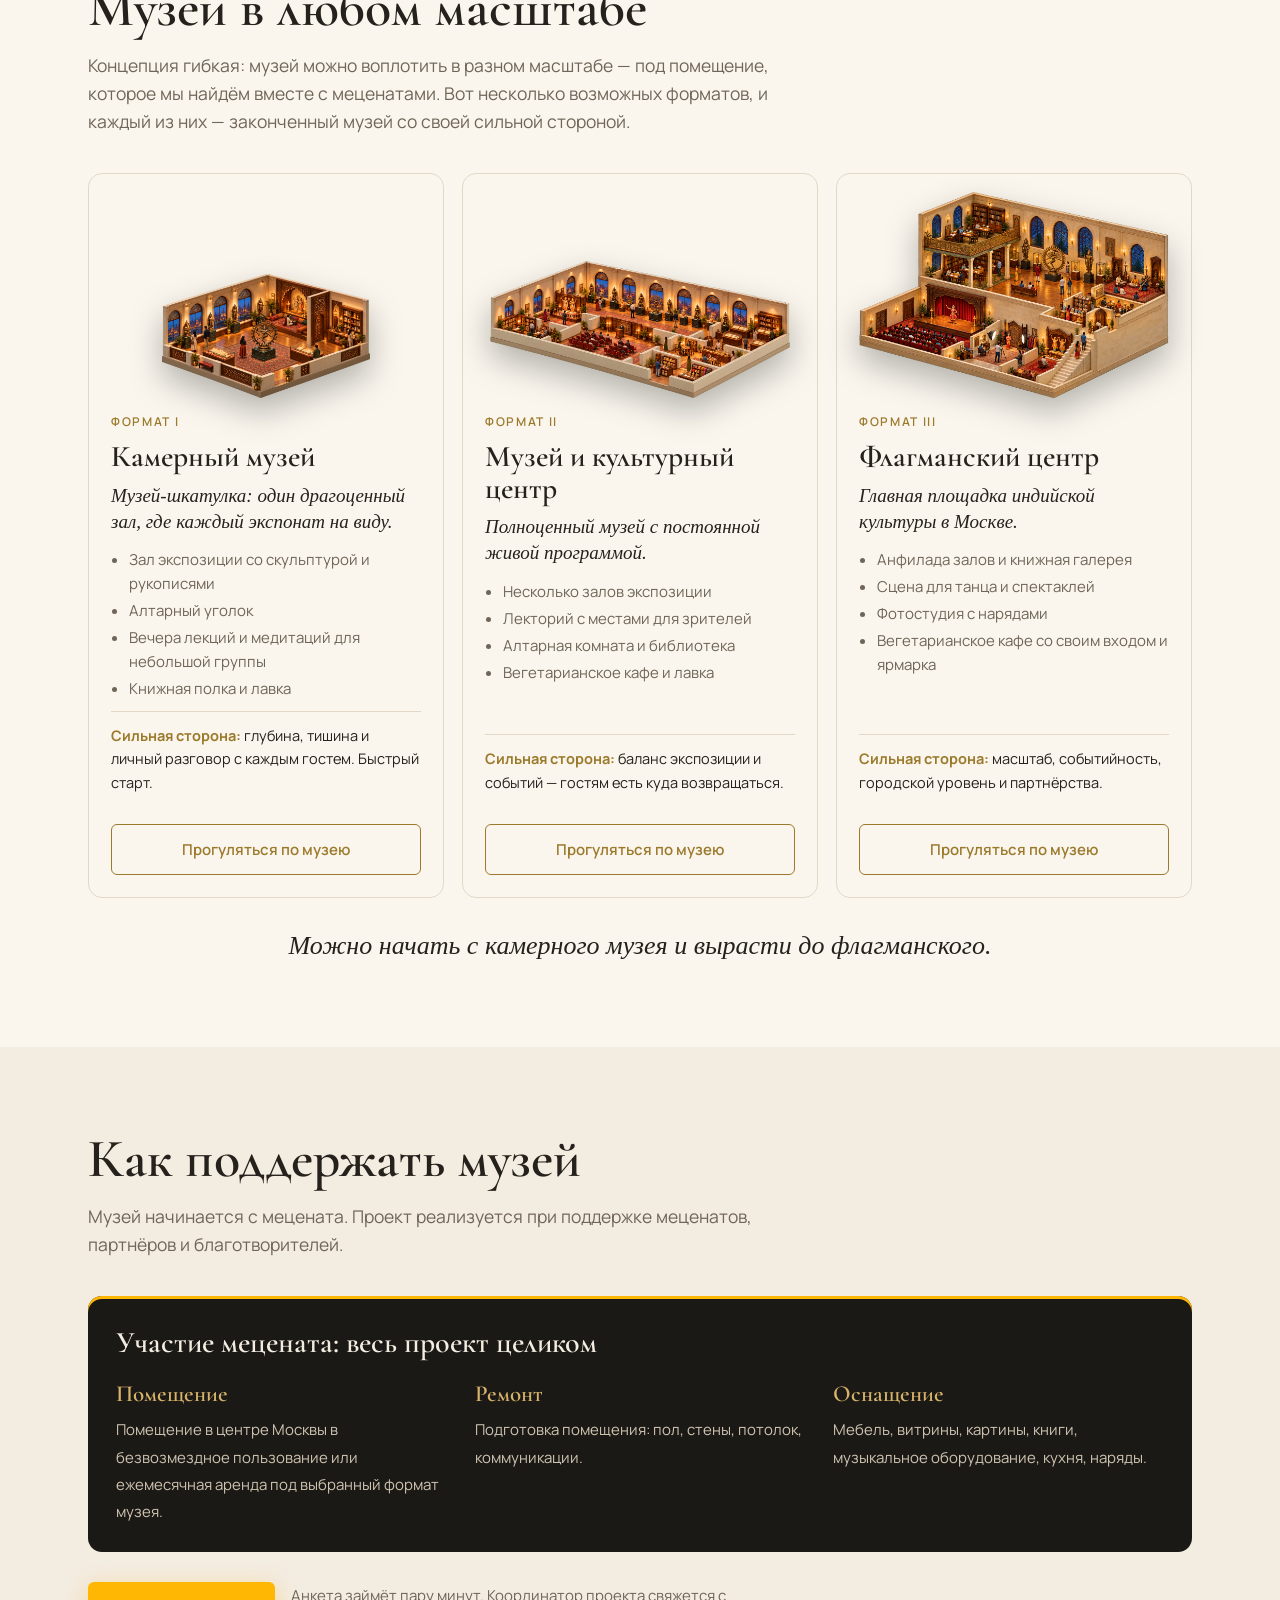
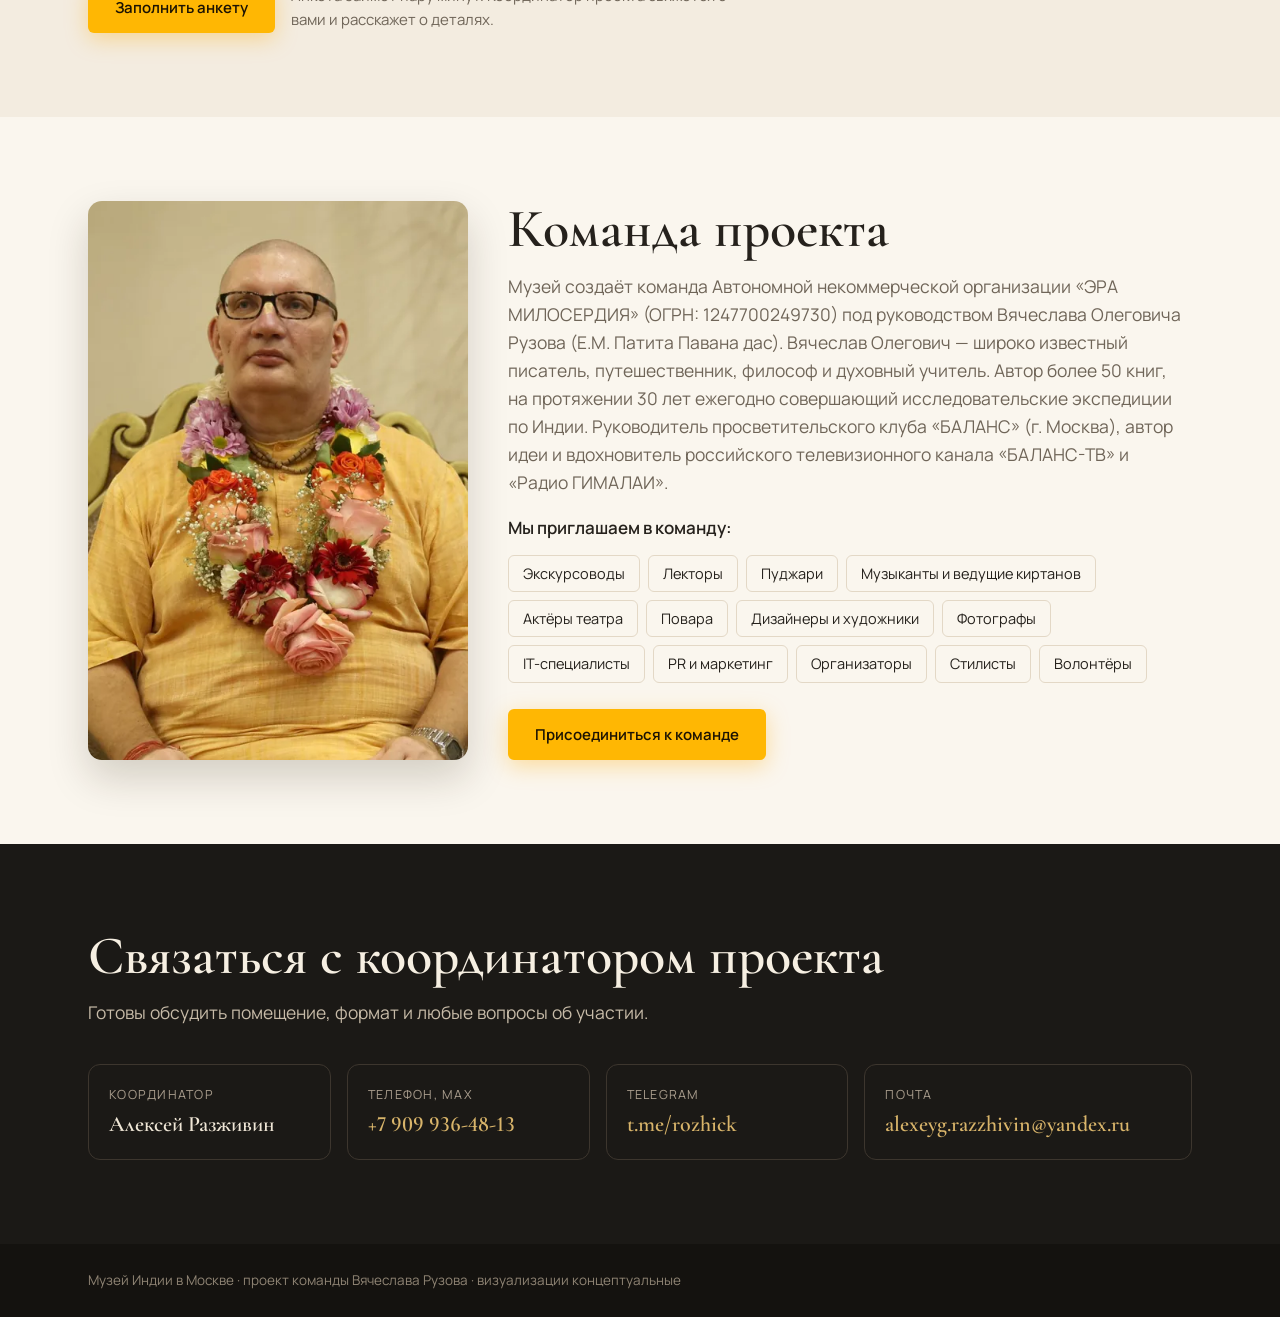
==== commit 893dcdc4: "Главный экран на телефоне: видео сверху, текст на сплошном фоне Co-Authored-By: Claude Opus 5.5 <nor" ====
--- a/index.html
+++ b/index.html
@@ -32,6 +32,7 @@
 /* левый край текста = начало слова «Музей» в логотипе: отступ шапки + значок лотоса 32px + промежуток 10px */
 .hero-text{position:absolute;z-index:2;left:calc(max(20px,env(safe-area-inset-left,0px)) + 42px);bottom:clamp(30px,8vh,80px);max-width:min(520px,44%)}
 .eyebrow{font-size:12.5px;letter-spacing:.16em;text-transform:uppercase;color:var(--brass-l);font-weight:600}
+.eyebrow .nw{white-space:nowrap}
 .hero h1{font:600 clamp(40px,5.6vw,72px)/1 var(--f-d);margin:10px 0 14px;text-wrap:balance}
 .hero p{margin:0 0 24px;font-size:17px;color:#e9dfce;text-shadow:0 1px 12px rgba(0,0,0,.5)}
 .btns{display:flex;flex-wrap:wrap;gap:10px}
@@ -149,8 +150,19 @@
 .cbox b{font:600 22px var(--f-d)}
 footer{background:#14120f;color:#8f8474;font-size:13.5px;padding-block:26px}
 @media (max-width:980px){.leader{grid-template-columns:1fr;gap:28px}.leader .ph.photo{aspect-ratio:4/5;max-width:300px}.ways{grid-template-columns:1fr;gap:18px}.formats{grid-template-columns:1fr}.mission{grid-template-columns:1fr;gap:28px}}
-@media (max-width:760px){.menu{display:none}.hero-text{max-width:none;right:max(20px,env(safe-area-inset-right,0px))}.hero-media,.hero-video{object-position:66% 50%}
+@media (max-width:760px){.menu{display:none}
+  /* телефон: видео — кадр сверху высотой --mh (вывеска и вход целиком), над ним лёгкое затемнение под логотип и подпись;
+     к низу кадр плавно уходит в сплошной фон, на нём заголовок, текст и кнопки */
+  .hero{--mh:clamp(320px,110vw,58svh);height:auto;min-height:0;max-height:none}
+  .hero-media,.hero-video{height:var(--mh);bottom:auto;object-position:70% 50%}
+  .hero::after{bottom:auto;height:var(--mh);background:linear-gradient(180deg,rgba(12,10,8,.72) 0,rgba(12,10,8,.5) 52px,rgba(12,10,8,0) 108px),linear-gradient(180deg,rgba(20,18,15,0) 52%,rgba(20,18,15,.12) 62%,rgba(20,18,15,.4) 74%,rgba(20,18,15,.72) 85%,rgba(20,18,15,.93) 94%,#14120f 100%)}
+  .hero-text{position:relative;left:auto;right:auto;bottom:auto;max-width:none;padding:calc(var(--mh) - 18px) max(20px,env(safe-area-inset-right,0px)) 40px max(20px,env(safe-area-inset-left,0px))}
+  .hero .eyebrow{position:absolute;top:54px;left:max(20px,env(safe-area-inset-left,0px));right:max(20px,env(safe-area-inset-right,0px));font-size:11px;line-height:1.5;letter-spacing:.12em;text-shadow:0 1px 8px rgba(0,0,0,.75)}
+  .hero h1{margin-top:0}
+  .hero p{font-size:15px;line-height:1.45;margin-bottom:22px;text-shadow:none}
+  .hero .btn{padding-inline:22px}
   .hall,.hall.w{grid-column:span 12;min-height:220px}.leader{grid-template-columns:1fr}.ph{max-width:260px}.leader .ph.photo{aspect-ratio:4/5}section{padding-block:60px}}
+@media (max-width:370px){.hero .eyebrow{font-size:10.5px;letter-spacing:.1em}}
 @media (prefers-reduced-motion:reduce){html{scroll-behavior:auto}.hall img{transition:none}}
 </style></head><body>
 <svg width="0" height="0" style="position:absolute" aria-hidden="true" focusable="false"><defs>
@@ -187,7 +199,7 @@
     <nav class="menu" aria-label="Разделы"><a href="#missiya">Миссия</a><a href="#zaly">Залы</a><a href="#formaty">Форматы</a><a href="#podderzhka">Как поддержать</a><a href="#kontakty">Контакты</a></nav>
   </div>
   <div class="hero-text">
-    <div class="eyebrow">Москва · культурно-просветительский центр</div>
+    <div class="eyebrow">Москва · <span class="nw">культурно-просветительский центр</span></div>
     <h1>Музей Индии в Москве</h1>
     <p>Место, где Индию можно увидеть, услышать и почувствовать: экспозиции, лекции, музыка и танец, книги, духовные традиции и гостеприимство.</p>
     <div class="btns"><a class="btn gold" href="#podderzhka">Стать меценатом</a><a class="btn line" href="#missiya">О проекте</a></div>
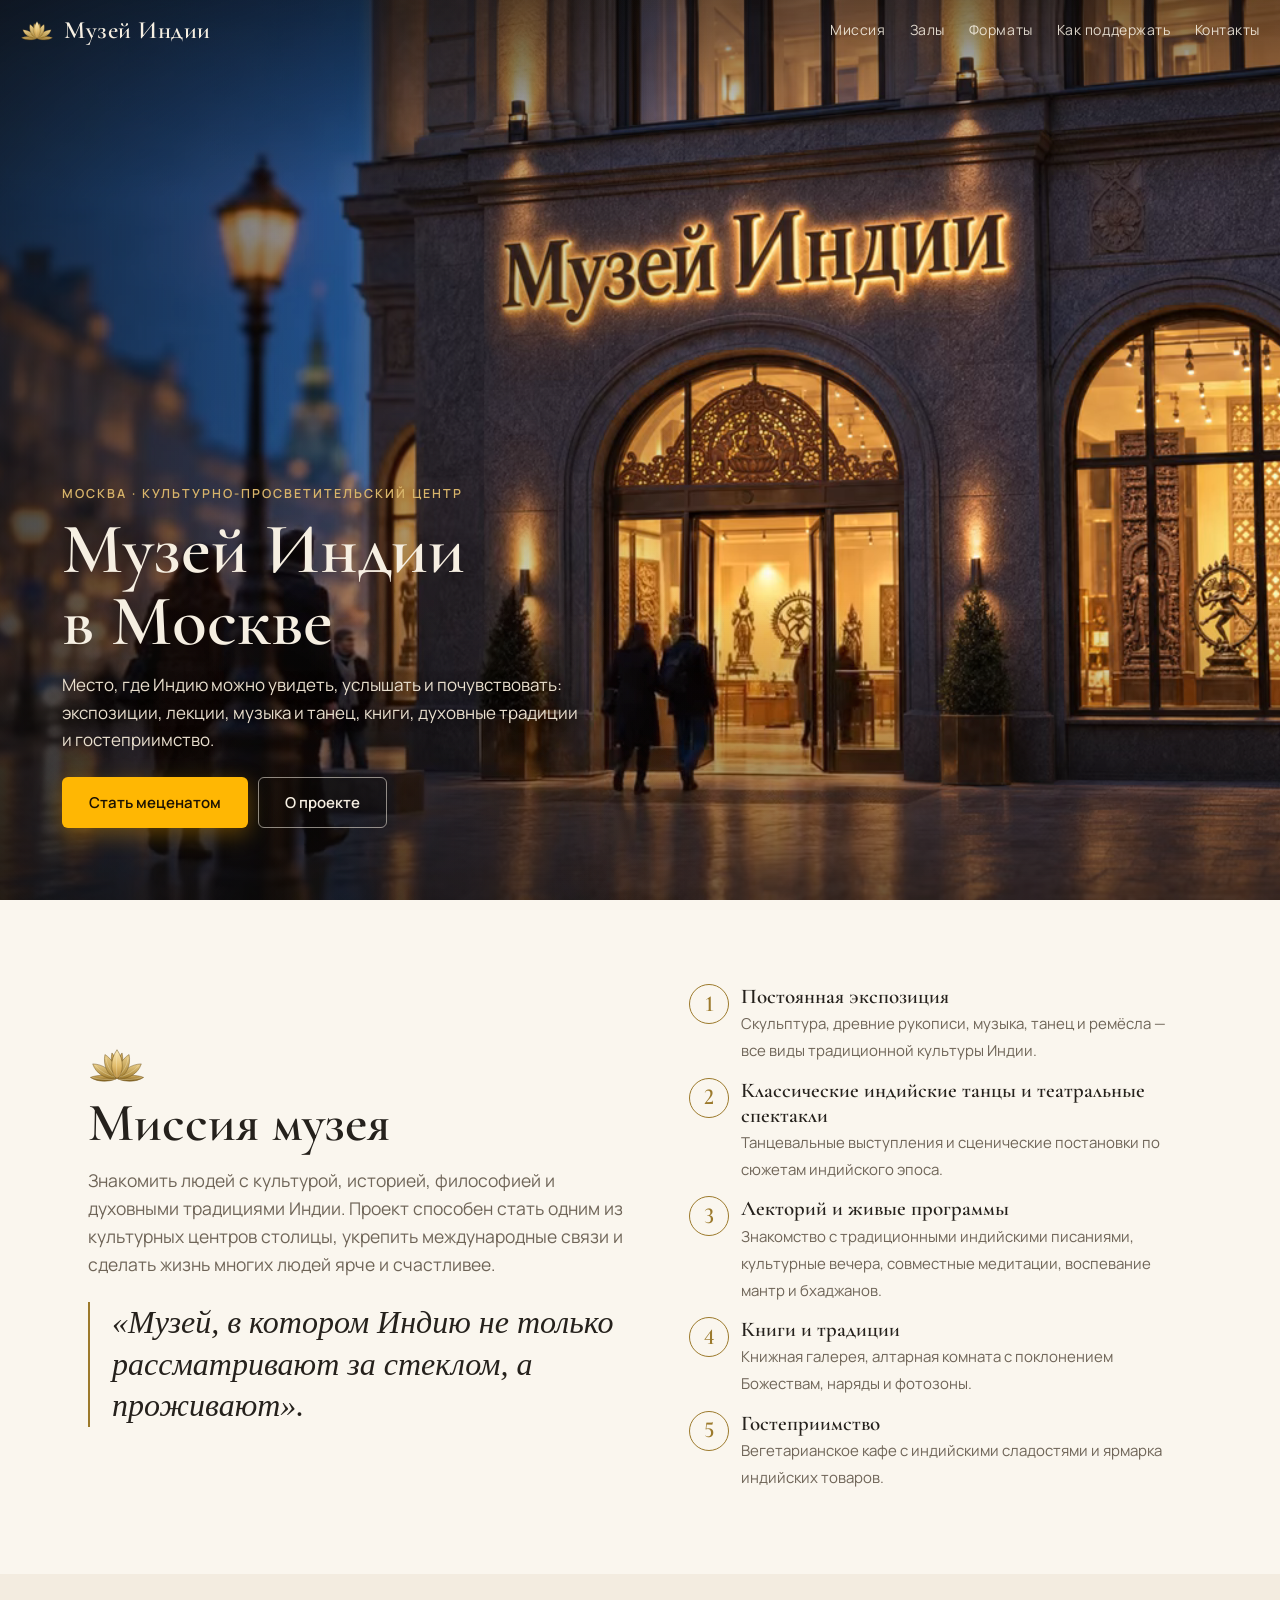
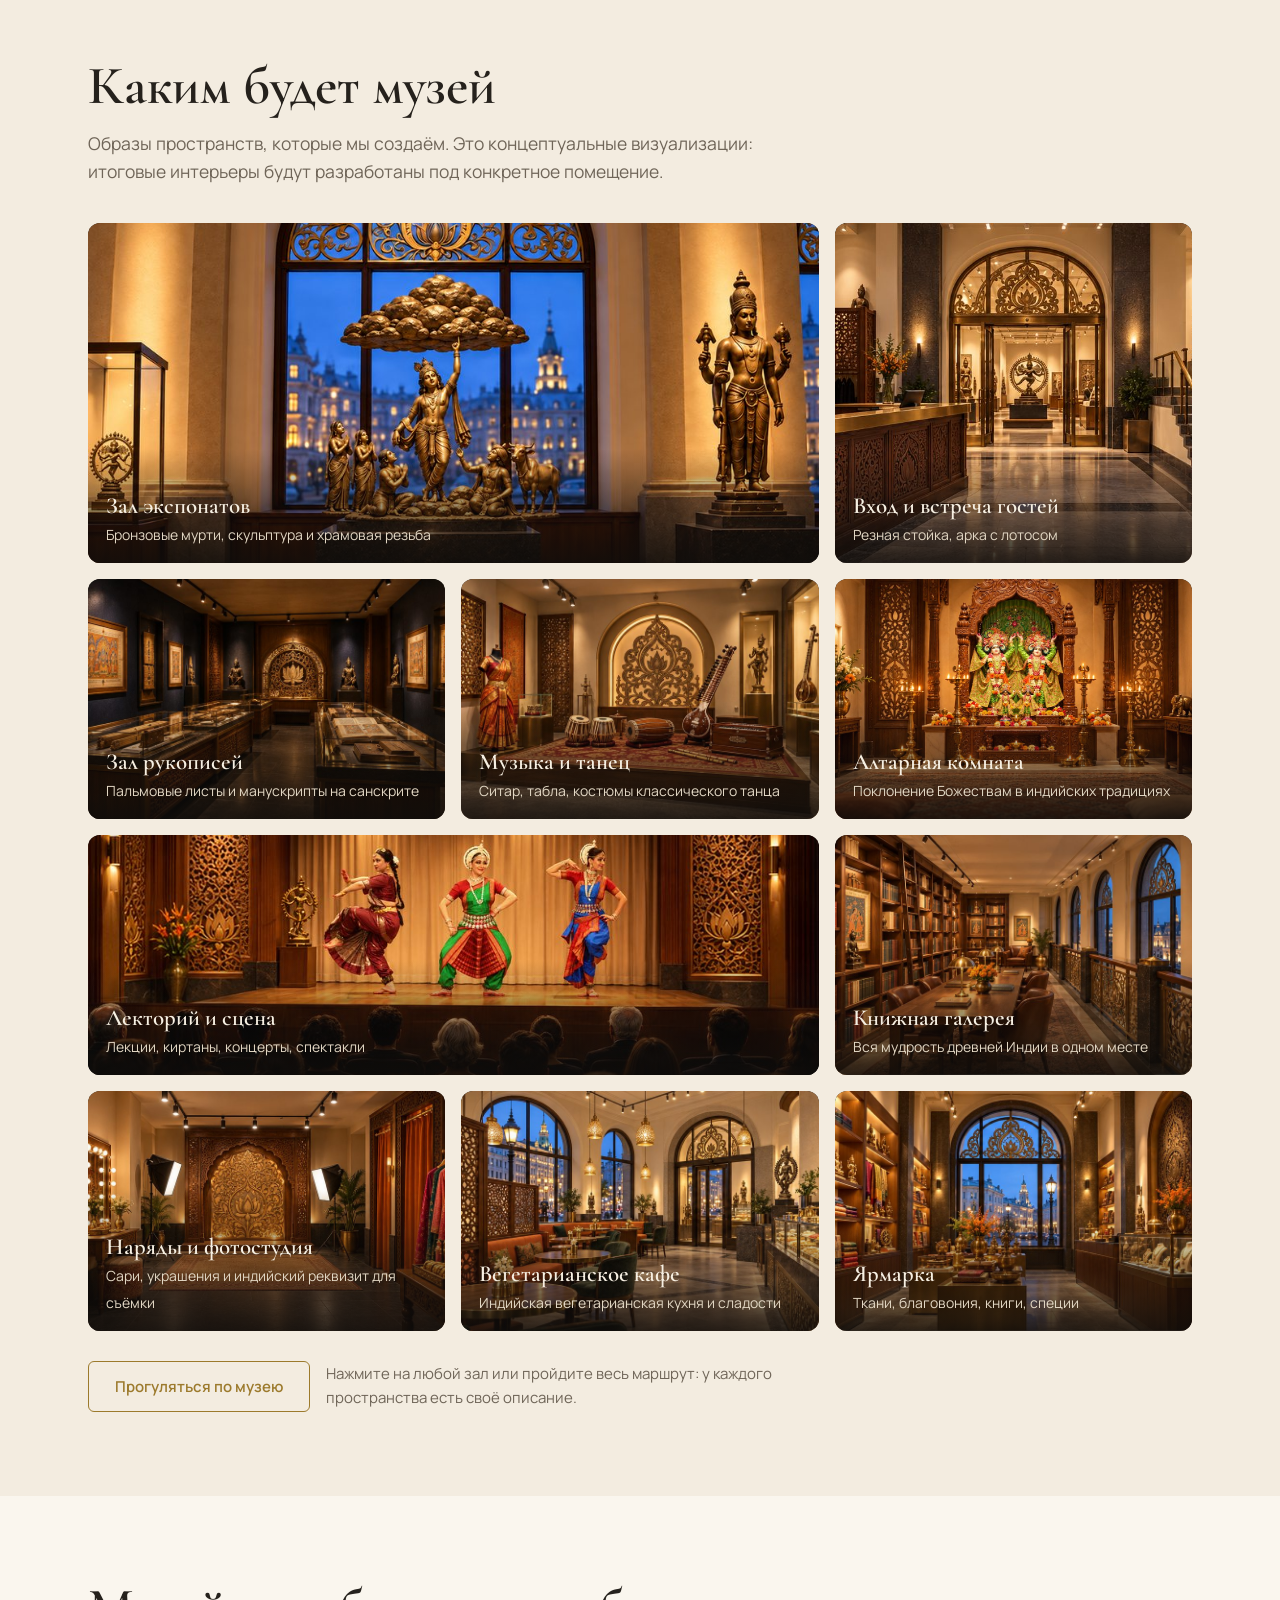
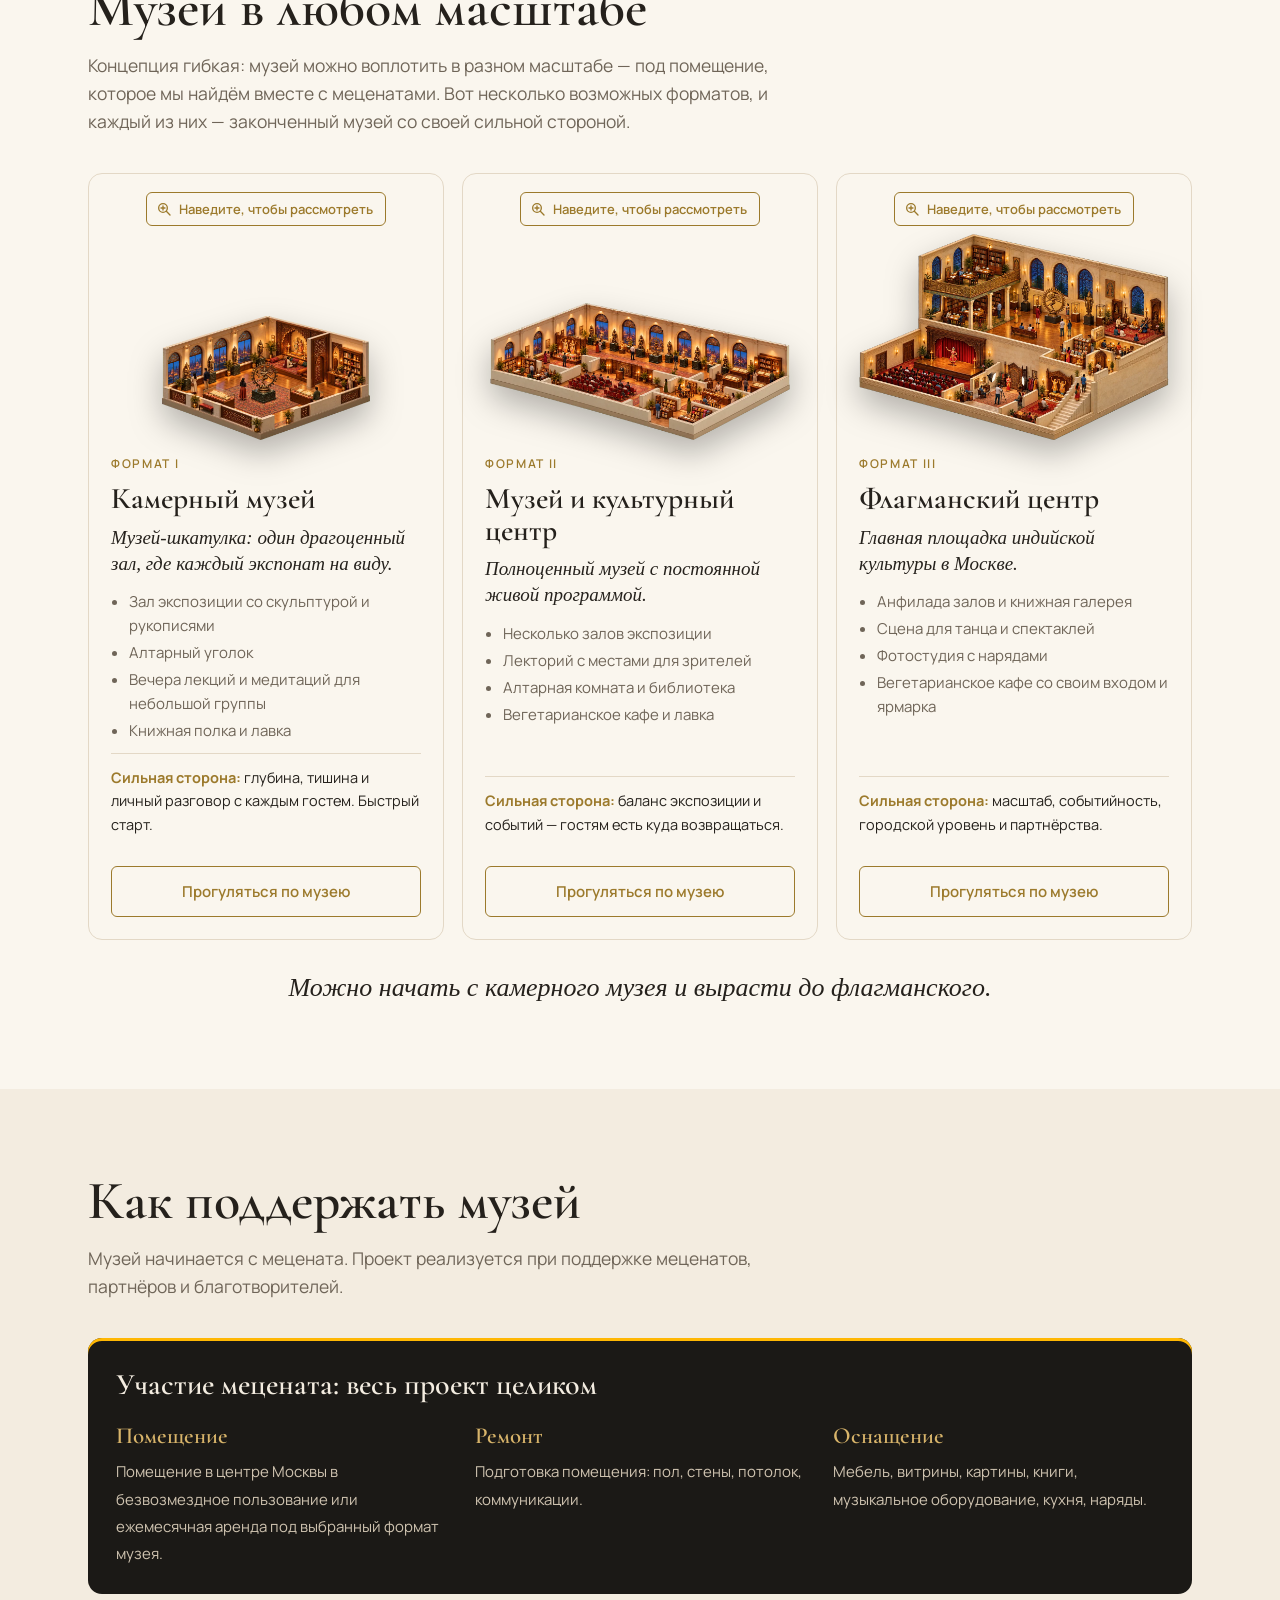
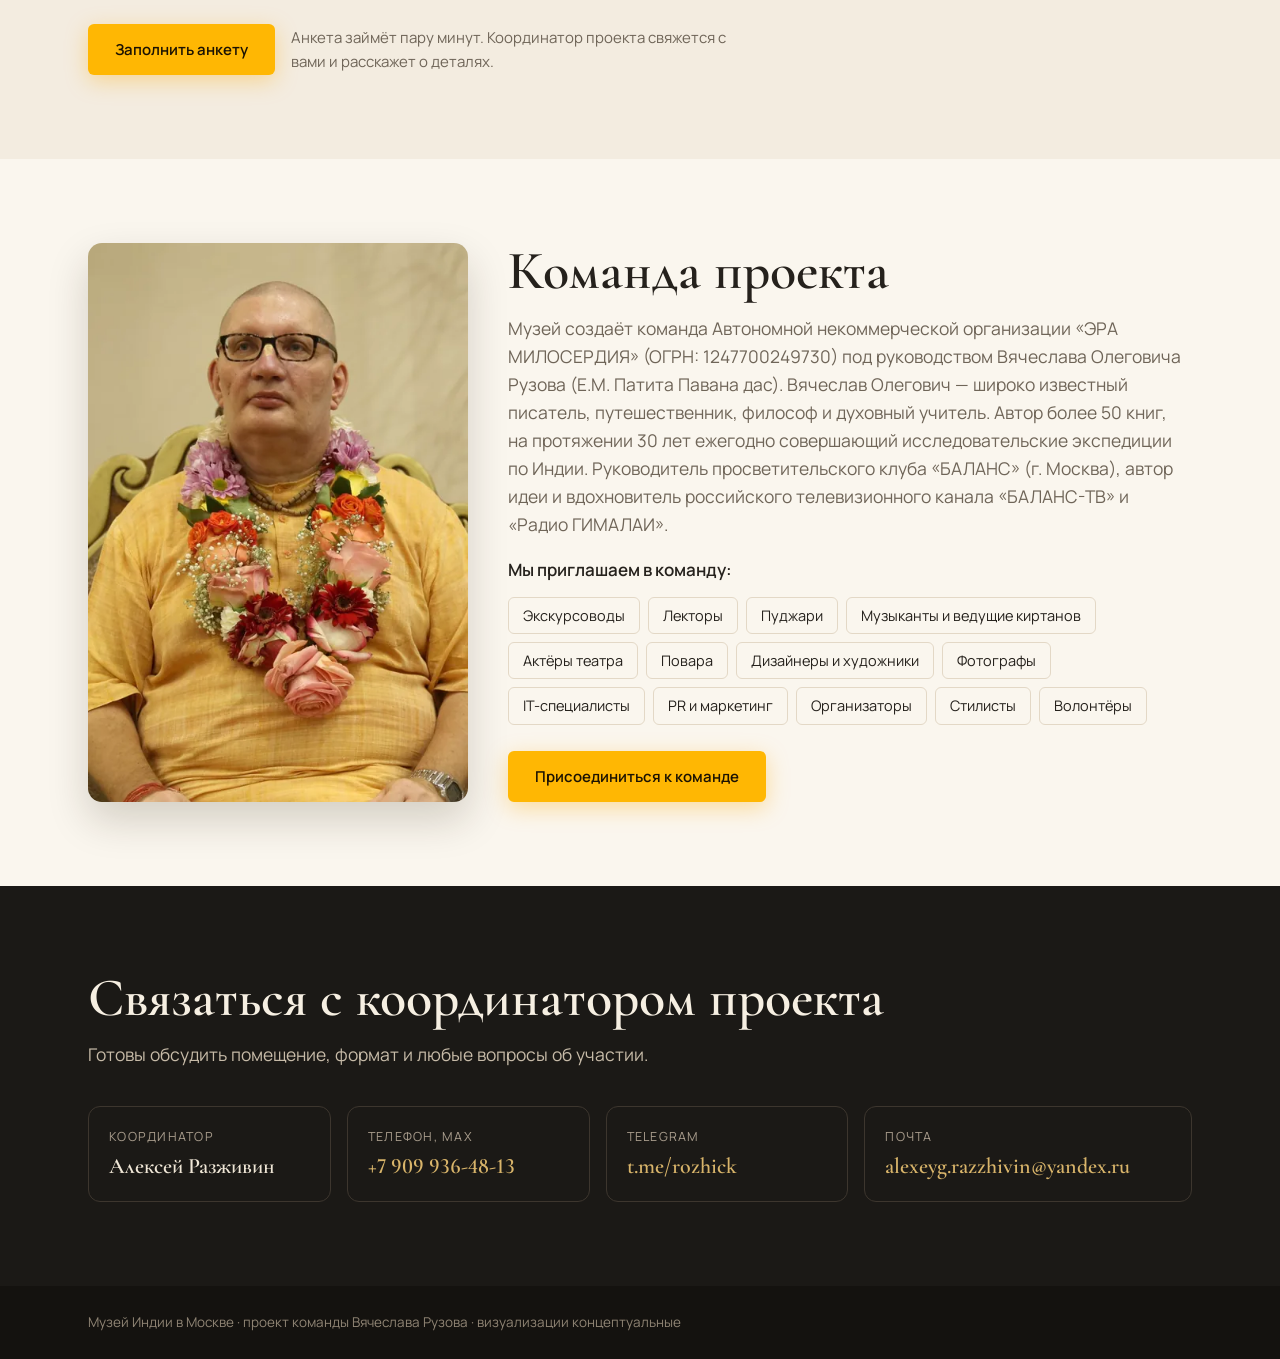
==== commit ed5e5c2f: "Форматы: крупные модели грузятся заранее, подсказка «Наведите, чтобы рассмотреть» Крупные модели нач" ====
--- a/index.html
+++ b/index.html
@@ -67,9 +67,26 @@
 .hall span{font-size:14px;color:#e2d7c4}
 /* форматы */
 /* миниатюры форматов вырезаны на прозрачном фоне и лежат прямо на карточке */
-.fmt>img{width:100%;height:auto;aspect-ratio:3/2;object-fit:contain;object-position:center bottom;display:block;margin:-6px 0 4px;filter:drop-shadow(0 14px 16px rgba(0,0,0,.28))}
+.fmt-model{position:relative;margin:-6px 0 4px}
+.fmt-model img{width:100%;height:auto;aspect-ratio:3/2;object-fit:contain;object-position:center bottom;display:block;filter:drop-shadow(0 14px 16px rgba(0,0,0,.28))}
 .formats{display:grid;grid-template-columns:repeat(3,minmax(0,1fr));gap:18px}
-.fmt>img,.hall{cursor:pointer}
+.fmt-model,.hall{cursor:pointer}
+/* подсказка на миниатюре: модель открывается крупно при наведении — только там, где есть мышь */
+.fmt-hint{display:none}
+@media (hover:hover) and (pointer:fine){
+  .fmt-model{padding-top:42px}
+  .fmt-model img{transition:transform .35s ease,filter .35s ease}
+  .fmt-model:hover img{transform:translateY(-5px) scale(1.03);filter:drop-shadow(0 22px 22px rgba(0,0,0,.34))}
+  .fmt-hint{position:absolute;top:0;left:50%;transform:translateX(-50%);display:inline-flex;align-items:center;gap:7px;padding:6px 12px 6px 9px;border:1px solid var(--brass);border-radius:6px;background:var(--paper);color:var(--brass);font-size:13px;font-weight:600;white-space:nowrap;pointer-events:none;transition:background .2s,color .2s}
+  .fmt-hint svg{width:16px;height:16px;fill:none;stroke:currentColor;stroke-width:2;stroke-linecap:round}
+  .fmt-model:hover .fmt-hint{background:var(--brass);color:var(--paper)}
+  .fmt-hint .spin{display:none;width:13px;height:13px;margin:1px 2px;border:2px solid currentColor;border-right-color:transparent;border-radius:50%;animation:fmt-spin .8s linear infinite}
+  .fmt-hint .wait,.fmt-model.wait .fmt-hint .go,.fmt-model.wait .fmt-hint svg{display:none}
+  .fmt-model.wait .fmt-hint .wait,.fmt-model.wait .fmt-hint .spin{display:inline-block}
+  .fmt-hint.hello{animation:fmt-hello 1.4s ease-out 2}
+}
+@keyframes fmt-spin{to{transform:rotate(360deg)}}
+@keyframes fmt-hello{0%{box-shadow:0 0 0 0 rgba(156,122,44,.5)}100%{box-shadow:0 0 0 12px rgba(156,122,44,0)}}
 .hall::before{content:"Войти";position:absolute;z-index:2;top:12px;right:12px;padding:5px 11px;border-radius:6px;background:rgba(20,18,15,.75);color:#f6efe2;font-size:13px;opacity:0;transition:opacity .2s}
 .hall:hover::before,.hall:focus-visible::before{opacity:1}
 .btn.ghost{background:transparent;border-color:var(--brass);color:var(--brass);justify-content:center;transition:background .2s,color .2s}
@@ -163,7 +180,7 @@
   .hero .btn{padding-inline:22px}
   .hall,.hall.w{grid-column:span 12;min-height:220px}.leader{grid-template-columns:1fr}.ph{max-width:260px}.leader .ph.photo{aspect-ratio:4/5}section{padding-block:60px}}
 @media (max-width:370px){.hero .eyebrow{font-size:10.5px;letter-spacing:.1em}}
-@media (prefers-reduced-motion:reduce){html{scroll-behavior:auto}.hall img{transition:none}}
+@media (prefers-reduced-motion:reduce){html{scroll-behavior:auto}.hall img,.fmt-model img{transition:none}.fmt-model:hover img{transform:none}.fmt-hint.hello{animation:none}}
 </style></head><body>
 <svg width="0" height="0" style="position:absolute" aria-hidden="true" focusable="false"><defs>
 <linearGradient id="lt-back" x1="0" y1="0" x2="0" y2="1"><stop offset="0" stop-color="#d4ae5f"/><stop offset="1" stop-color="#80611f"/></linearGradient>
@@ -253,7 +270,10 @@
     <p class="sub">Концепция гибкая: музей можно воплотить в разном масштабе — под помещение, которое мы найдём вместе с меценатами. Вот несколько возможных форматов, и каждый из них — законченный музей со своей сильной стороной.</p>
     <div class="formats">
       <article class="fmt">
-        <img src="assets/img/formaty/kamerny.png" alt="Камерный музей: один зал" loading="lazy">
+        <div class="fmt-model" data-format="kamerny">
+          <img src="assets/img/formaty/kamerny.webp" alt="Камерный музей: один зал" loading="lazy">
+          <span class="fmt-hint" aria-hidden="true"><svg viewBox="0 0 24 24"><circle cx="10.5" cy="10.5" r="6.5"/><path d="M15.5 15.5 21 21M10.5 7.5v6M7.5 10.5h6"/></svg><i class="spin"></i><span class="go">Наведите, чтобы рассмотреть</span><span class="wait">Загружается…</span></span>
+        </div>
         <div class="tag">Формат I</div>
         <h3>Камерный музей</h3>
         <p class="lead">Музей-шкатулка: один драгоценный зал, где каждый экспонат на виду.</p>
@@ -262,7 +282,10 @@
         <button class="btn ghost" type="button" data-walk="kamerny">Прогуляться по музею</button>
       </article>
       <article class="fmt">
-        <img src="assets/img/formaty/centr.png" alt="Музей и культурный центр: несколько залов" loading="lazy">
+        <div class="fmt-model" data-format="centr">
+          <img src="assets/img/formaty/centr.webp" alt="Музей и культурный центр: несколько залов" loading="lazy">
+          <span class="fmt-hint" aria-hidden="true"><svg viewBox="0 0 24 24"><circle cx="10.5" cy="10.5" r="6.5"/><path d="M15.5 15.5 21 21M10.5 7.5v6M7.5 10.5h6"/></svg><i class="spin"></i><span class="go">Наведите, чтобы рассмотреть</span><span class="wait">Загружается…</span></span>
+        </div>
         <div class="tag">Формат II</div>
         <h3>Музей и культурный центр</h3>
         <p class="lead">Полноценный музей с постоянной живой программой.</p>
@@ -271,7 +294,10 @@
         <button class="btn ghost" type="button" data-walk="centr">Прогуляться по музею</button>
       </article>
       <article class="fmt">
-        <img src="assets/img/formaty/flagman.png" alt="Флагманский центр на двух уровнях" loading="lazy">
+        <div class="fmt-model" data-format="flagman">
+          <img src="assets/img/formaty/flagman.webp" alt="Флагманский центр на двух уровнях" loading="lazy">
+          <span class="fmt-hint" aria-hidden="true"><svg viewBox="0 0 24 24"><circle cx="10.5" cy="10.5" r="6.5"/><path d="M15.5 15.5 21 21M10.5 7.5v6M7.5 10.5h6"/></svg><i class="spin"></i><span class="go">Наведите, чтобы рассмотреть</span><span class="wait">Загружается…</span></span>
+        </div>
         <div class="tag">Формат III</div>
         <h3>Флагманский центр</h3>
         <p class="lead">Главная площадка индийской культуры в Москве.</p>
@@ -426,7 +452,7 @@
   h.addEventListener("keydown",e=>{if(e.key==="Enter"||e.key===" "){e.preventDefault();go()}});
 });
 document.querySelectorAll("[data-walk]").forEach(b=>b.addEventListener("click",()=>openWalk(b.dataset.walk)));
-document.querySelectorAll(".fmt>img").forEach(t=>t.addEventListener("click",()=>openWalk(t.getAttribute("src").match(/(\w+)\.png/)[1])));
+document.querySelectorAll(".fmt-model").forEach(t=>t.addEventListener("click",()=>openWalk(t.dataset.format)));
 /* форматы: при наведении мышью модель крупно поверх страницы. Окно держится, пока курсор на миниатюре или в контуре
    музея (SVG из assets/formaty-zones.js); внутри контура у каждой комнаты невидимая область: наведение показывает её подпись */
 if(matchMedia("(hover:hover) and (pointer:fine)").matches&&window.FORMAT_ZONES){
@@ -454,22 +480,39 @@
     hold.addEventListener("click",()=>{const stop=lit&&WALK.zones[name][lit.name];close();openWalk(name,stop)});
     hold.addEventListener("mouseleave",e=>{if(e.relatedTarget!==cur)close()});
   }
-  document.querySelectorAll(".fmt>img").forEach(t=>{
-    const name=t.getAttribute("src").match(/(\w+)\.png/)[1],src=`assets/img/formaty/${name}-big.webp`;
-    let pre=null;
+  /* крупные модели (~0,8 МБ на три) грузятся заранее: после загрузки страницы или когда раздел уже близко,
+     чтобы при наведении окно открывалось сразу; если ещё не догрузились — на подсказке «Загружается…» */
+  const models=[...document.querySelectorAll(".fmt-model")],bigs={};
+  const fetchBig=name=>bigs[name]||(bigs[name]=(()=>{const im=new Image(),got=new Promise(r=>{im.onload=im.onerror=r});
+    im.src=`assets/img/formaty/${name}-big.webp`;
+    // decode() в фоновой вкладке может ждать до её открытия — не дольше 300 мс после загрузки
+    return got.then(()=>Promise.race([im.decode().catch(()=>{}),new Promise(r=>setTimeout(r,300))])).then(()=>im)})());
+  const preload=()=>models.forEach(t=>fetchBig(t.dataset.format));
+  addEventListener("load",()=>setTimeout(preload,1200),{once:true});
+  const near=new IntersectionObserver(es=>{if(es.some(e=>e.isIntersecting)){near.disconnect();preload()}},{rootMargin:"0px 0px 1500px 0px"});
+  near.observe(document.getElementById("formaty"));
+  // когда раздел впервые на экране — подсказки дважды мягко пульсируют, чтобы их заметили
+  const seen=new IntersectionObserver(es=>{if(es.some(e=>e.isIntersecting)){seen.disconnect();
+    models.forEach(t=>t.querySelector(".fmt-hint").classList.add("hello"))}},{threshold:.5});
+  seen.observe(document.querySelector(".formats"));
+  models.forEach(t=>{
+    const name=t.dataset.format,src=`assets/img/formaty/${name}-big.webp`;
     t.addEventListener("click",close);
     t.addEventListener("mouseenter",async()=>{
       clearTimeout(timer);
       if(cur===t)return;
-      cur=t;pre=pre||Object.assign(new Image(),{src});
-      await Promise.all([pre.decode().catch(()=>{}),new Promise(r=>setTimeout(r,120))]);
-      if(cur!==t)return;
+      cur=t;
+      const ready=fetchBig(name);let done=false;ready.then(()=>{done=true;t.classList.remove("wait")});
+      setTimeout(()=>{if(!done&&cur===t)t.classList.add("wait")},120);
+      const [pre]=await Promise.all([ready,new Promise(r=>setTimeout(r,120))]);
+      if(cur!==t||!pre.naturalWidth)return;
       const k=Math.min(1,innerWidth*.92/pre.naturalWidth,innerHeight*.9/pre.naturalHeight),w=pre.naturalWidth*k,r=t.getBoundingClientRect();
       light(null);draw(window.FORMAT_ZONES[name],name);big.src=src;box.style.width=w+"px";lens.classList.add("on");
       if(!calm)box.animate([{transform:`translate(${r.left+r.width/2-innerWidth/2}px,${r.top+r.height/2-innerHeight/2}px) scale(${r.width/w})`},{transform:"none"}],{duration:240,easing:"ease-out"});
     });
     // контур может быть в стороне от миниатюры: только курсору, идущему к нему, даём время дойти, иначе закрываем сразу
     t.addEventListener("mouseleave",e=>{
+      t.classList.remove("wait");
       if(!lens.classList.contains("on")){cur=null;return}
       if(e.relatedTarget&&e.relatedTarget.closest&&e.relatedTarget.closest(".hold"))return;
       const r=t.getBoundingClientRect(),b=box.getBoundingClientRect();
